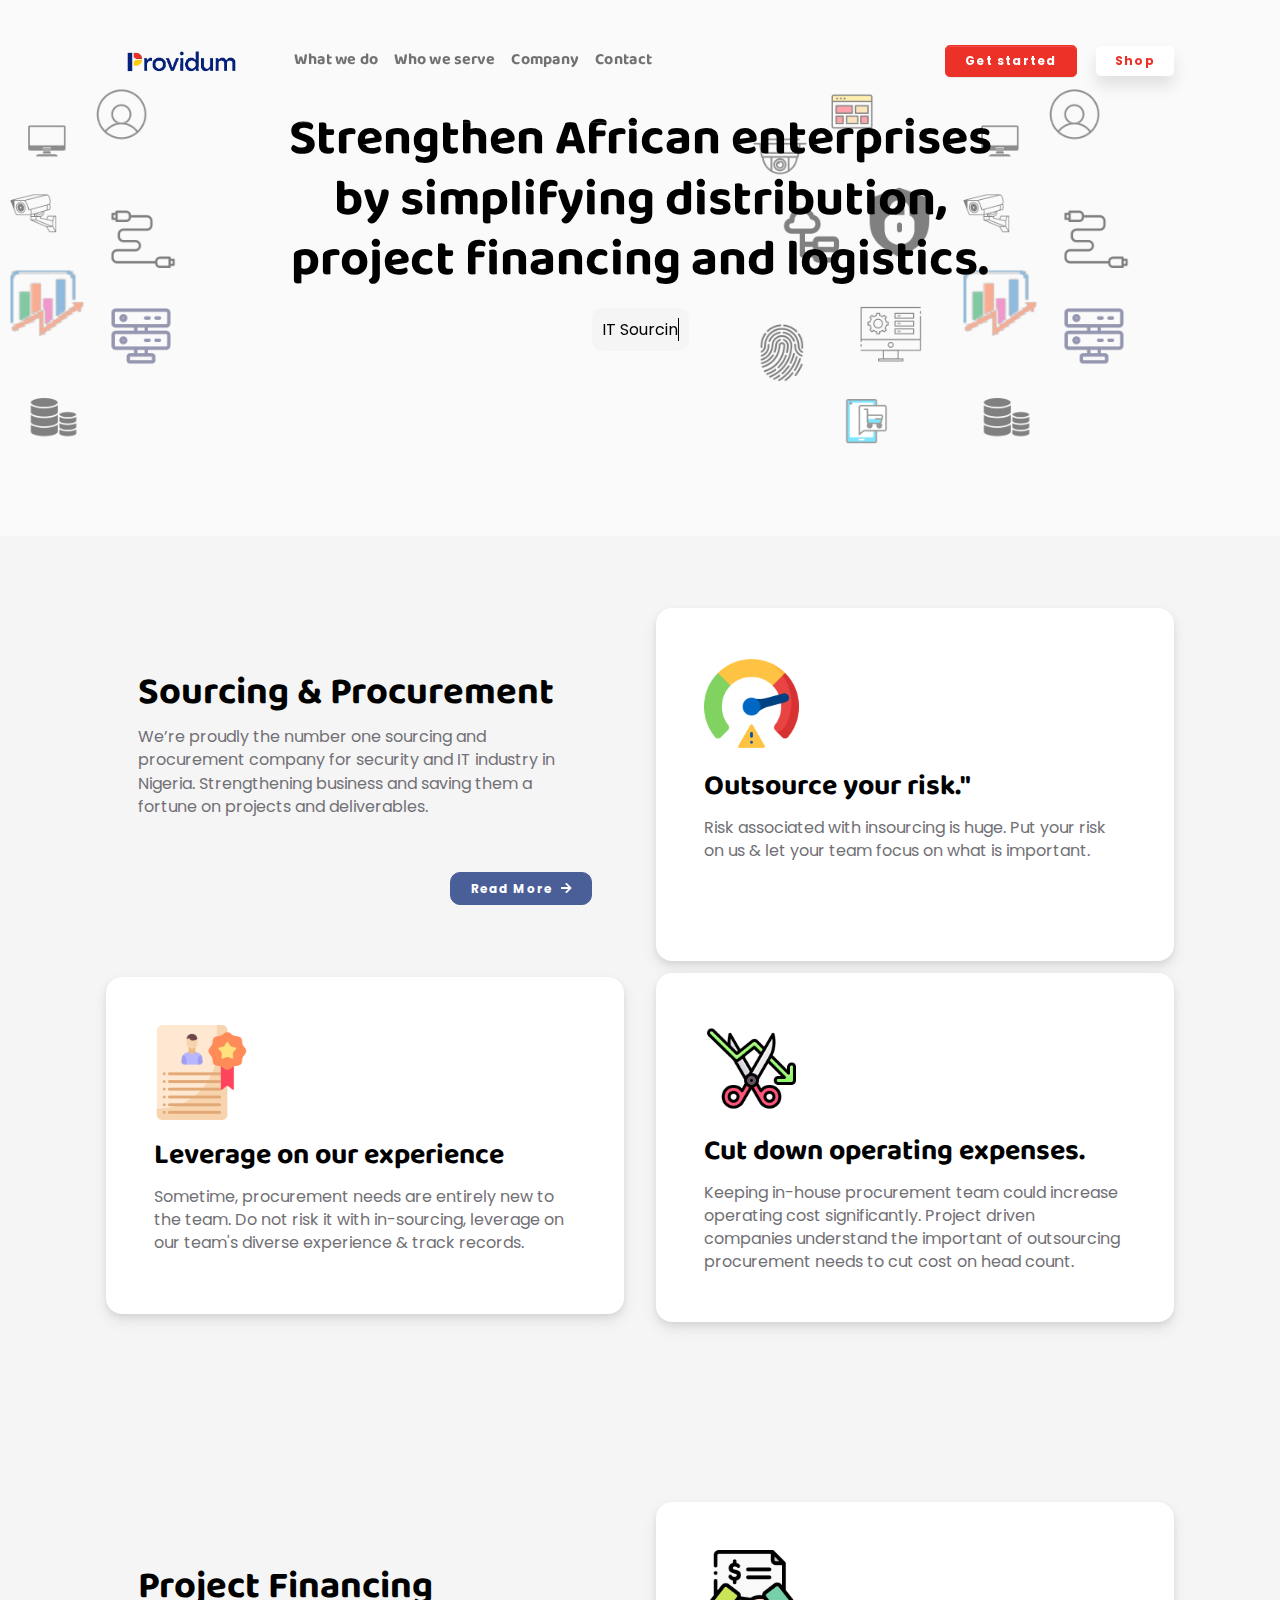
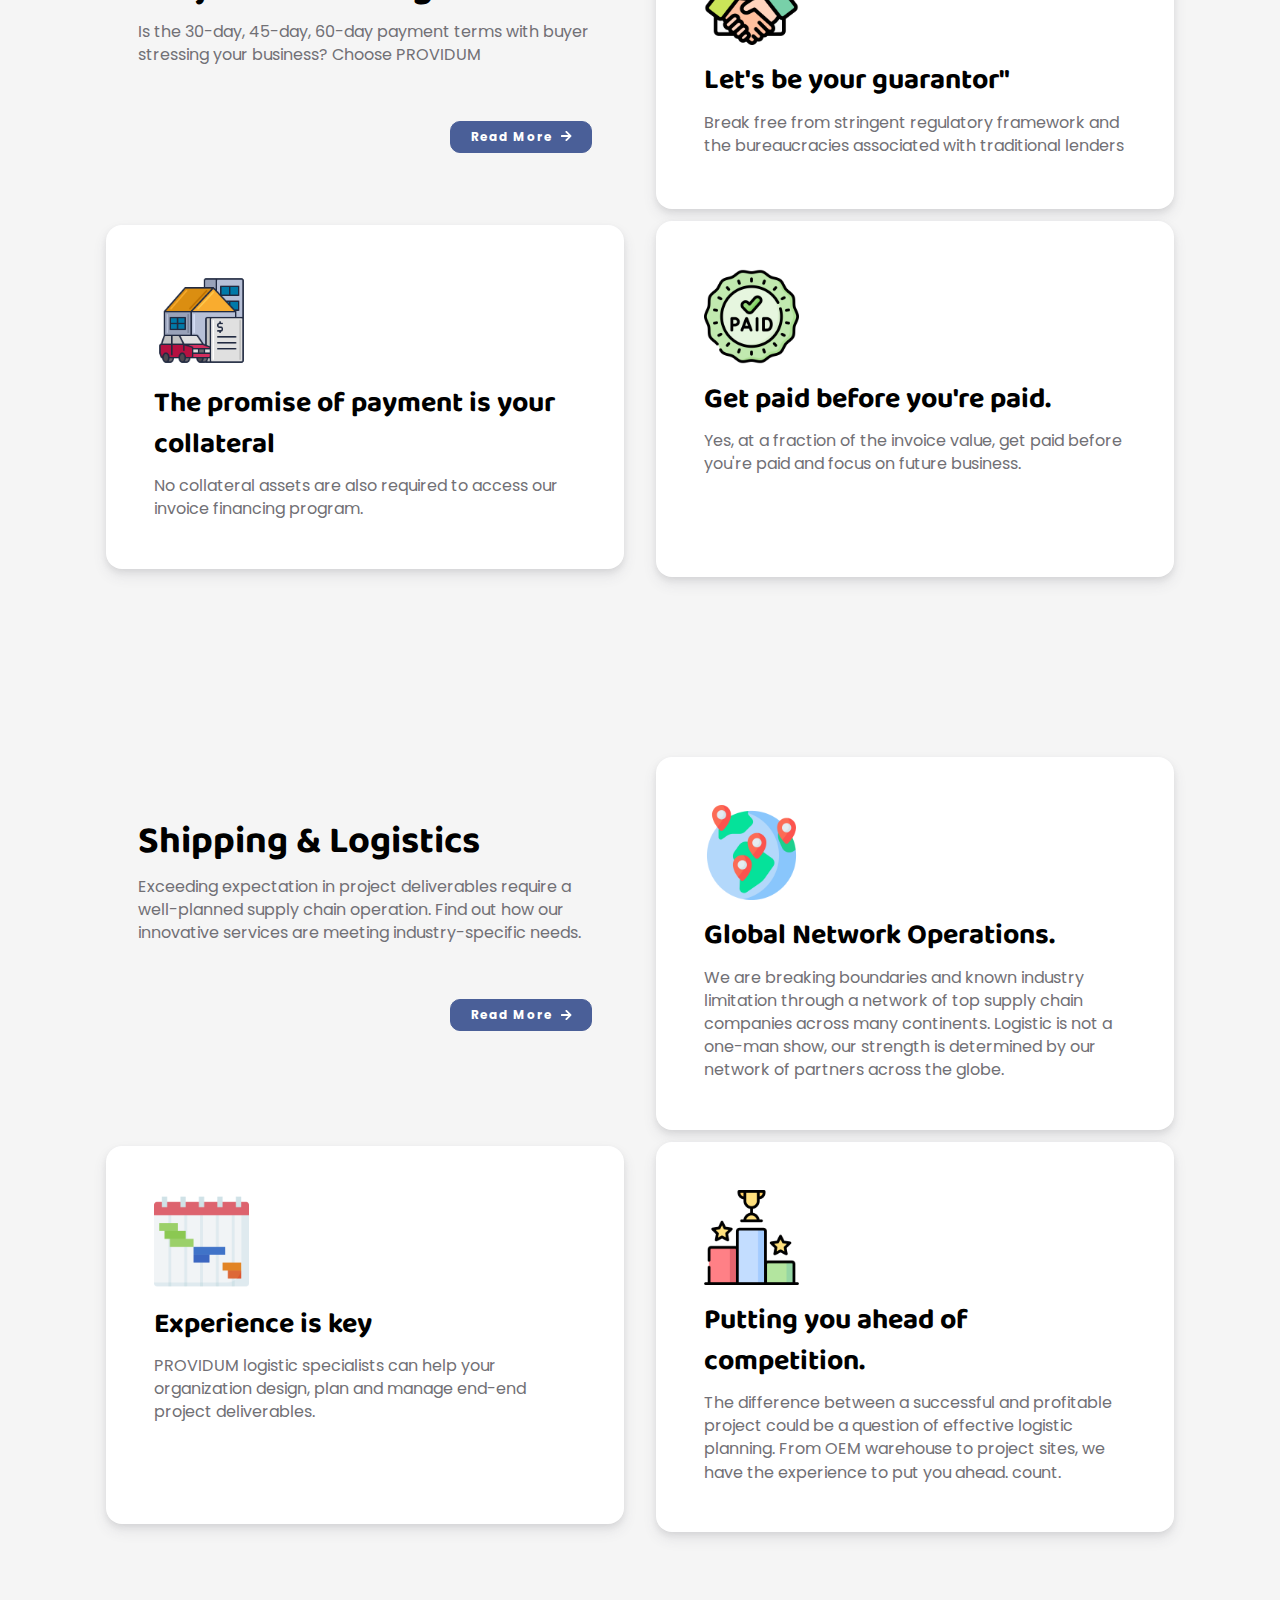
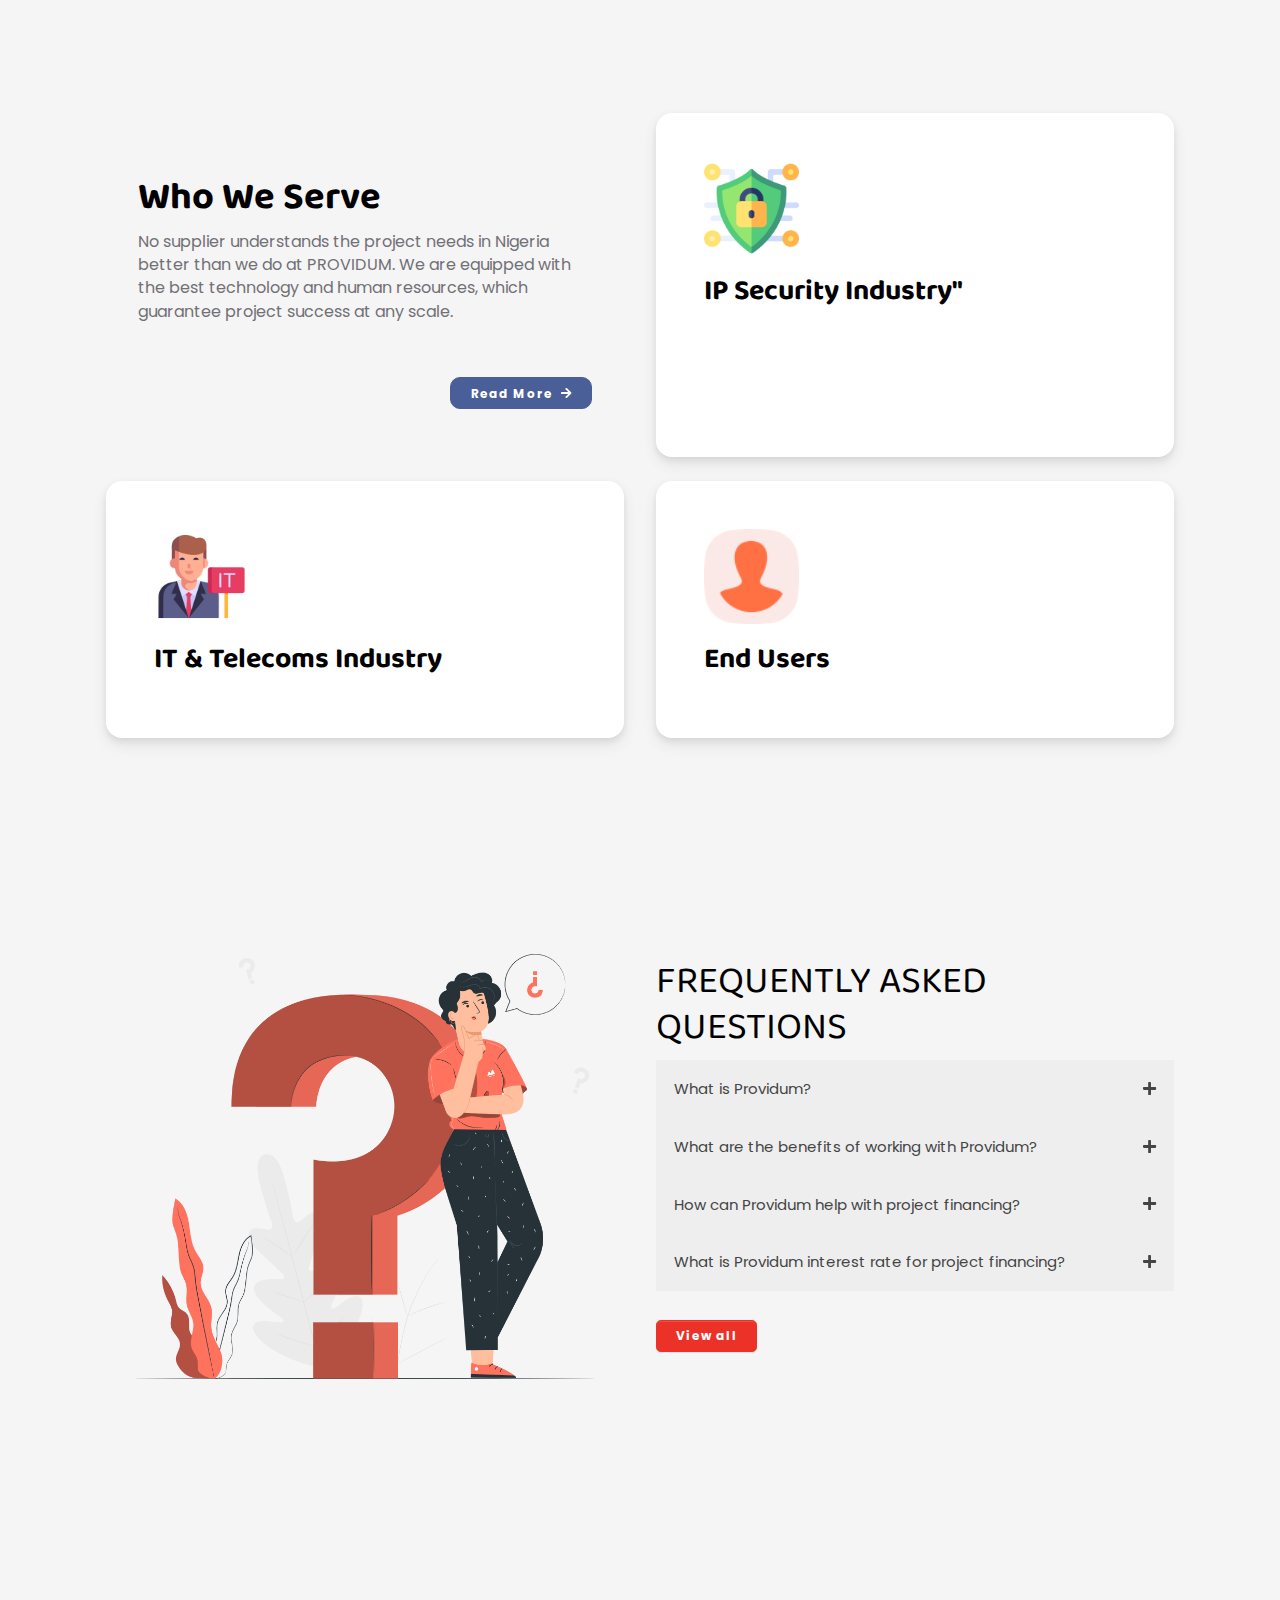
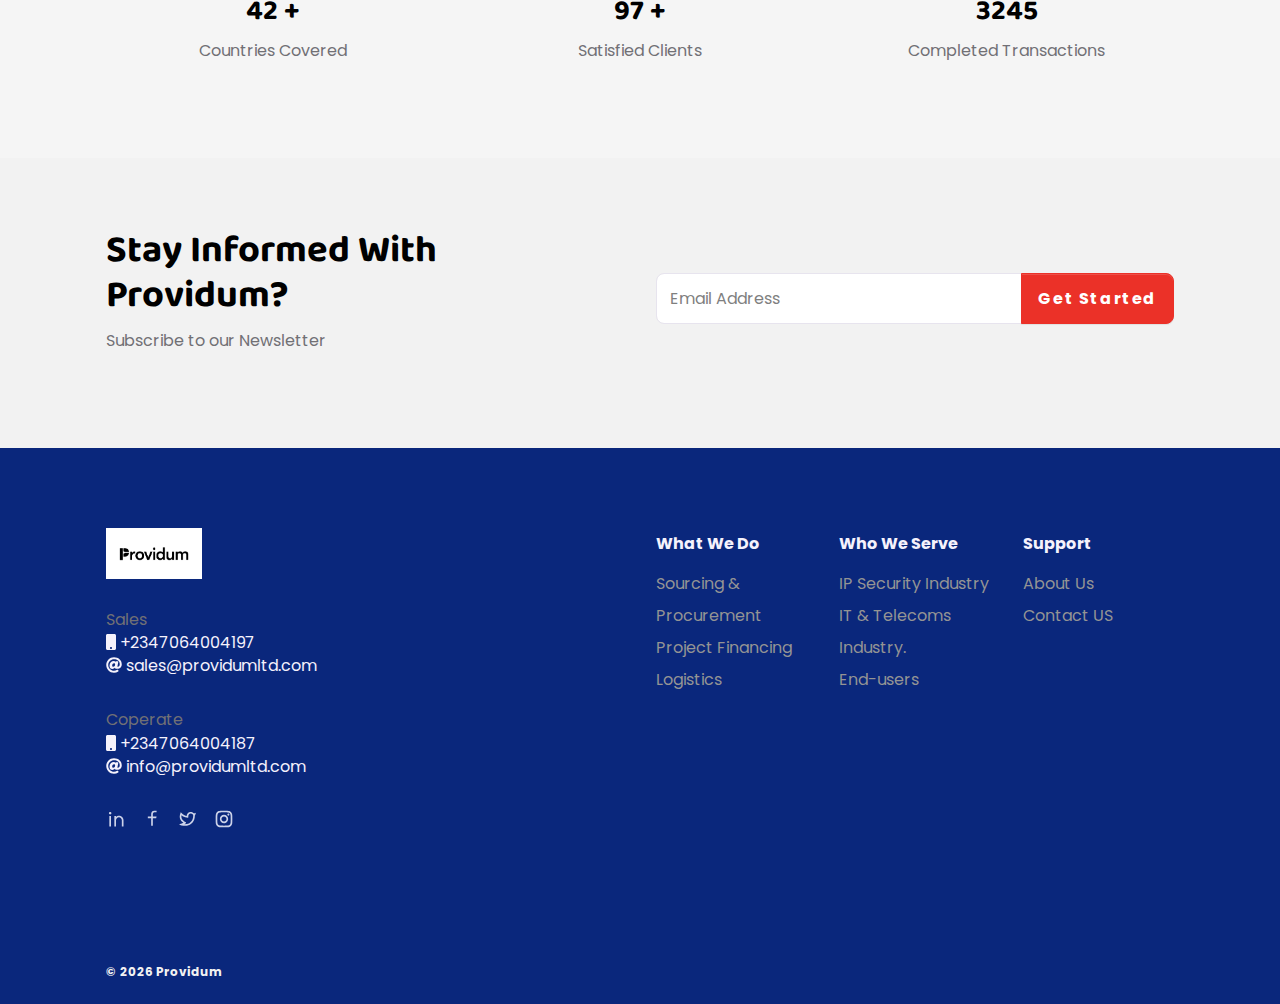
==== index.html @ 702f217d "new new" ====
<!DOCTYPE html>
<html lang="en-US" dir="ltr">

<head>
  <meta charset="utf-8">
  <meta name="description" content="Descriptive providum ltd strengthening africa logistics security systems">
  <meta http-equiv="X-UA-Compatible" content="IE=edge">
  <meta name="viewport" content="width=device-width, initial-scale=1">
  <!-- <meta name='description' content='Descriptive providum ltd strengthening africa logistics security systems'>. -->

  <!-- ===============================================-->
  <!--    Document Title-->
  <!-- ===============================================-->
  <title>PROVIDUM - Strengthen African enterprises by
    simplifying distribution, project financing and logistics</title>


  <!-- ===============================================-->
  <!--    Favicons-->
  <!-- ===============================================-->
  <link rel="apple-touch-icon" sizes="180x180" href="assets/img/favicons/apple-touch-icon.png">
  <link rel="icon" type="image/png" sizes="32x32" href="assets/img/favicons/favicon-32x32.png">
  <link rel="icon" type="image/png" sizes="16x16" href="assets/img/favicons/favicon-16x16.png">
  <link rel="shortcut icon" type="image/x-icon" href="assets/img/favicons/favicon.ico">
  <link rel="manifest" href="assets/img/favicons/manifest.json">
  <meta name="msapplication-TileImage" content="assets/img/favicons/mstile-150x150.png">
  <meta name="theme-color" content="#ffffff">


  <!-- ===============================================-->
  <!--    Stylesheets-->
  <!-- ===============================================-->
  <link rel="preconnect" href="https://fonts.googleapis.com">
  <link rel="stylesheet" href="assets/css/mini-faq.css">
  <link rel="preconnect" href="https://fonts.gstatic.com" crossorigin>
  <link
    href="https://fonts.googleapis.com/css2?family=Baloo+Bhaijaan+2:wght@400;500;600;700&amp;family=Poppins:ital,wght@0,400;0,500;0,600;0,700;1,300&amp;display=swap"
    rel="stylesheet">
  <link href="assets/css/theme.css" rel="stylesheet" />
  <link href="assets/css/user.css" rel="stylesheet" />

  <style>
    .typewriter span {
      border-right: .05em solid;
      animation: caret 1s steps(1) infinite;

    }

    @keyframes caret {
      50% {
        border-color: transparent;
      }
    }
  </style>

</head>


<body style="background-color: whitesmoke;">

  <!-- ===============================================-->
  <!--    Main Content-->
  <!-- ===============================================-->
  <main class="main" id="top">
    <nav class="navbar navbar-expand-lg navbar-light fixed-top py-3" data-navbar-on-scroll="light">
      <div class="container">
        <a class="navbar-brand me-4" href="index.html"><img src="assets/img/icons/logo.png" height="80"
            alt="logo" /></a>
        <button class="navbar-toggler" type="button" data-bs-toggle="collapse" data-bs-target="#navbarSupportedContent"
          aria-controls="navbarSupportedContent" aria-expanded="false" aria-label="Toggle navigation"><span
            class="navbar-toggler-icon"></span></button>


        <div class="collapse navbar-collapse border-top border-lg-0 mt-4 mt-lg-0" id="navbarSupportedContent">
          <ul class="navbar-nav  me-auto  pt-2 pt-lg-0 font-base align-items-center justify-content-center">

            <li class="nav-item  dropdown position-static">
              <a class="nav-link" href="#" id="dropdown04" data-toggle="dropdown" aria-haspopup="true"
                aria-expanded="false">What we do</a>

              <div class="dropdown-menu p-3" aria-labelledby="dropdown04">
                <div class="row">
                  <div class="col-md-12  fs-0">
                    <div>

                    </div>
                    <a class="dropdown-item" href="sourcing.html">Sourcing & Procurement</a>
                    <a class="dropdown-item" href="project.html">Project Financing </a>

                    <a class="dropdown-item" href="logistics.html">Logistics</a>

                  </div>
                </div>
              </div>


            </li>
            <li class="nav-item dropdown">


              <a class="nav-link" href="#" id="dropdown05" data-toggle="dropdown" aria-haspopup="true"
                aria-expanded="false">Who we serve</a>


              <div class="dropdown-menu p-3" aria-labelledby="dropdown05">
                <div class="row">
                  <div class="col-md-12  fs-0">
                    <div>

                    </div>
                    <a class="dropdown-item" href="serve-ip.html">IP Security Industry</a>
                    <a class="dropdown-item" href="serve-ip.html">IT & Telecoms Industry</a>

                    <a class="dropdown-item" href="serve-ip.html">End-users</a>

                  </div>
                </div>
              </div>

            </li>
            <li class="nav-item dropdown"> <a class="nav-link" href="#" id="dropdown05" data-toggle="dropdown"
                aria-haspopup="true" aria-expanded="false">Company</a>


              <div class="dropdown-menu p-3" aria-labelledby="dropdown05">
                <div class="row">
                  <div class="col-md-12 fs-0">

                    <a class="dropdown-item" href="about.html">About us</a>
                    <a class="dropdown-item" href="about.html#partners">Partners</a>
                    <a class="dropdown-item" href="about.html#profile">Company Profile</a>
                  </div>
                </div>
              </div>





            </li>
            <li class="nav-item"><a class="nav-link pl-3 " href="contact.html">Contact</a></li>
          </ul>

          <div class="text-center  justify-content-center">
            <a class="btn btn-sm btn-primary btn-bg-purple my-4 me-2 justify-content-sm-start"
              href="https://docs.google.com/forms/d/1neG7rWgL-xdVi9ZBpGgOFhcdO0t15IMScI6HzYhGJoQ" target="_blank"
              role="button"> Get started</a>
            <a class="btn btn-sm btn-primary btn-bg-purple my-4 ms-2  justify-content-sm-center"
              href="construction.html" role="button"
              style="background-color: white;color: #EB3128;border: white;  box-shadow: 0px 10px 15px rgba(0, 0, 0, 0.1);">Shop</a>
          </div>
        </div>


      </div>

    </nav>





    <section class="py-7" id="home">
      <div class="bg-holder bg-size"
        style="background:linear-gradient(rgba(255,255,255,0.5), rgba(255,255,255,0.5)),url(assets/img/illustration/remake2.png);background-size:contain;">
      </div>
      <!--/.bg-holder-->

      <div class="bg-holder d-none d-xxl-block hero-bg"
        style="background-image:url(assets/img/illustration/remake2.png);background-size:cover;">
      </div>
      <!--/.bg-holder-->

      <div class="container">
        <div class="row align-items-center h-50  justify-content-center justify-content-lg-center">
          <div class="col-md-9 col-xxl-12   text-md-center text-center py-lg-3 pt-0">
            <h1 class="p-3 fs-xxl-3 fs-xxl-5" data-zanim-xs='{"delay":0.3}'>Strengthen African enterprises by
              simplifying distribution, project financing and logistics.</h1>
            <span class="text-black typewriter" id="typewriter"
              style="background-color: whitesmoke;padding: 10px; box-sizing: content-box; border-width: 0px;border-radius: 10px;justify-content: center;justify-items: center;display: table-c;">
            </span>
            <div class="d-flex flex-column flex-sm-row justify-content-center justify-content-md-center mt-5"
              data-zanim-xs='{"delay":0.5}' data-zanim-trigger="scroll">
              <a class="btn  btn-primary me-1" role="button"
                href="https://docs.google.com/forms/d/1neG7rWgL-xdVi9ZBpGgOFhcdO0t15IMScI6HzYhGJoQ" target="_blank">Get
                In touch</a>
            </div>
          </div>
        </div>
      </div>
    </section>








    <section id="product">

      <div class="container">
        <div class="row mb-2">
          <div class="col-md-6 h-100 text-center text-md-start  p-5 p-md-5 pb-3">
            <h2 class="mt-3">Sourcing & Procurement</h2>
            <p class="mb-0">We’re proudly the number one sourcing
              and procurement company for security
              and IT industry in Nigeria.
              Strengthening business and saving them a
              fortune on projects and deliverables.
            </p>

            <br>
            <br>
            <a class="btn btn-sm my-2 btn-default readmore" href="sourcing.html" role="button"
              style="float: right;">Read More<i class="fas fa-arrow-right ms-2"></i></a>
          </div>
          <div class="col-md-6">
            <div class="w-100 h-100 p-5 services-card-shadow bg-white rounded-4 grow special check"><img
                src="assets/img/icons/speedometer.png" alt="Dashboard" style="width:95px;" />
              <h3 class="mt-3 lh-base">Outsource your risk.&quot;</h3>
              <p class="mb-0">Risk associated with insourcing is huge.
                Put your risk on us & let your team focus
                on what is important. </p>

            </div>
          </div>

        </div>
        <div class="row mb-4">
          <div class="col-md-6 my-2">
            <div class="w-100 h-100 p-5 services-card-shadow bg-white rounded-4 grow special"><img
                src="assets/img/icons/experience.png" alt="Comment" style="width:95px;" />
              <h3 class="mt-3 lh-base">Leverage on our experience</h3>
              <p class="mb-0">Sometime, procurement needs are
                entirely new to the team.
                Do not risk it with in-sourcing, leverage
                on our team's diverse experience & track
                records.

              </p>

            </div>
          </div>
          <div class="col-md-6 mt-1">
            <div class="w-100 h-100 p-5 services-card-shadow bg-white rounded-4 grow special"><img
                src="assets/img/icons/loss.png" alt="Tailored" style="width:95px;" />
              <h3 class="mt-3 lh-base">Cut down operating expenses. </h3>
              <p class="mb-0">Keeping in-house procurement team
                could increase operating cost
                significantly. Project driven companies
                understand the important of outsourcing
                procurement needs to cut cost on head
                count.
              </p>

            </div>
          </div>
        </div>



      </div>
      <!-- end of .container-->

    </section>







    <!-- ============================================-->
    <!-- <section> begin ============================-->
    <!-- <section id="procurement">

      <div class="container">
        <div class="row mb-1">
          <div class="col-md-6 h-100 text-center text-md-start p-0 p-md-5 pb-3">
            <h2 class="mt-3">Sourcing & Procurement </h2>
            <p class="mb-0">What’s your sourcing strategy?</p>
            <br><br><br><br>
            <a class="btn btn-sm my-2 btn-default" href="sourcing.html" role="button" style="float: right;">Read
              More<i class="fas fa-arrow-right ms-2"></i></a>
          </div>
          <div class="col-md-6">
            <div class="w-100 h-100 p-5 services-card-shadow bg-white rounded-4 grow"><img
                src="assets/img/icons/deal.png" alt="Dashboard" style="width:95px;" />
              <h3 class="mt-3 lh-base">Acquiring cheap goods and services&quot;</h3>
              <p class="mb-0">This is where we stand, this is the gap we fill, creating a long-term relationship that is
                mutually beneficial.</p>

              <br>
              <br>
        

            </div>
          </div>
        </div>

      </div>
  

    </section> -->
    <!-- <section> close ============================-->
    <!-- ============================================-->



    <!-- ============================================-->
    <!-- <section> begin ============================-->
    <section id="product">

      <div class="container">
        <div class="row mb-2 ">
          <div class="col-md-6 h-100 text-center text-md-start  p-5 p-md-5 pb-3">
            <h2 class="mt-3">Project Financing </h2>
            <p class="mb-0">Is the 30-day, 45-day, 60-day payment terms with buyer stressing your business? Choose
              PROVIDUM </p>

            <br>
            <br>
            <a class="btn btn-sm my-2 btn-default readmore" href="project.html" role="button" style="float: right;">Read
              More<i class="fas fa-arrow-right ms-2"></i></a>
          </div>
          <div class="col-md-6">
            <div class="w-100 h-100 p-5 services-card-shadow bg-white rounded-4 grow special"><img
                src="assets/img/icons/agreement.png" alt="Dashboard" style="width:95px;" />
              <h3 class="mt-3 lh-base">Let's be your guarantor&quot;</h3>
              <p class="mb-0">Break free from stringent regulatory framework and the bureaucracies associated with
                traditional lenders</p>

            </div>
          </div>

        </div>
        <div class="row mb-4">
          <div class="col-md-6 my-2">
            <div class="w-100 h-100 p-5 services-card-shadow bg-white rounded-4 grow special"><img
                src="assets/img/icons/collateral.png" alt="Comment" style="width:95px;" />
              <h3 class="mt-3 lh-base">The promise of payment is your collateral</h3>
              <p class="mb-0">No collateral assets are also required to access our invoice financing program.

              </p>

            </div>
          </div>
          <div class="col-md-6 mt-1">
            <div class="w-100 h-100 p-5 services-card-shadow bg-white rounded-4 grow special"><img
                src="assets/img/icons/paid.png" alt="Tailored" style="width:95px;" />
              <h3 class="mt-3 lh-base">Get paid before you're paid. </h3>
              <p class="mb-0">Yes, at a fraction of the invoice value, get paid before you're paid and focus on future
                business. </p>

            </div>
          </div>
        </div>



      </div>
      <!-- end of .container-->

    </section>
    <!-- <section> close ============================-->
    <!-- ============================================-->


























    <!-- ============================================-->
    <!-- <section> begin ============================-->
    <!-- <section id="product">

      <div class="container">
        <div class="row mb-2">


          <div class="col-md-6 h-100 text-center text-md-start p-0 p-md-5 pb-3">
            <h2 class="mt-3">Logistics </h2>
            <p class="mb-0">Our delivery Sytem is state of the art</p>
            <br>
            <br>
            <br>
            <a class="btn btn-sm my-2 btn-default" href="logistics.html" role="button" style="float: right;">Read
              More<i class="fas fa-arrow-right ms-2"></i></a>

          </div>
          <div class="col-md-6">
            <div class="w-100 h-100 p-5 services-card-shadow  bg-white rounded-4 grow"><img
                src="assets/img/icons/logistics.png" alt="Dashboard" style="width:95px;" />
              <h3 class="mt-3 lh-base">Getting the Best logistic services&quot;</h3>

              <p class="mb-0">Supply cahin is one of the most tidious in today's economy, with the level of experience
                and
                partnership providum has, it will make sure integrated systems work well with logistics </p>


            </div>
          </div>


        </div>

      </div>


    </section> -->


    <section id="product">

      <div class="container">
        <div class="row mb-2">
          <div class="col-md-6 h-100 text-center text-md-start  p-5 p-md-5 pb-3">
            <h2 class="mt-3">Shipping & Logistics </h2>
            <p class="mb-0">Exceeding expectation in project
              deliverables require a well-planned supply
              chain operation.
              Find out how our innovative services are
              meeting industry-specific needs.
            </p>

            <br>
            <br>
            <a class="btn btn-sm my-2 btn-default readmore" href="logistics.html" role="button"
              style="float: right;">Read More<i class="fas fa-arrow-right ms-2"></i></a>
          </div>
          <div class="col-md-6">
            <div class="w-100 h-100 p-5 services-card-shadow bg-white rounded-4 grow special"><img
                src="assets/img/icons/international.png" alt="Dashboard" style="width:95px;" />
              <h3 class="mt-3 lh-base">Global Network Operations.</h3>
              <p class="mb-0">We are breaking boundaries and known
                industry limitation through a network of
                top supply chain companies across many
                continents.
                Logistic is not a one-man show, our
                strength is determined by our network
                of partners across the globe.
              </p>

            </div>
          </div>

        </div>
        <div class="row mb-4">
          <div class="col-md-6 my-2">
            <div class="w-100 h-100 p-5 services-card-shadow bg-white rounded-4 grow special"><img
                src="assets/img/icons/project-management.png" alt="Comment" style="width:95px;" />
              <h3 class="mt-3 lh-base">Experience is key</h3>
              <p class="mb-0">PROVIDUM logistic specialists can help
                your organization design, plan and
                manage end-end project deliverables.

              </p>

            </div>
          </div>
          <div class="col-md-6 mt-1">
            <div class="w-100 h-100 p-5 services-card-shadow bg-white rounded-4 grow special"><img
                src="assets/img/icons/competition.png" alt="Tailored" style="width:95px;" />
              <h3 class="mt-3 lh-base">Putting you ahead of competition. </h3>
              <p class="mb-0">The difference between a successful and
                profitable project could be a question of
                effective logistic planning.
                From OEM warehouse to project sites,
                we have the experience to put you
                ahead.
                count.
              </p>

            </div>
          </div>
        </div>



      </div>
      <!-- end of .container-->

    </section>
    <!-- <section> close ============================-->
    <!-- ============================================-->










    <!-- ============================================-->
    <!-- <section> begin ============================-->
    <section id="product">

      <div class="container">
        <div class="row mb-2">
          <div class="col-md-6 h-100 text-center text-md-start  p-5 p-md-5 pb-3">
            <h2 class="mt-3">Who We Serve </h2>
            <p class="mb-0">
              No supplier understands the project needs in Nigeria better than we do at PROVIDUM. We are equipped with
              the best technology and human resources, which guarantee project success at any scale.
            </p>
            <br>
            <br>
            <a class="btn btn-sm my-2 btn-default readmore" href="serve-ip.html" role="button"
              style="float: right;">Read More<i class="fas fa-arrow-right ms-2"></i></a>
          </div>

          <div class="col-md-6 mb-2">
            <div class="w-100 h-100 p-5 services-card-shadow bg-white rounded-4 grow special"><img
                src="assets/img/icons/cyber-security.png" alt="Dashboard" style="width:95px;" />
              <h3 class="mt-3 lh-base">IP Security Industry&quot;</h3>
              <p class="mb-0"></p>


            </div>
          </div>
        </div>
        <div class="row mt-3">
          <div class="col-md-6 mb-2">
            <div class="w-100 h-100 p-5 services-card-shadow bg-white rounded-4 grow special"><img
                src="assets/img/icons/software-developer.png" alt="Comment" style="width:95px;" />
              <h3 class="mt-3 lh-base">IT & Telecoms Industry</h3>
              <p class="mb-0">


              </p>

            </div>
          </div>
          <div class="col-md-6 mb-2">
            <div class="w-100 h-100 p-5 services-card-shadow bg-white rounded-4 grow special"><img
                src="assets/img/icons/7.png" alt="Tailored" style="width:95px;" />
              <h3 class="mt-3 lh-base">End Users </h3>
              <p class="mb-0">

              </p>

            </div>
          </div>
        </div>
      </div>


    </section>
    <!-- <section> close ============================-->
    <!-- ============================================-->











    <!-- ============================================-->
    <!-- <section> begin ============================-->
    <!-- <section id="customers"> -->

    <!-- <div class="container">
        <h1 class="text-center display-5 fw-semi-bold" data-zanim-xs='{"delay":0.3}' data-zanim-trigger="scroll">Who we
          Serve</h1>
        <p class="text-center fs-0 fs-md-1" data-zanim-xs='{"delay":0.5}' data-zanim-trigger="scroll"> Getting a
          conversion boost didn't used to be this easy. Luckily, you found Proof. Now <br
            class="d-none d-lg-block" />you have the tools to let your customer do the selling for you.</p>
        <div class="row mb-4 mt-6">
          <div class="col-md-6 col-lg-3 text-center"><img src="assets/img/icons/cyber-security.png" alt="Dashboard"
              style="width:95px;" />
            <h4 class="mt-3 lh-base">Security & IT Industry</h4>
     
          </div> -->
    <!-- <div class="col-md-6 col-lg-3 text-center"><img src="assets/img/icons/software-developer.png" alt="Comment"
              style="width:95px;" />
            <h4 class="mt-3 lh-base">Infrastructure</h4>
           
          </div> -->
    <!-- <div class="col-md-6 col-lg-3 text-center"><img src="assets/img/icons/office.png" alt="Tailored"
              style="width:95px;" />
            <h4 class="mt-3 lh-base">Builders</h4>
       
          </div> -->
    <!-- <div class="col-md-6 col-lg-3 text-center"><img src="assets/img/icons/7.png" alt="Dashboard"
              style="width:95px;" />
            <h4 class="mt-3 lh-base">End Users</h4>
      
          </div>
        </div> -->
    <!-- <div class="row mb-6">
          <div class="col-md-6 col-lg-3 text-center"><img src="assets/img/icons/8.png" alt="Dashboard"
              style="width:95px;" />
            <h4 class="mt-3 lh-base">Activity Notifications</h4>
            <p class="fs-0">Display recent sales and opt-ins on your pages and drive visitors.</p>
          </div>
          <div class="col-md-6 col-lg-3 text-center"><img src="assets/img/icons/9.png" alt="Dashboard"
              style="width:95px;" />
            <h4 class="mt-3 lh-base">Custom Journeys</h4>
            <p class="fs-0">Take your journey with ease and comfort of different level.</p>
          </div>
          <div class="col-md-6 col-lg-3 text-center"><img src="assets/img/icons/10.png" alt="Dashboard"
              style="width:95px;" />
            <h4 class="mt-3 lh-base">Custom Timing</h4>
            <p class="fs-0">Control how fast your notification will display on your screen</p>
          </div>
          <div class="col-md-6 col-lg-3 text-center"><img src="assets/img/icons/11.png" alt="Dashboard"
              style="width:95px;" />
            <h4 class="mt-3 lh-base">Live Visitor Count</h4>
            <p class="fs-0">Show how many visitors are browing your site in a time</p>
          </div>
        </div> -->
    <!-- <div class="row mb-6">
          <div class="col-md-6 col-lg-3 text-center"><img src="assets/img/icons/12.png" alt="Dashboard"
              style="width:95px;" />
            <h4 class="mt-3 lh-base">Visitor Identification</h4>
            <p class="fs-0">We will show you detailed profiles of every visitor of the site.</p>
          </div>
          <div class="col-md-6 col-lg-3 text-center"><img src="assets/img/icons/13.png" alt="Dashboard"
              style="width:95px;" />
            <h4 class="mt-3 lh-base">Custom Rules</h4>
            <p class="fs-0">Granular control over the notification of your activity.</p>
          </div>
          <div class="col-md-6 col-lg-3 text-center"><img src="assets/img/icons/14.png" alt="Dashboard"
              style="width:95px;" />
            <h4 class="mt-3 lh-base">Mobile Optimized</h4>
            <p class="fs-0">Optimize the traffic to bring the best to your project.</p>
          </div>
          <div class="col-md-6 col-lg-3 text-center"><img src="assets/img/icons/15.png" alt="Dashboard"
              style="width:95px;" />
            <h4 class="mt-3 lh-base">Language Translation</h4>
            <p class="fs-0">Translate recent activity notification into any language.</p>
          </div>
        </div> -->

    <!-- <a class="btn btn-sm my-2 btn-default" href="serve.html" role="button" style="float: right;">Read
          More<i class="fas fa-arrow-right ms-2"></i></a>
      </div> -->
    <!-- end of .container-->

    <!-- </section> -->
    <!-- <section> close ============================-->
    <!-- ============================================-->








    <!-- ============================================-->
    <!-- <section> begin ============================-->
    <section>

      <div class="container">
        <div class="row align-items-center">
          <div class="col-md-6 mb-4"><img class="w-100" src="assets/img/illustration/Questions-pana.png" alt="..." />
          </div>
          <div class="col-md-6 text-center text-md-start">
            <h4 class="fs-3 fw-normal" data-zanim-xs='{"delay":0.3}'>FREQUENTLY ASKED
              QUESTIONS
            </h4>

            <button class="accordion">What is
              Providum? <span class="float-end"><i class="fas fa-plus"></i></span></button>
            <div class="panel">
              <p>Providum is a company that offers a range of services including sourcing and procurement,
                project financing and logistics. We help businesses and organizations streamline their
                projects operations and improve their bottom line.</p>
            </div>

            <button class="accordion">What are the
              benefits of working with Providum? <span class="float-end"><i class="fas fa-plus"></i></span></button>
            <div class="panel">
              <p>Working with Providum offers a number of benefits, including cost savings, improved
                efficiency, and greater flexibility on project deliverable. Our team of experts has
                years of experience in project across multiple sectors in Nigeria and can help you
                achieve your project goals more effectively and efficiently</p>
            </div>
            <button class="accordion">How can
              Providum help with project financing? <span class="float-end"><i class="fas fa-plus"></i></span></button>
            <div class="panel">
              <p>If the payment terms with clients are stressing your business, Providum can help you
                finance your project and equally deliver them at your doorstep.</p>
            </div>
            <button class="accordion">What is
              Providum interest rate for project financing? <span class="float-end"><i
                  class="fas fa-plus"></i></span></button>
            <div class="panel">
              <p>We a competitive rate when compared to financial institutions in Nigeria. The value we
                provide is peace of mind. We understand your request is not a loan it is a project
                financing. So, our terms, target and focus are based on project delivery.</p>
            </div>


            <a class="btn btn-sm btn-primary btn-bg-purple my-4 me-2 justify-content-sm-start"
              href="https://docs.google.com/forms/d/1neG7rWgL-xdVi9ZBpGgOFhcdO0t15IMScI6HzYhGJoQ" target="_blank"
              role="button"> View all</a>

          </div>
        </div>
      </div>
      <!-- end of .container-->

    </section>
    <!-- <section> close ============================-->
    <!-- ============================================-->





    <!-- ============================================-->
    <!-- <section> begin ============================-->
    <section id="pricing">

      <div class="container">



        <div class="row">
          <div class="col-xl-4 col-md-4">
            <div class="single_counter text-center">
              <h3> <span class="counter">42</span> <span>+</span> </h3>
              <p>Countries Covered</p>
            </div>
          </div>
          <div class="col-xl-4 col-md-4">
            <div class="single_counter text-center">
              <h3> <span class="counter">97</span> <span>+</span> </h3>
              <p>Satisfied Clients</p>
            </div>
          </div>

          <div class="col-xl-4 col-md-4">
            <div class="single_counter text-center">
              <h3> <span class="counter">3245</span></h3>
              <p>Completed Transactions</p>
            </div>
          </div>
        </div>
      </div>
      </div>


    </section>
    <!-- <section> close ============================-->
    <!-- ============================================-->





    <!-- <section class="p-0" id="docs">
      <div class="bg-holder d-none d-lg-block"
        style="background-image:url(assets/img/illustration/6.png);background-position:right top;background-size:contain;">
      </div>
  

      <div class="container">
        <div class="row align-items-center">
          <div class="col-12 col-lg-7 col-xl-5 text-lg-start text-center">
            <h1 class="fs-3 fw-normal mt-6">Your finances on autopilot</h1>
            <p class="fs-0">Gohub monitors application stability, so you can make data-driven decision on whether you
              should be building new features, or fixing bugs.</p>
          </div>
        </div>
        <div class="row align-items-center mt-7">
          <h4 class="fs-2 fw-normal">Save Time</h4>
          <ul class="list-unstyled py-3">
            <li class="mb-3 text-900"><span class="far fa-check-circle text-700 me-2"></span>intuitive process and
              single interface
            </li>
            <li class="mb-3 text-900"><span class="far fa-check-circle text-700 me-2"></span>Online and paperless
            </li>
            <li class="mb-3 text-900"><span class="far fa-check-circle text-700 me-2"></span>Real-time notification
            </li>
          </ul>
        </div>
      </div>
    </section> -->
    <!-- <section class="py-5">
      <div class="container" id="auto">
        <div class="row align-items-center">
          <div class="col-md-6 text-md-start">
            <h4 class="fs-2 fw-normal">Monitor your expenses</h4>
            <ul class="list-unstyled py-3">
              <li class="mb-3 text-900"><span class="far fa-check-circle text-700 me-2"></span>Specific access/rights by
                users
              </li>
              <li class="mb-3 text-900"><span class="far fa-check-circle text-700 me-2"></span>Physical and virtual
                Mastercards with adjestable payment limits
              </li>
              <li class="mb-3 text-900"><span class="far fa-check-circle text-700 me-2"></span>Dashboards to follow-up
                on your expenses
              </li>
            </ul>
          </div>
          <div class="col-md-6 mt-4 mt-md-0 text-start">
            <h4 class="fs-2 fw-normal">Make accounting easier</h4>
            <ul class="list-unstyled py-3">
              <li class="mb-3 text-900"><span class="far fa-check-circle text-700 me-2"></span>Unlimited history
              </li>
              <li class="mb-3 text-900"><span class="far fa-check-circle text-700 me-2"></span>REad-only access for your
                accountant
              </li>
              <li class="mb-3 text-900"><span class="far fa-check-circle text-700 me-2"></span>Plug-and-play for
                accounting tools
              </li>
            </ul>
          </div>
        </div>
      </div>
    </section> -->


    <!-- ============================================-->
    <!-- <section> begin ============================-->
    <section class="bg-200" id="cta">

      <div class="container">
        <div class="row align-items-center">
          <div class="col-lg-6">
            <h2 class="fw-bold text-black">Stay Informed With Providum?</h2>
            <p>Subscribe to our Newsletter</p>
          </div>
          <div class="col-lg-6 h-100">
            <div class="input-group">
              <input class="form-control" type="text" placeholder="Email Address" />
              <button class="btn btn-primary rounded-start-0 px-3" type="submit">Get Started</button>
            </div>
          </div>
        </div>
      </div>


    </section>



    <section class="py-0 bg-1000">
      <div class="container">
        <div class="row py-7">
          <div class="col-12 col-sm-12 col-lg-6 mb-4 order-0 order-sm-0"><a class="text-decoration-none" href="#"><img
                src="assets/img/icons/PROVIDUM (2).jpg" height="51" alt="" /></a>
            <br>
            <p class=" mt-4 mb-0">Sales</p>
            <p class="text-light  mb-0"> <i class="fas fa-mobile me-1"></i>+2347064004197</p>
            <p class="text-light  mb-0"> <i class="fas fa-at me-1"></i>sales@providumltd.com</p>

            <br>
            <p class="mt-2 mb-0">Coperate</p>
            <p class="text-light mb-0"> <i class="fas fa-mobile me-1"></i>+2347064004187</p>
            <p class="text-light mb-4"> <i class="fas fa-at me-1"></i>info@providumltd.com</p>

            <div class="d-flex"><a href="#!"><img class="me-xl-3 me-1" src="assets/img/gallery/linkedin-line1.svg"
                  alt="in" width:'20px'="width:'20px'" height:'20px'="height:'20px'" /></a><a href="#!"><img
                  class="me-xl-3 me-1" src="assets/img/gallery/facebook-line1.svg" alt="fb" width:'20px'="width:'20px'"
                  height:'20px'="height:'20px'" /></a><a href="#!"><img class="me-xl-3 me-1"
                  src="assets/img/gallery/twitter-line1.svg" alt="twitter" width:'20px'="width:'20px'"
                  height:'20px'="height:'20px'" /></a><a href="#!"><img class="me-xl-3 me-1"
                  src="assets/img/gallery/instagram-line1.svg" alt="instragram" width:'20px'="width:'20px'"
                  height:'20px'="height:'20px'" /></a>
            </div>
          </div>
          <div class="col-md-3 col-sm-4 col-lg-2 mb-3 order-2 order-sm-1">
            <h5 class="lh-lg fw-bold text-light font-sans-serif">What We Do</h5>
            <ul class="list-unstyled text-light mb-md-4">
              <li class="lh-lg"><a class="text-500 footer-link text-light" href="sourcing.html">Sourcing &
                  Procurement</a></li>
              <li class="lh-lg"><a class="text-500 footer-link text-light" href="project.html">Project Financing </a>
              </li>
              <!-- <li class="lh-lg"><a class="text-500 footer-link text-light" href="invoice.html">Invoice Financing</a> -->
              </li>
              <li class="lh-lg"><a class="text-500 footer-link text-light" href="logistics.html">Logistics</a></li>

            </ul>
          </div>
          <div class="col-md-6 col-sm-4 col-lg-2 mb-3 order-3 order-sm-2">
            <h5 class="lh-lg fw-bold text-light font-sans-serif">Who We Serve</h5>
            <ul class="list-unstyled text-light mb-md-4 mb-lg-0">
              <li class="lh-lg"><a class="text-500 footer-link text-light" href="serve-ip.html">IP Security Industry
                </a>
              </li>
              <li class="lh-lg"><a class="text-500 footer-link text-light" href="serve-ip.html">IT & Telecoms
                  Industry.</a>
              </li>
              <!-- <li class="lh-lg"><a class="text-500 footer-link text-light" href="serve.html">MEP Consultant</a></li> -->
              <li class="lh-lg"><a class="text-500 footer-link text-light" href="serve-ip.html">End-users</a></li>
            </ul>
          </div>
          <div class="col-md-6 col-sm-4 col-lg-2 mb-3 order-3 order-sm-2">
            <h5 class="lh-lg fw-bold text-light font-sans-serif"> Support</h5>
            <ul class="list-unstyled text-light mb-md-4 mb-lg-0">
              <!-- <li class="lh-lg"><a class="text-500 footer-link text-light" href="#!">Terminal Conditions</a></li> -->
              <li class="lh-lg"><a class="text-500 footer-link text-light" href="about.html">About Us</a></li>
              <li class="lh-lg"><a class="text-500 footer-link text-light" href="contact.html">Contact US</a></li>
              <!-- <li class="lh-lg"><a class="text-500 footer-link text-light" href="#!">Terms of Use</a></li> -->
            </ul>

          </div>
        </div>
      </div>


      <!-- ============================================-->
      <!-- <section> begin ============================-->
      <section class="py-0 bg-1000">

        <div class="container">
          <div class="row justify-content-md-between justify-content-evenly py-3">
            <div class="col-12 col-sm-8 col-md-6 col-lg-auto text-center text-md-start">
              <p class="fs--1 my-2 fw-bold text-200">&copy; <span id="current_date"></span> Providum</p>
            </div>

          </div>
        </div>
        <!-- end of .container-->

      </section>
      <!-- <section> close ============================-->
      <!-- ============================================-->


    </section>
  </main>
  <!-- ===============================================-->
  <!--    End of Main Content-->
  <!-- ===============================================-->




  <!-- ===============================================-->
  <!--    JavaScripts-->
  <!-- ===============================================-->
  <script type="text/javascript">
    window.onload = function () {

      date = new Date();
      year = date.getFullYear();
      month = date.getMonth() + 1;
      day = date.getDate();
      document.getElementById("current_date").innerHTML = year





    }



  </script>

  <script src="assets/js/jquery.min.js"></script>

  <script src="vendors/popper/popper.min.js"></script>
  <script src="vendors/bootstrap/bootstrap.min.js"></script>
  <script src="vendors/anchorjs/anchor.min.js"></script>
  <script src="vendors/is/is.min.js"></script>
  <script src="vendors/fontawesome/all.min.js"></script>
  <!-- <script src="vendors/lodash/lodash.min.js"></script> -->
  <script src="https://polyfill.io/v3/polyfill.min.js?features=window.scroll"></script>
  <script src="https://cdnjs.cloudflare.com/ajax/libs/gsap/3.7.0/gsap.min.js"></script>
  <script src="vendors/imagesloaded/imagesloaded.pkgd.js"></script>
  <script src="vendors/gsap/customEase.js"></script>
  <script src="vendors/gsap/scrollToPlugin.js"></script>
  <!--script(src=`${CWD}vendors/gsap/drawSVGPlugin.js`)-->
  <script src="assets/js/theme.js"></script>

  <script>
    $('.counter').counterUp({
      delay: 10,
      time: 10000
    });
  </script>
  <script>
    var acc = document.getElementsByClassName("accordion");
    var i;

    for (i = 0; i < acc.length; i++) {
      acc[i].addEventListener("click", function () {
        this.classList.toggle("active");
        var panel = this.nextElementSibling;
        if (panel.style.display === "block") {
          panel.style.display = "none";
        } else {
          panel.style.display = "block";
        }
      });
    }
  </script>
  <script>
    document.addEventListener('DOMContentLoaded', function (event) {
      // array with texts to type in typewriter
      var dataText = ["IT Sourcing & Procurement .", "Project Financing .", "Shipping & Logistics .", "IT Sourcing & Procurement .", "Project Financing .", "Shipping & Logistics .", "IT Sourcing & Procurement .", "Project Financing .", "Shipping & Logistics ."];

      // type one text in the typwriter
      // keeps calling itself until the text is finished
      function typeWriter(text, i, fnCallback) {
        // chekc if text isn't finished yet
        if (i < (text.length)) {
          // add next character to h1
          document.querySelector("#typewriter").innerHTML = text.substring(0, i + 1) + '<span aria-hidden="true"></span>';

          // wait for a while and call this function again for next character
          setTimeout(function () {
            typeWriter(text, i + 1, fnCallback)
          }, 100);
        }
        // text finished, call callback if there is a callback function
        else if (typeof fnCallback == 'function') {
          // call callback after timeout
          setTimeout(fnCallback, 700);
        }
      }
      // start a typewriter animation for a text in the dataText array
      function StartTextAnimation(i) {
        if (typeof dataText[i] == 'undefined') {
          setTimeout(function () {
            StartTextAnimation(0);
          }, 20000);
        }
        // check if dataText[i] exists
        if (i < dataText[i].length) {
          // text exists! start typewriter animation
          typeWriter(dataText[i], 0, function () {
            // after callback (and whole text has been animated), start next text
            StartTextAnimation(i + 1);
          });
        }
      }
      // start the text animation
      StartTextAnimation(0);
    });


  </script>
</body>

</html>
---- assets/css/mini-faq.css ----
.accordion {
    background-color: #eee;
    color: #444;
    cursor: pointer;
    padding: 18px;
    width: 100%;
    border: none;
    text-align: left;
    outline: none;
    font-size: 15px;
    transition: 0.4s;
  }
  
 .accordion .active, .accordion:hover {
    background-color: #EB3128;
    color: white; 
  }
  
  .panel {
    padding: 0 18px;
    display: none;
    background-color: white;
    overflow: hidden;
  }
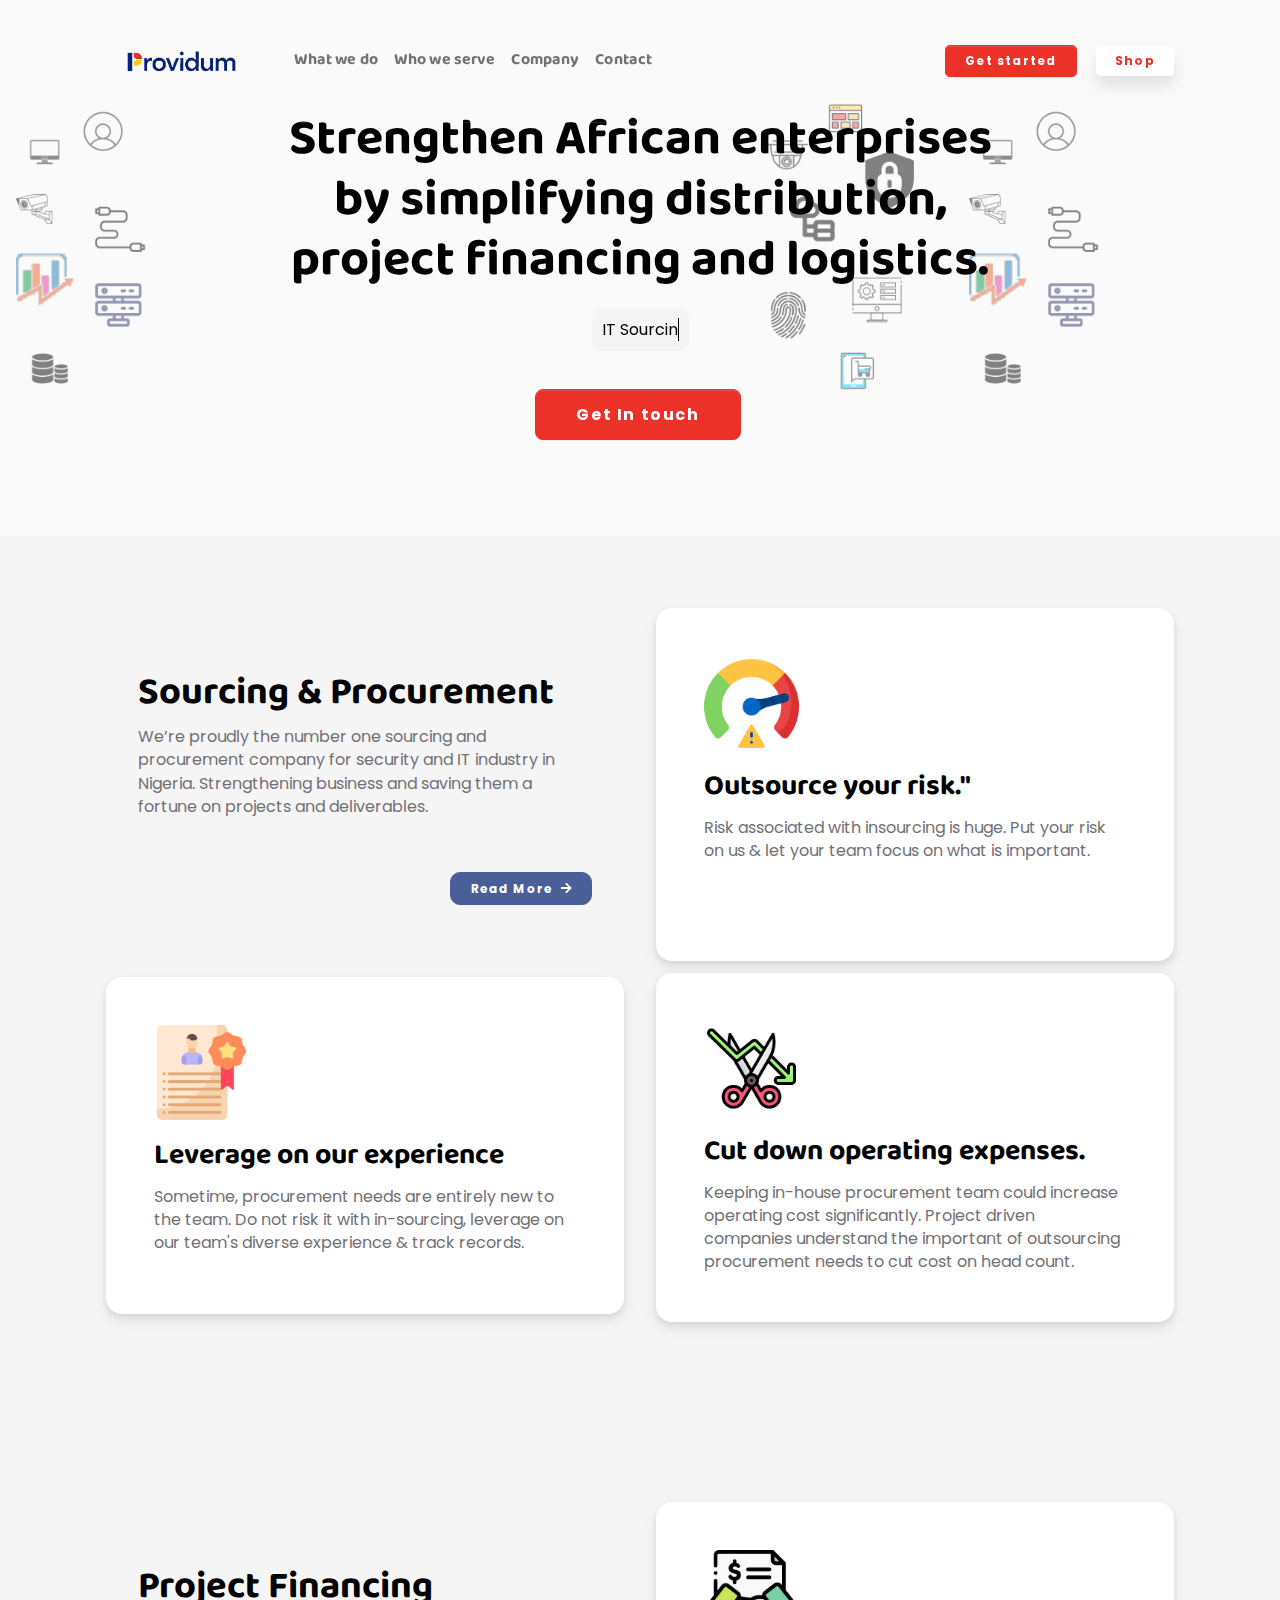
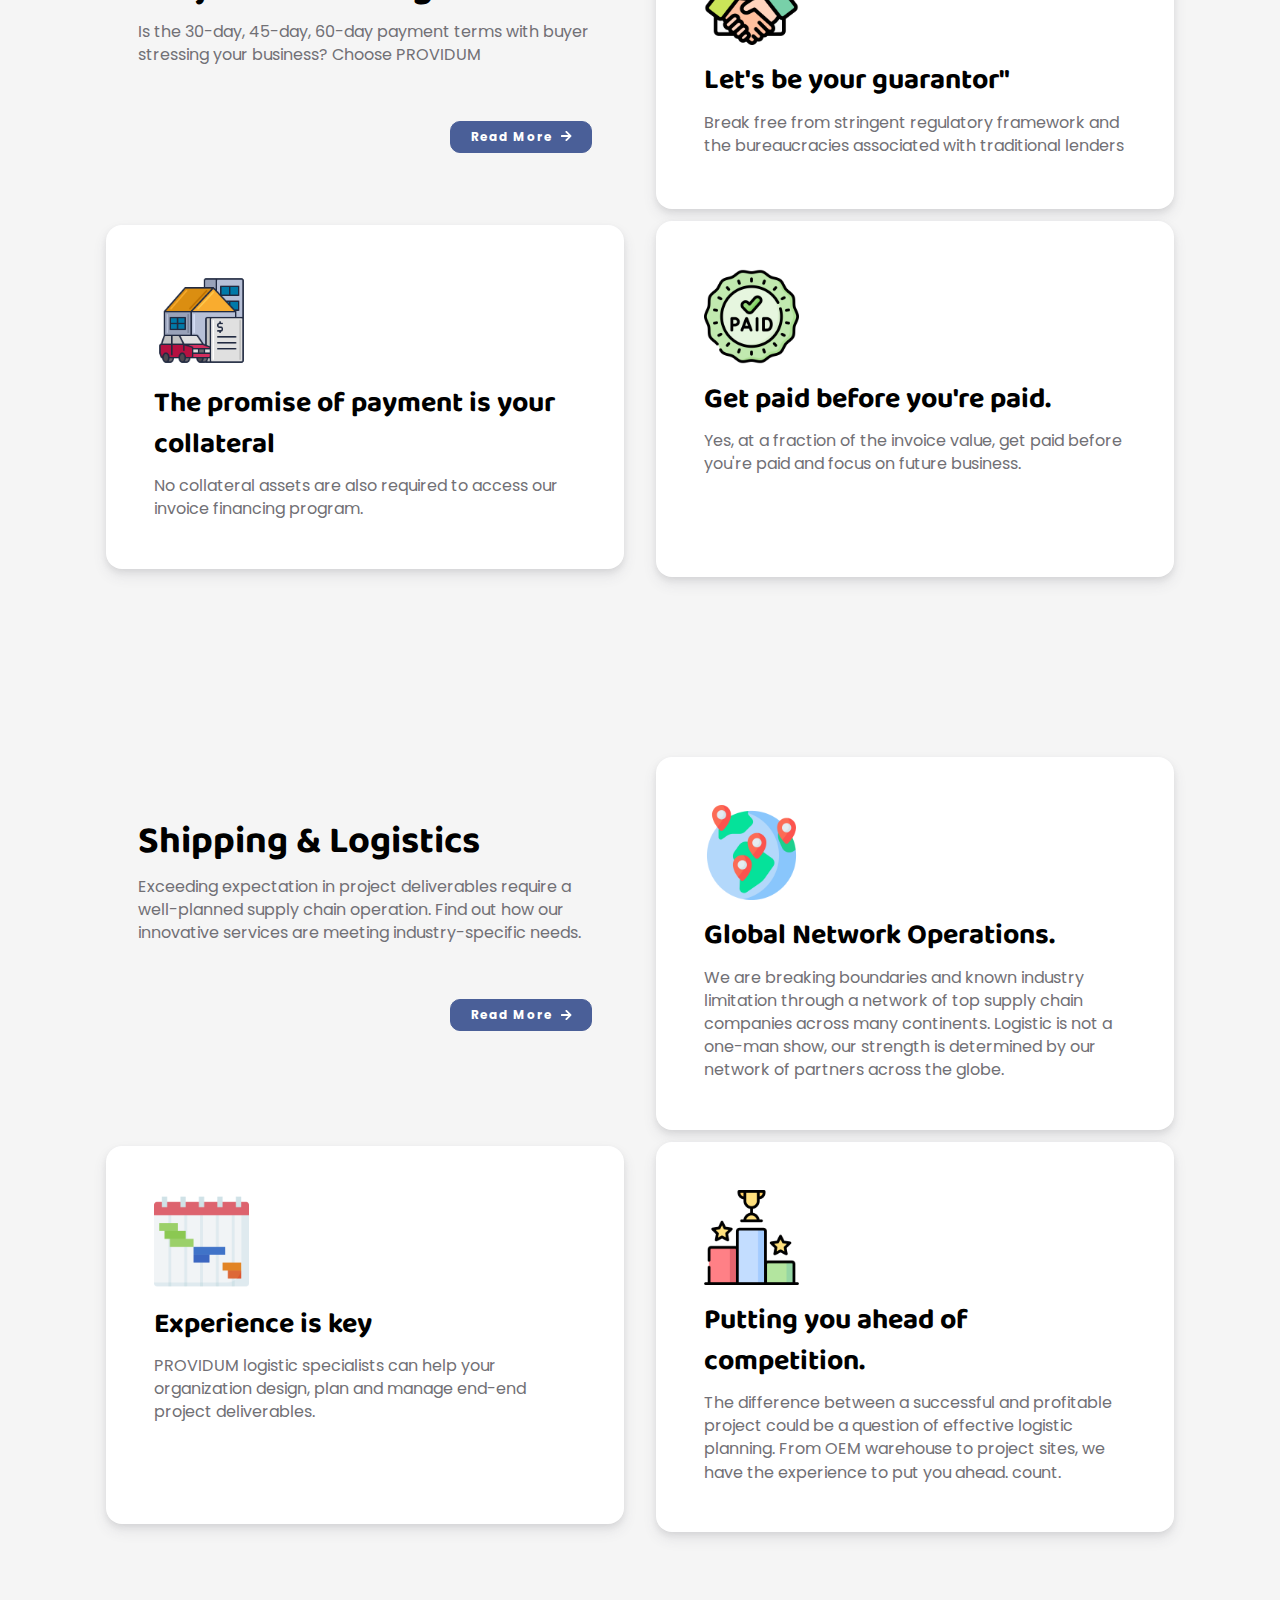
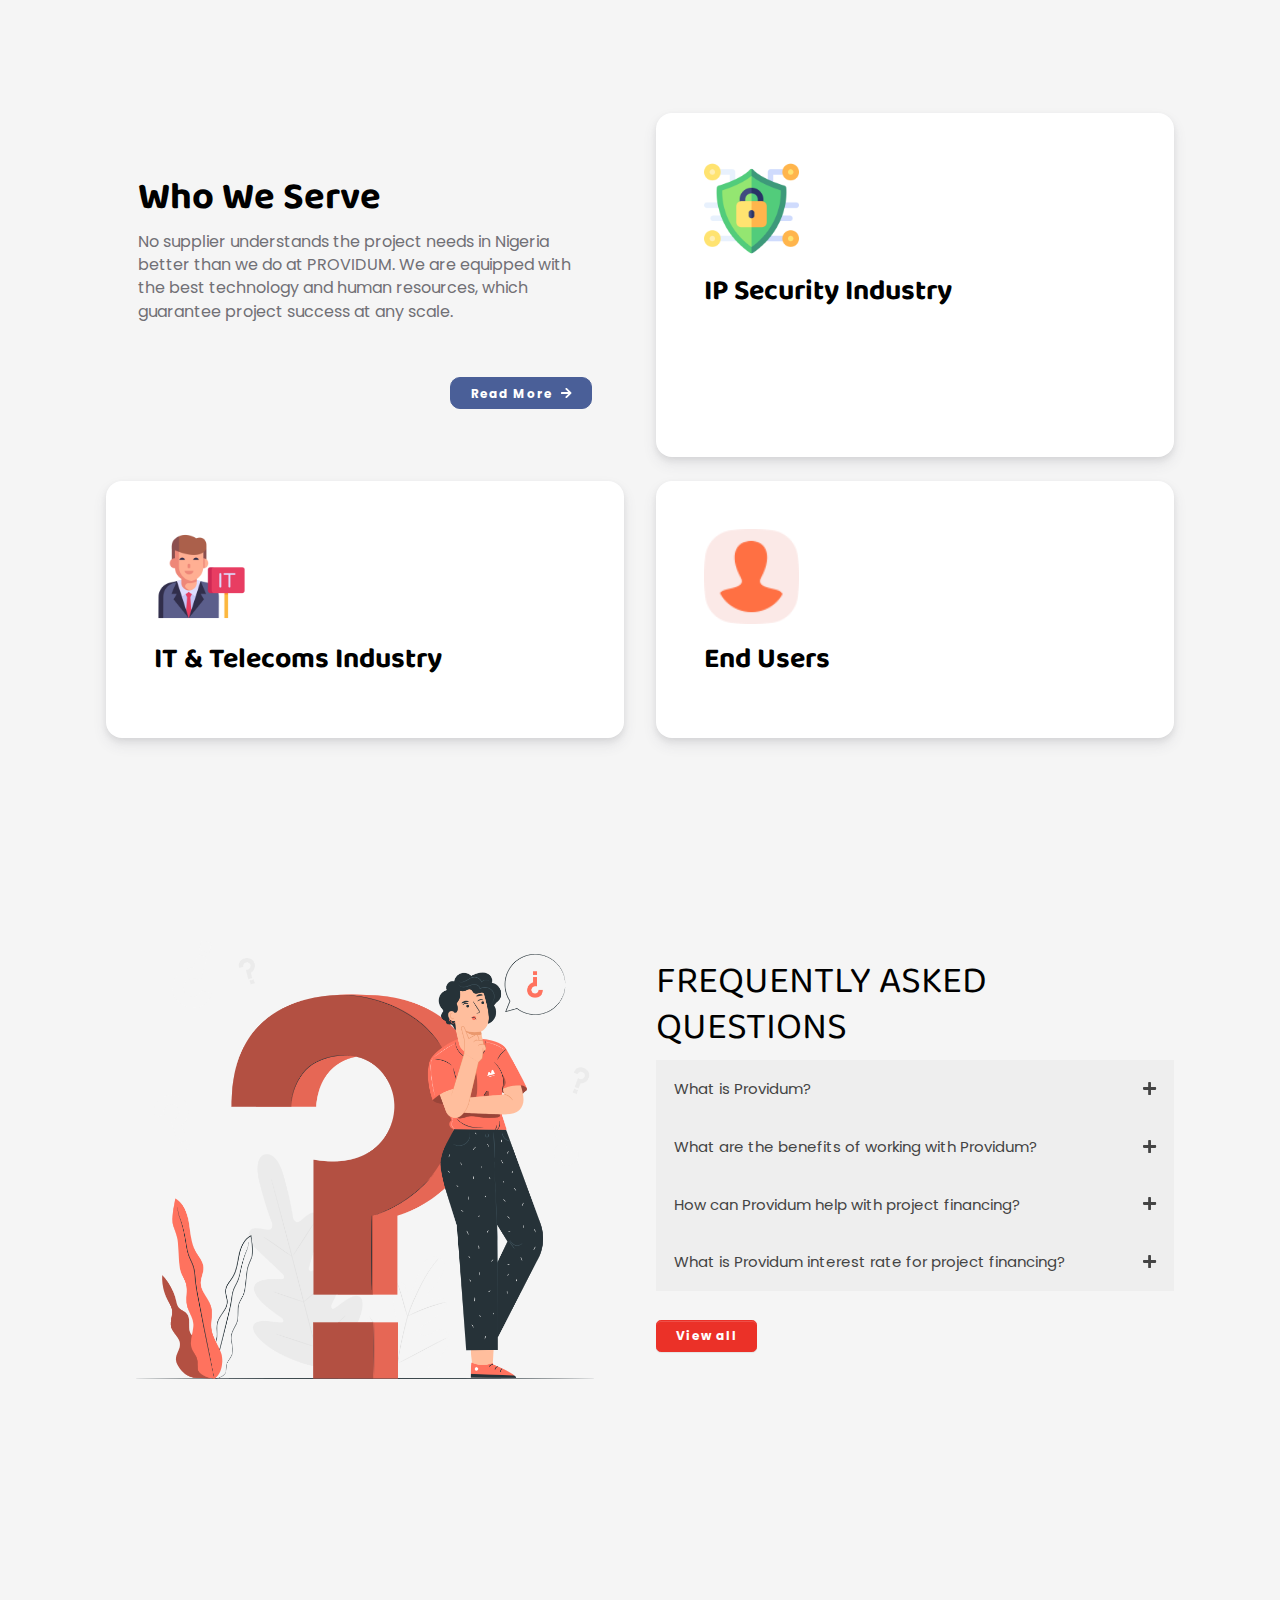
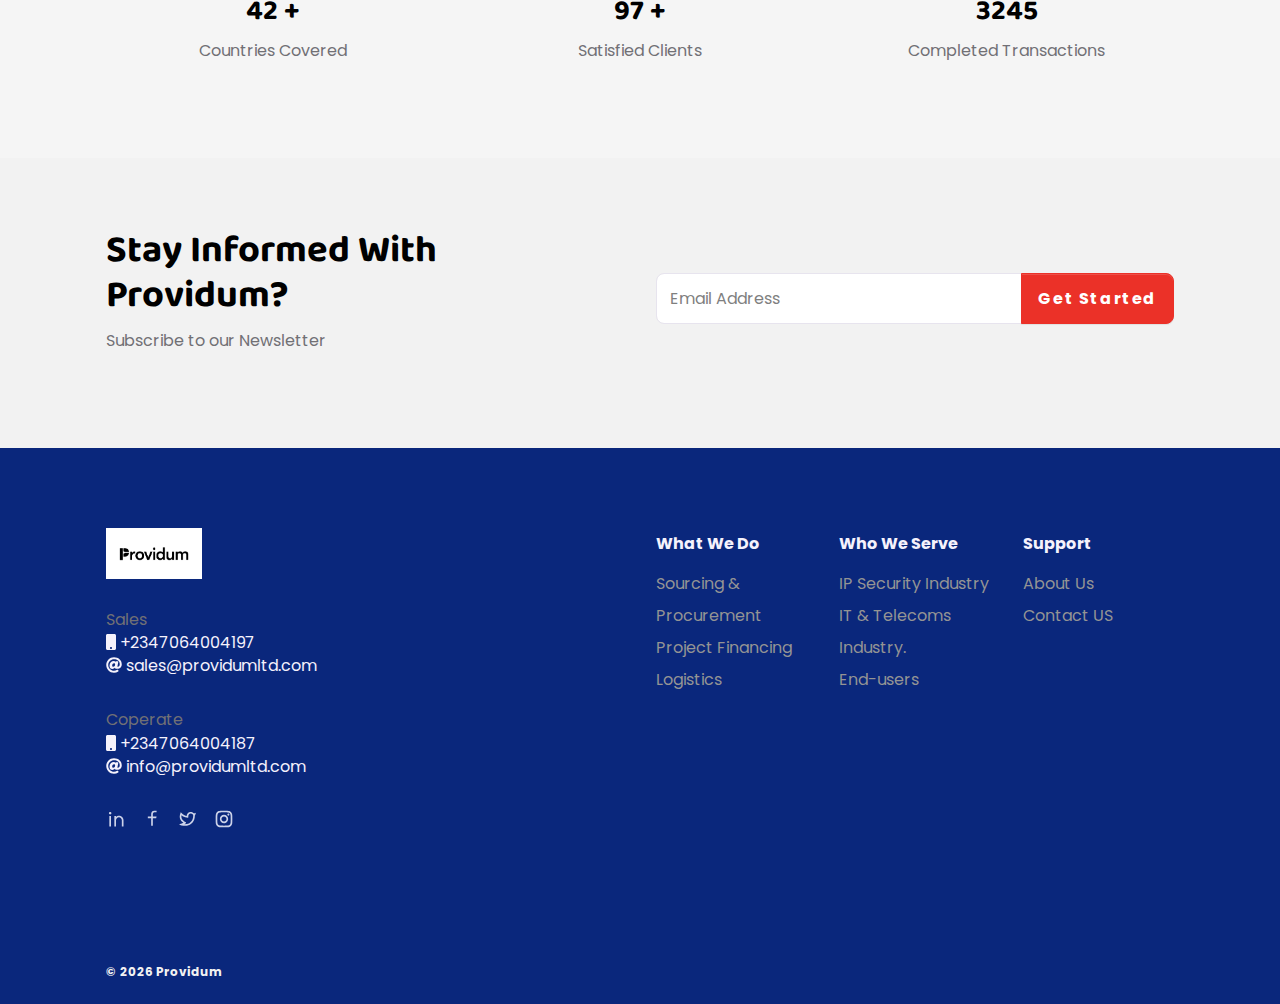
==== commit 7b9880e2: "'added some new images" ====
--- a/index.html
+++ b/index.html
@@ -109,7 +109,7 @@
 
                     </div>
                     <a class="dropdown-item" href="serve-ip.html">IP Security Industry</a>
-                    <a class="dropdown-item" href="serve-ip.html">IT & Telecoms Industry</a>
+                    <a class="dropdown-item" href="serve-telecoms.html">IT & Telecoms Industry</a>
 
                     <a class="dropdown-item" href="serve-ip.html">End-users</a>
 
@@ -162,12 +162,12 @@
 
     <section class="py-7" id="home">
       <div class="bg-holder bg-size"
-        style="background:linear-gradient(rgba(255,255,255,0.5), rgba(255,255,255,0.5)),url(assets/img/illustration/remake2.png);background-size:contain;">
+        style="background:linear-gradient(rgba(255,255,255,0.5), rgba(255,255,255,0.5)),url(assets/img/illustration/remake2.png);background-size:contain">
       </div>
       <!--/.bg-holder-->
 
-      <div class="bg-holder d-none d-xxl-block hero-bg"
-        style="background-image:url(assets/img/illustration/remake2.png);background-size:cover;">
+      <div class="bg-holder d-none d-xxl-block hero-bg bg-image"
+        style="background-image:url(assets/img/illustration/remake2.png);background-size: cover;overflow :hidden">
       </div>
       <!--/.bg-holder-->
 
@@ -180,7 +180,7 @@
               style="background-color: whitesmoke;padding: 10px; box-sizing: content-box; border-width: 0px;border-radius: 10px;justify-content: center;justify-items: center;display: table-c;">
             </span>
             <div class="d-flex flex-column flex-sm-row justify-content-center justify-content-md-center mt-5"
-              data-zanim-xs='{"delay":0.5}' data-zanim-trigger="scroll">
+              data-zanim-xs='{"delay":0.5}'>
               <a class="btn  btn-primary me-1" role="button"
                 href="https://docs.google.com/forms/d/1neG7rWgL-xdVi9ZBpGgOFhcdO0t15IMScI6HzYhGJoQ" target="_blank">Get
                 In touch</a>
@@ -535,7 +535,7 @@
           <div class="col-md-6 mb-2">
             <div class="w-100 h-100 p-5 services-card-shadow bg-white rounded-4 grow special"><img
                 src="assets/img/icons/cyber-security.png" alt="Dashboard" style="width:95px;" />
-              <h3 class="mt-3 lh-base">IP Security Industry&quot;</h3>
+              <h3 class="mt-3 lh-base">IP Security Industry</h3>
               <p class="mb-0"></p>
 
 
@@ -719,9 +719,7 @@
                 financing. So, our terms, target and focus are based on project delivery.</p>
             </div>
 
-
-            <a class="btn btn-sm btn-primary btn-bg-purple my-4 me-2 justify-content-sm-start"
-              href="https://docs.google.com/forms/d/1neG7rWgL-xdVi9ZBpGgOFhcdO0t15IMScI6HzYhGJoQ" target="_blank"
+            <a class="btn btn-sm btn-primary btn-bg-purple my-4 me-2 justify-content-sm-start" href="/faq.html"
               role="button"> View all</a>
 
           </div>
@@ -979,6 +977,9 @@
 
 
   </script>
+
+
+ 
 
   <script src="assets/js/jquery.min.js"></script>
 
@@ -1064,6 +1065,20 @@
 
 
   </script>
+   <script >
+    console.log(gg);F
+ $(window).scroll(function () {
+   // var scroll = $(window).scrollTop();
+   // $(".bg-image").css({
+   //   backgroundSize: (100 + scroll / 5) + "%",
+   //   top: -(scroll / 10) + "%",
+
+
+   // });
+   console.log(gg)
+ });
+
+</script>
 </body>
 
 </html>--- a/assets/css/theme.css
+++ b/assets/css/theme.css
@@ -23185,7 +23185,7 @@
 
 
 .grow img {
-  transition: all 3s;
+  transition: all 3s 3s;
 }
 
 .grow img:hover {
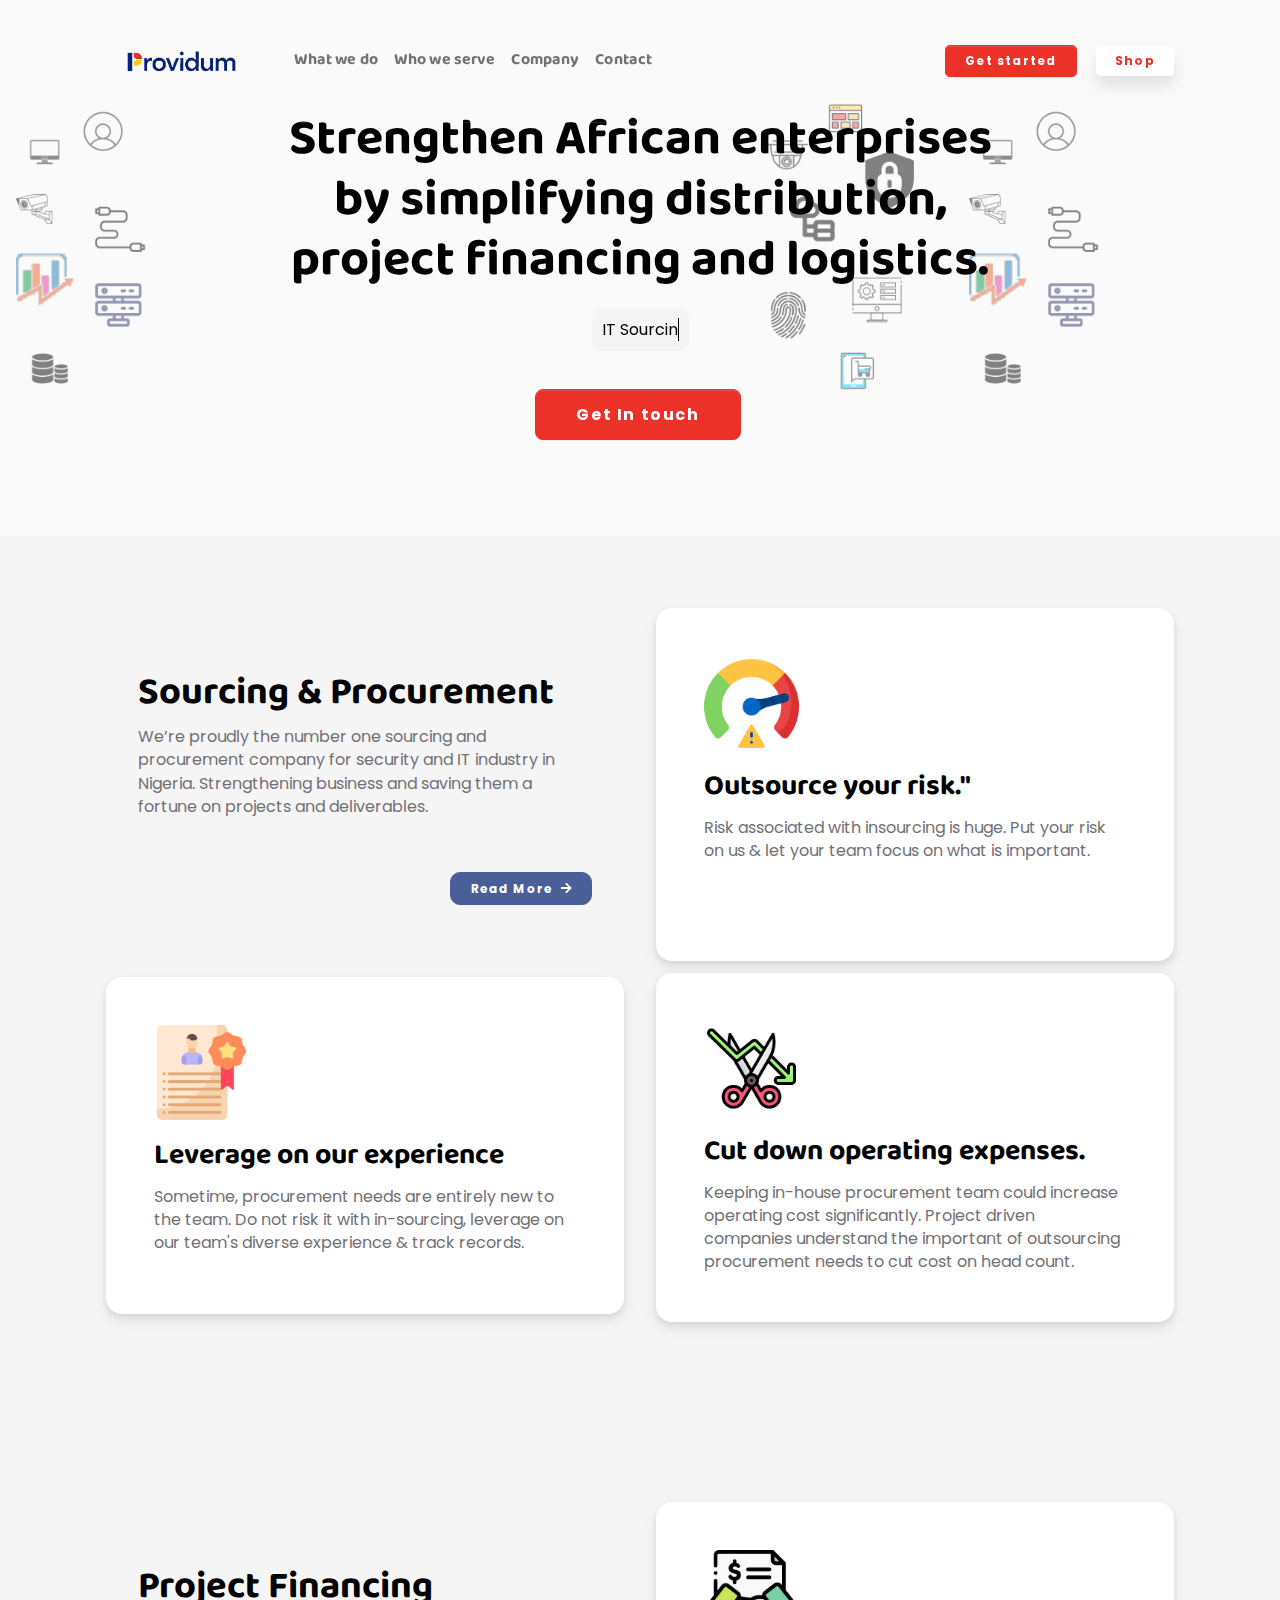
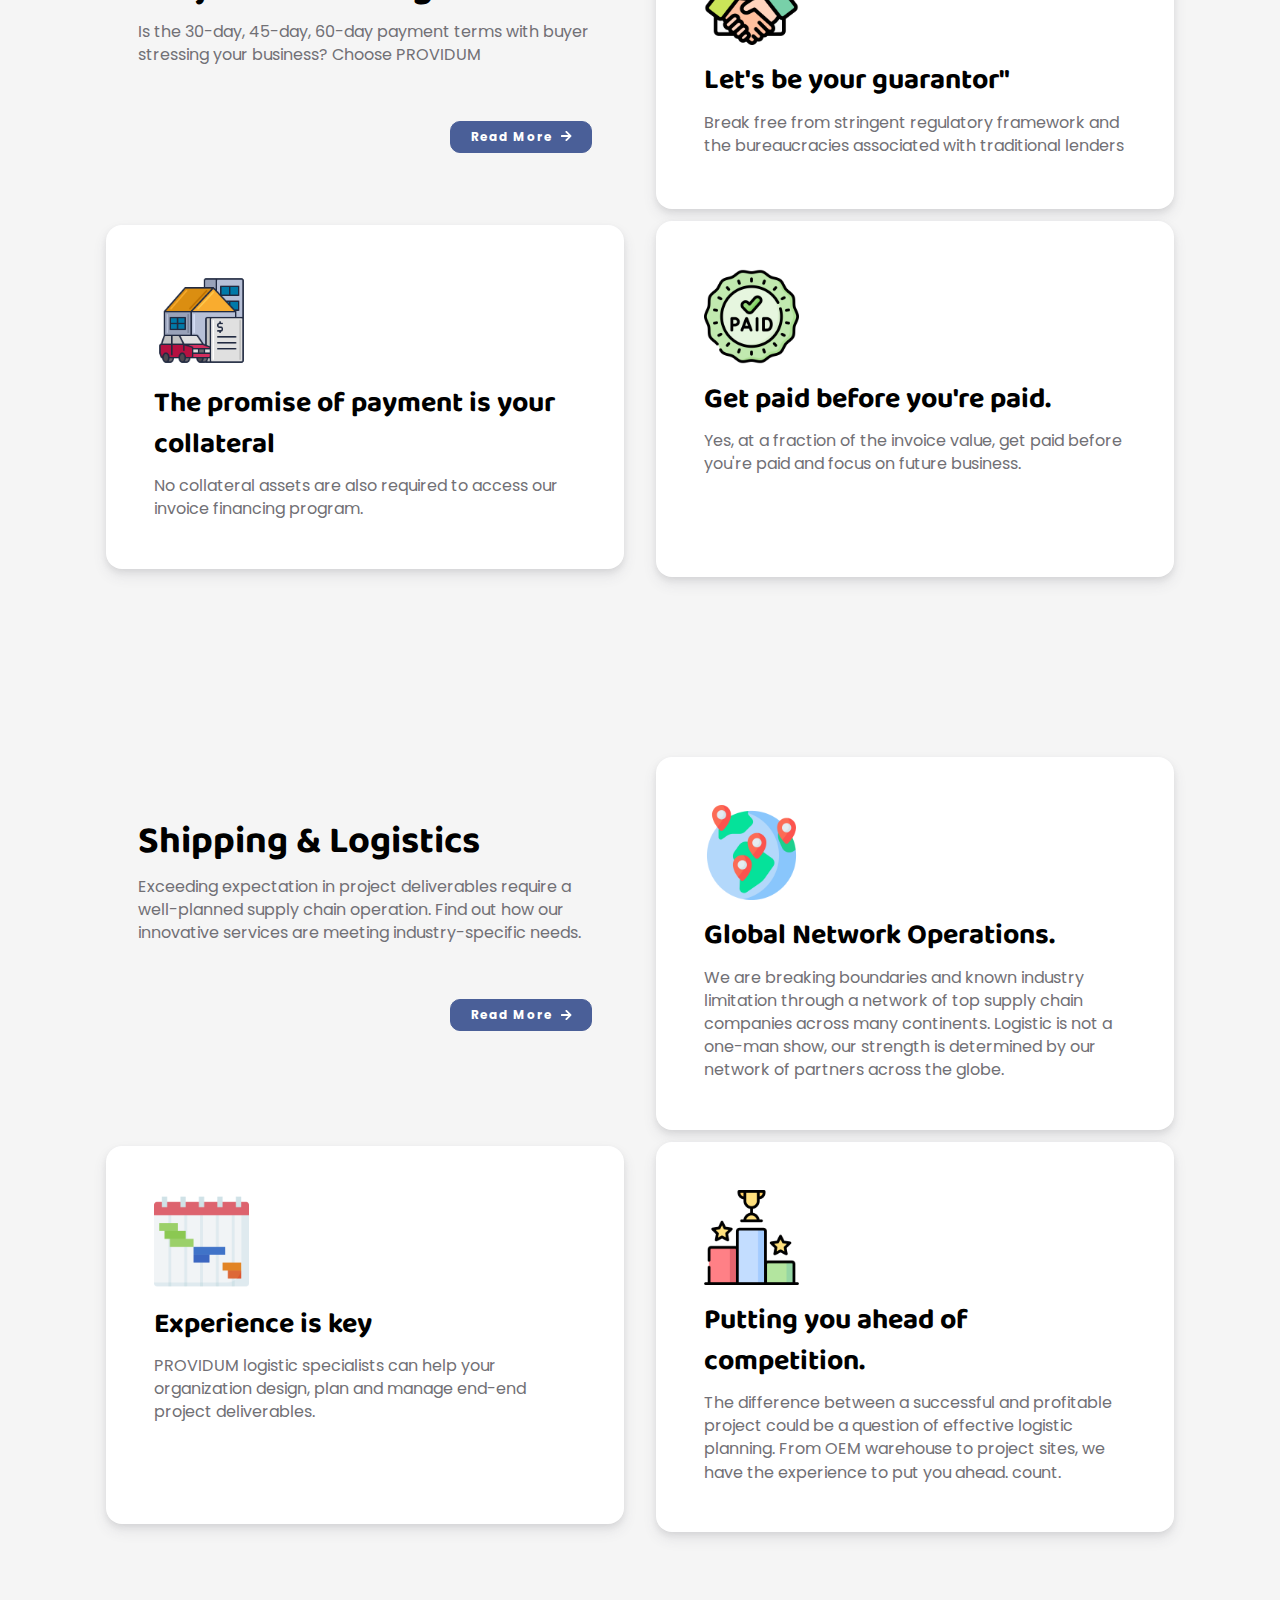
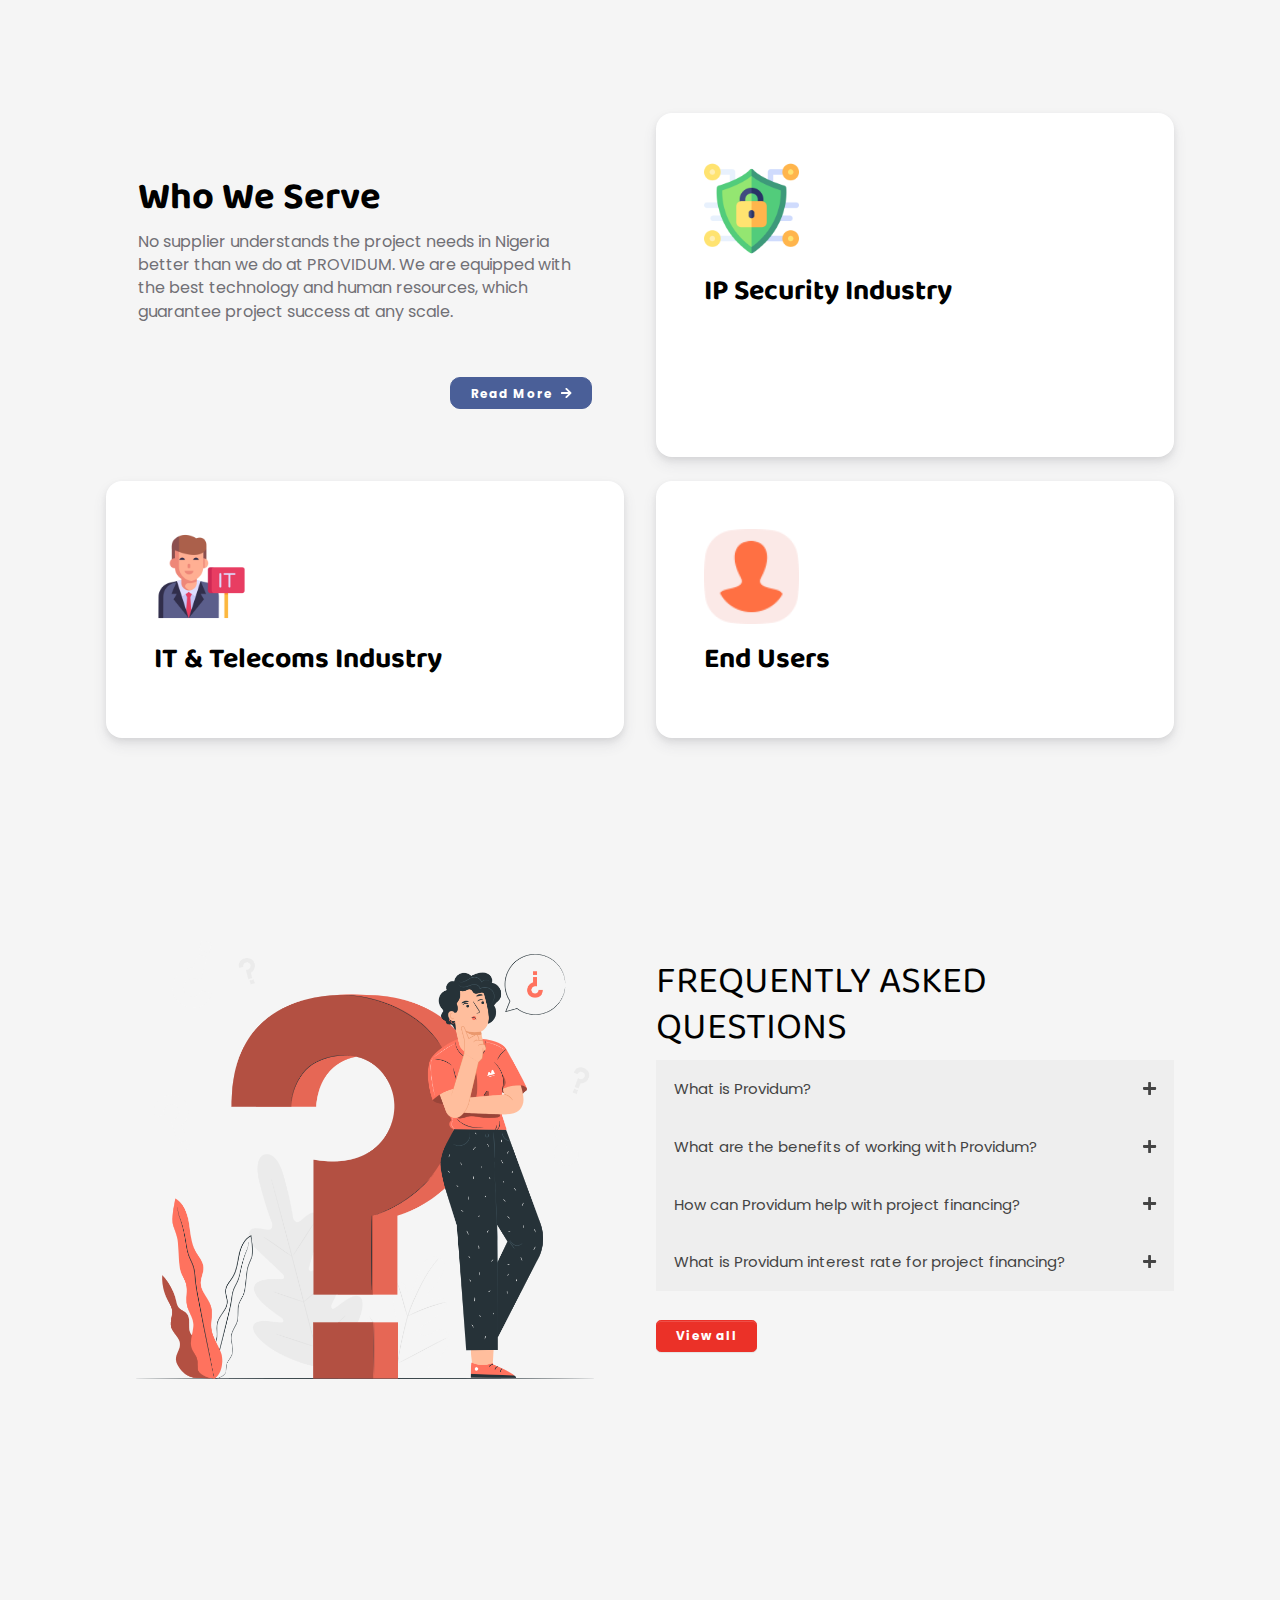
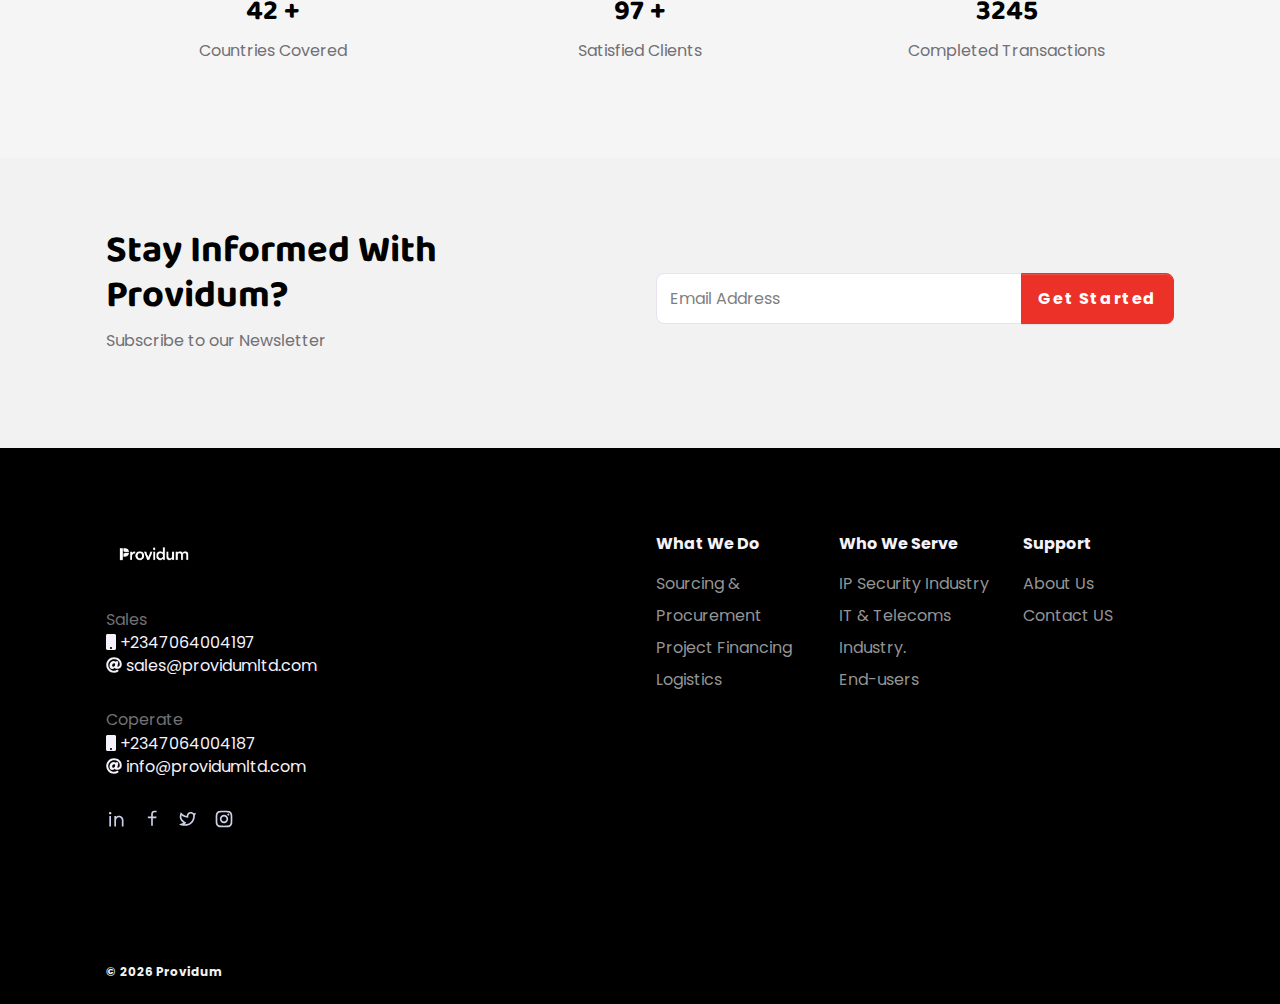
==== commit bd511801: "black footer" ====
--- a/index.html
+++ b/index.html
@@ -852,7 +852,7 @@
           <div class="col-lg-6 h-100">
             <div class="input-group">
               <input class="form-control" type="text" placeholder="Email Address" />
-              <button class="btn btn-primary rounded-start-0 px-3" type="submit">Get Started</button>
+              <button class="btn btn-primary rounded-start-0 px-3" type="submit" onclick="location.href='mailto:name@email.com'">Get Started</button>
             </div>
           </div>
         </div>
--- a/assets/css/theme.css
+++ b/assets/css/theme.css
@@ -10729,7 +10729,7 @@
 }
 
 .bg-1000 {
-  background-color: #0A277C !important;
+  background-color: black !important;
 }
 
 .bg-1100 {
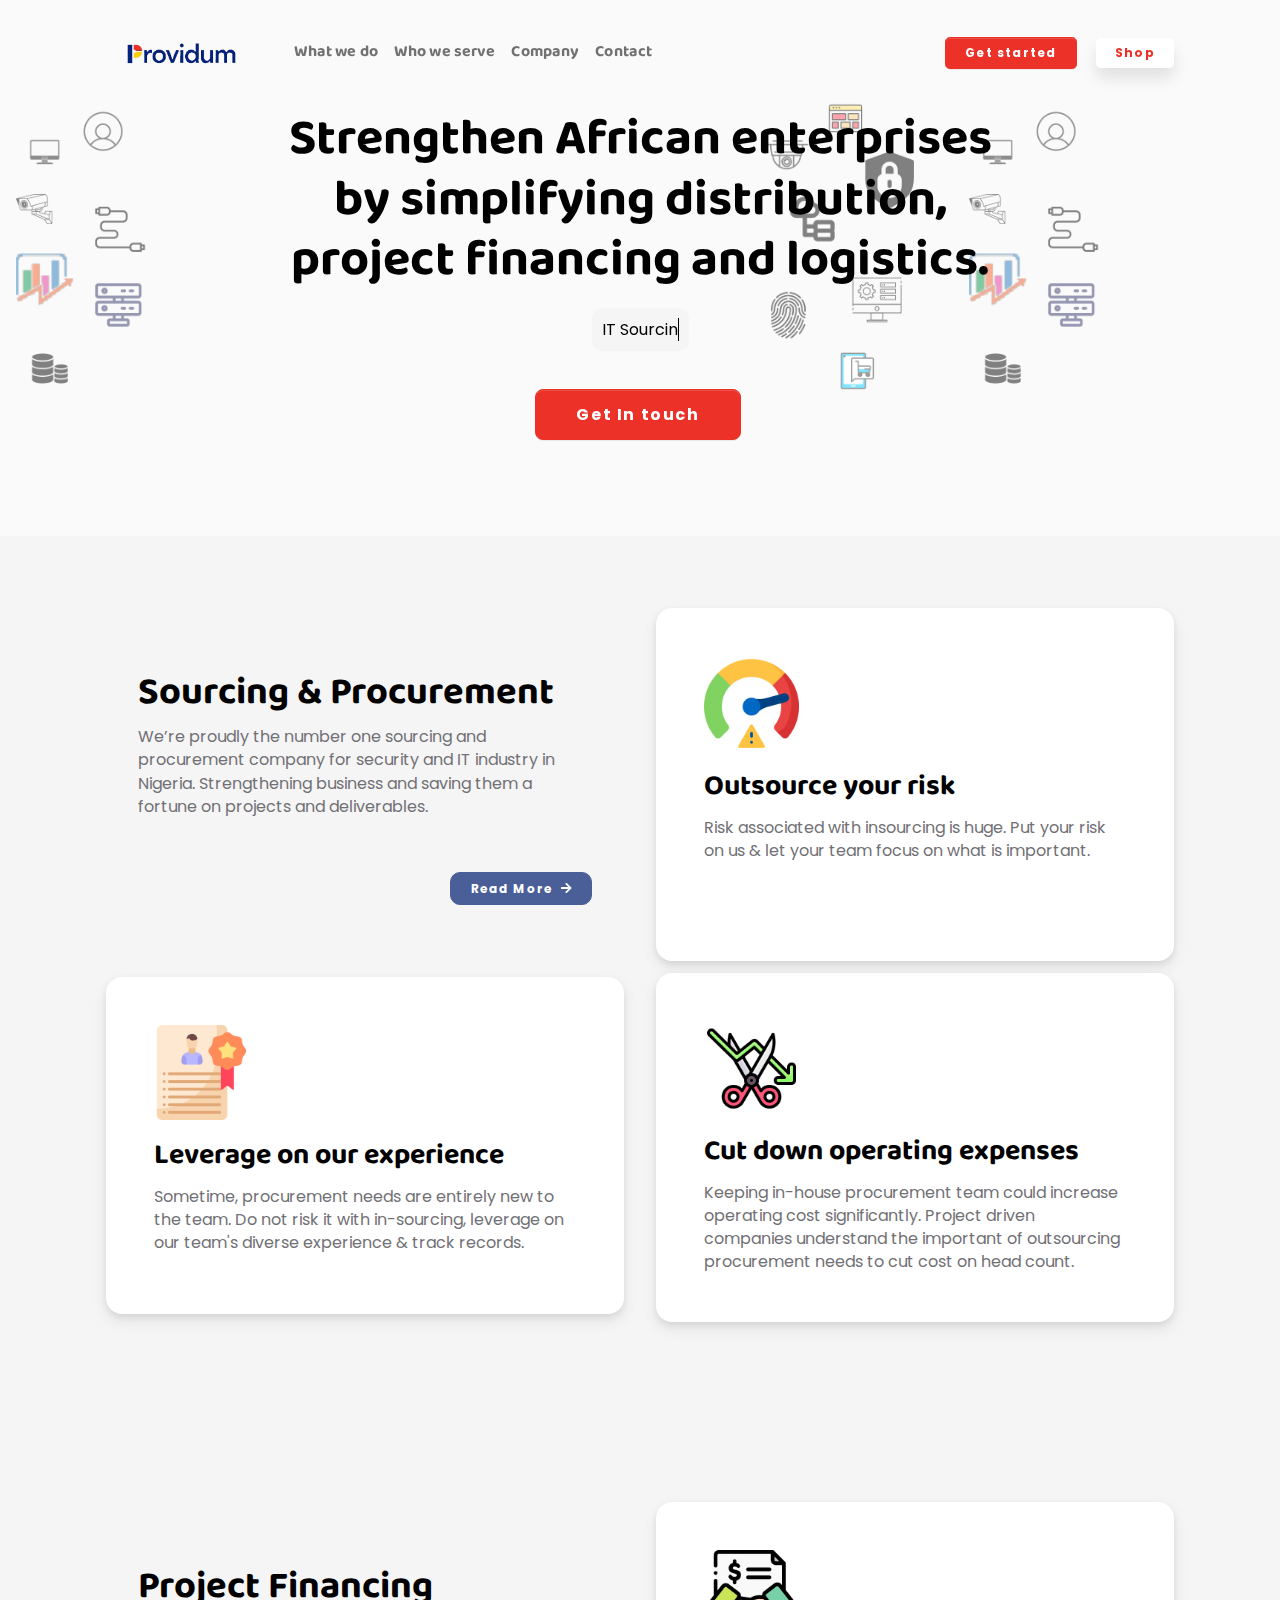
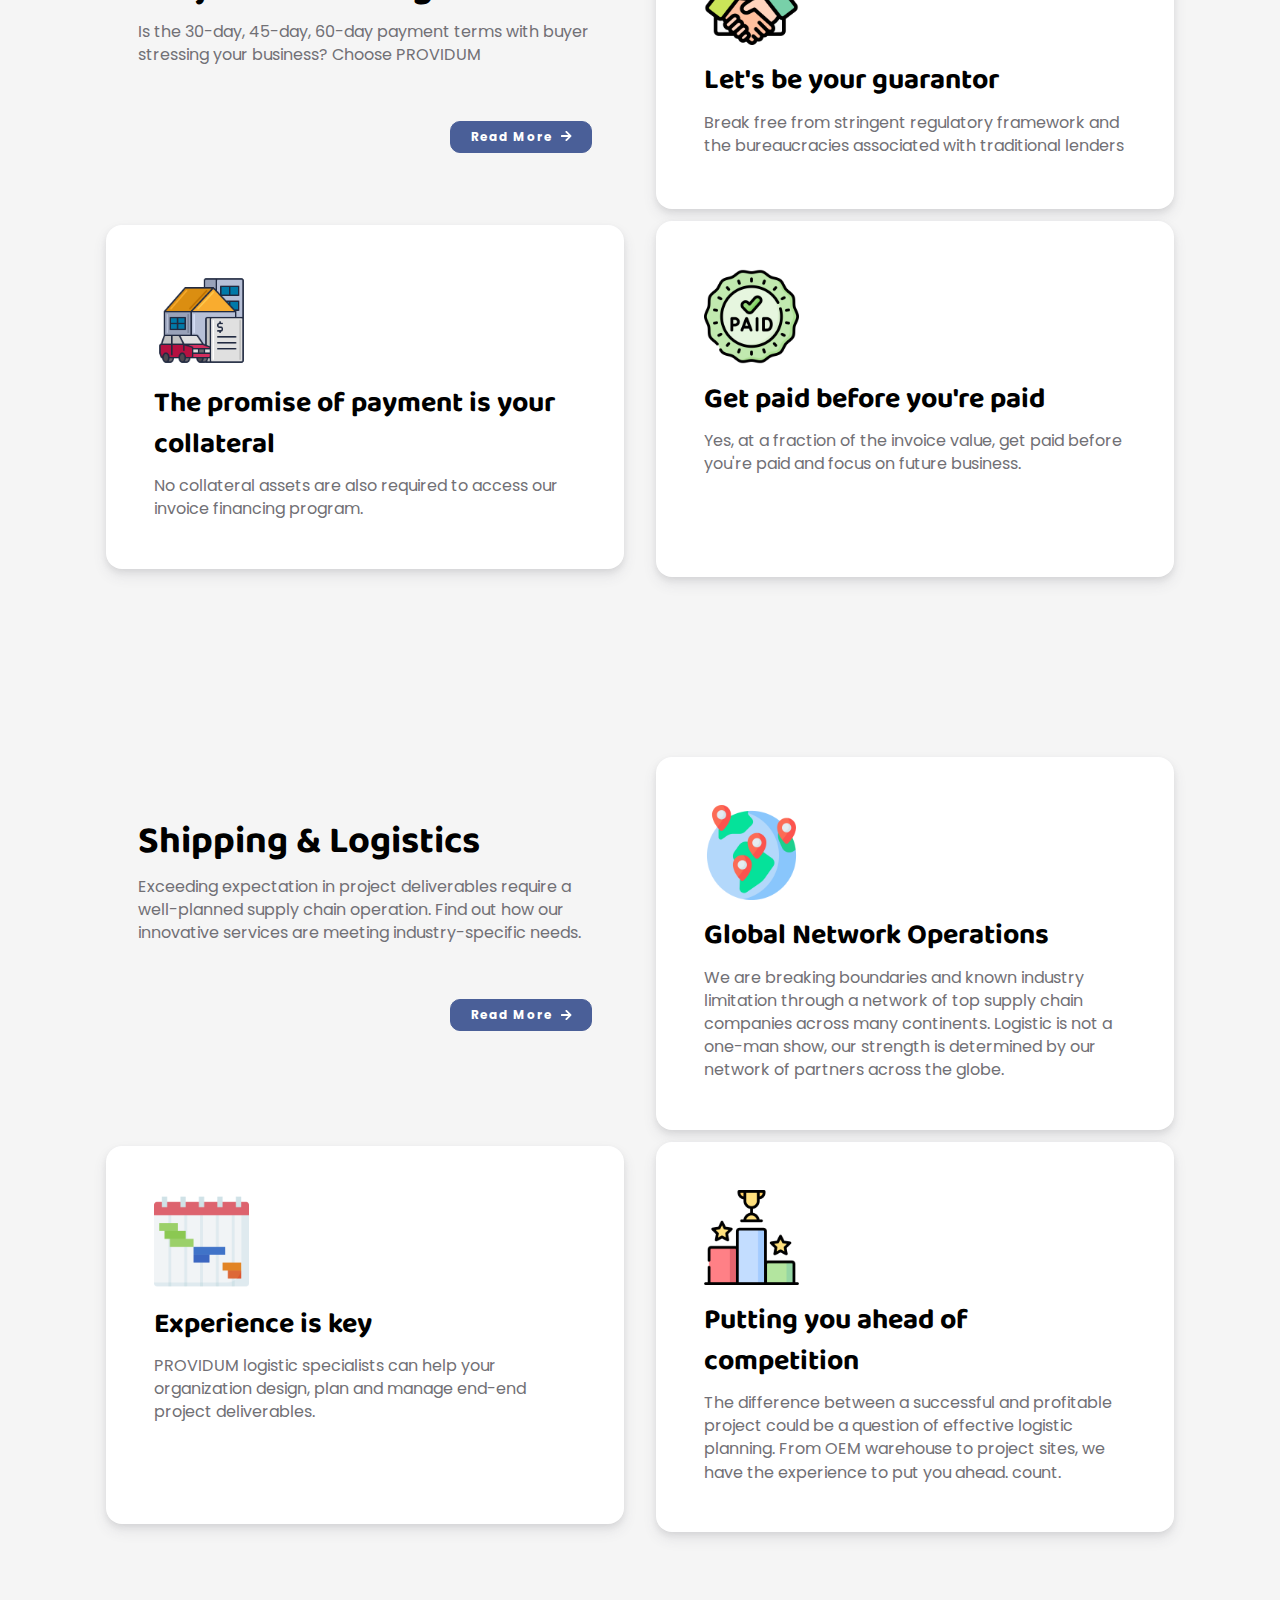
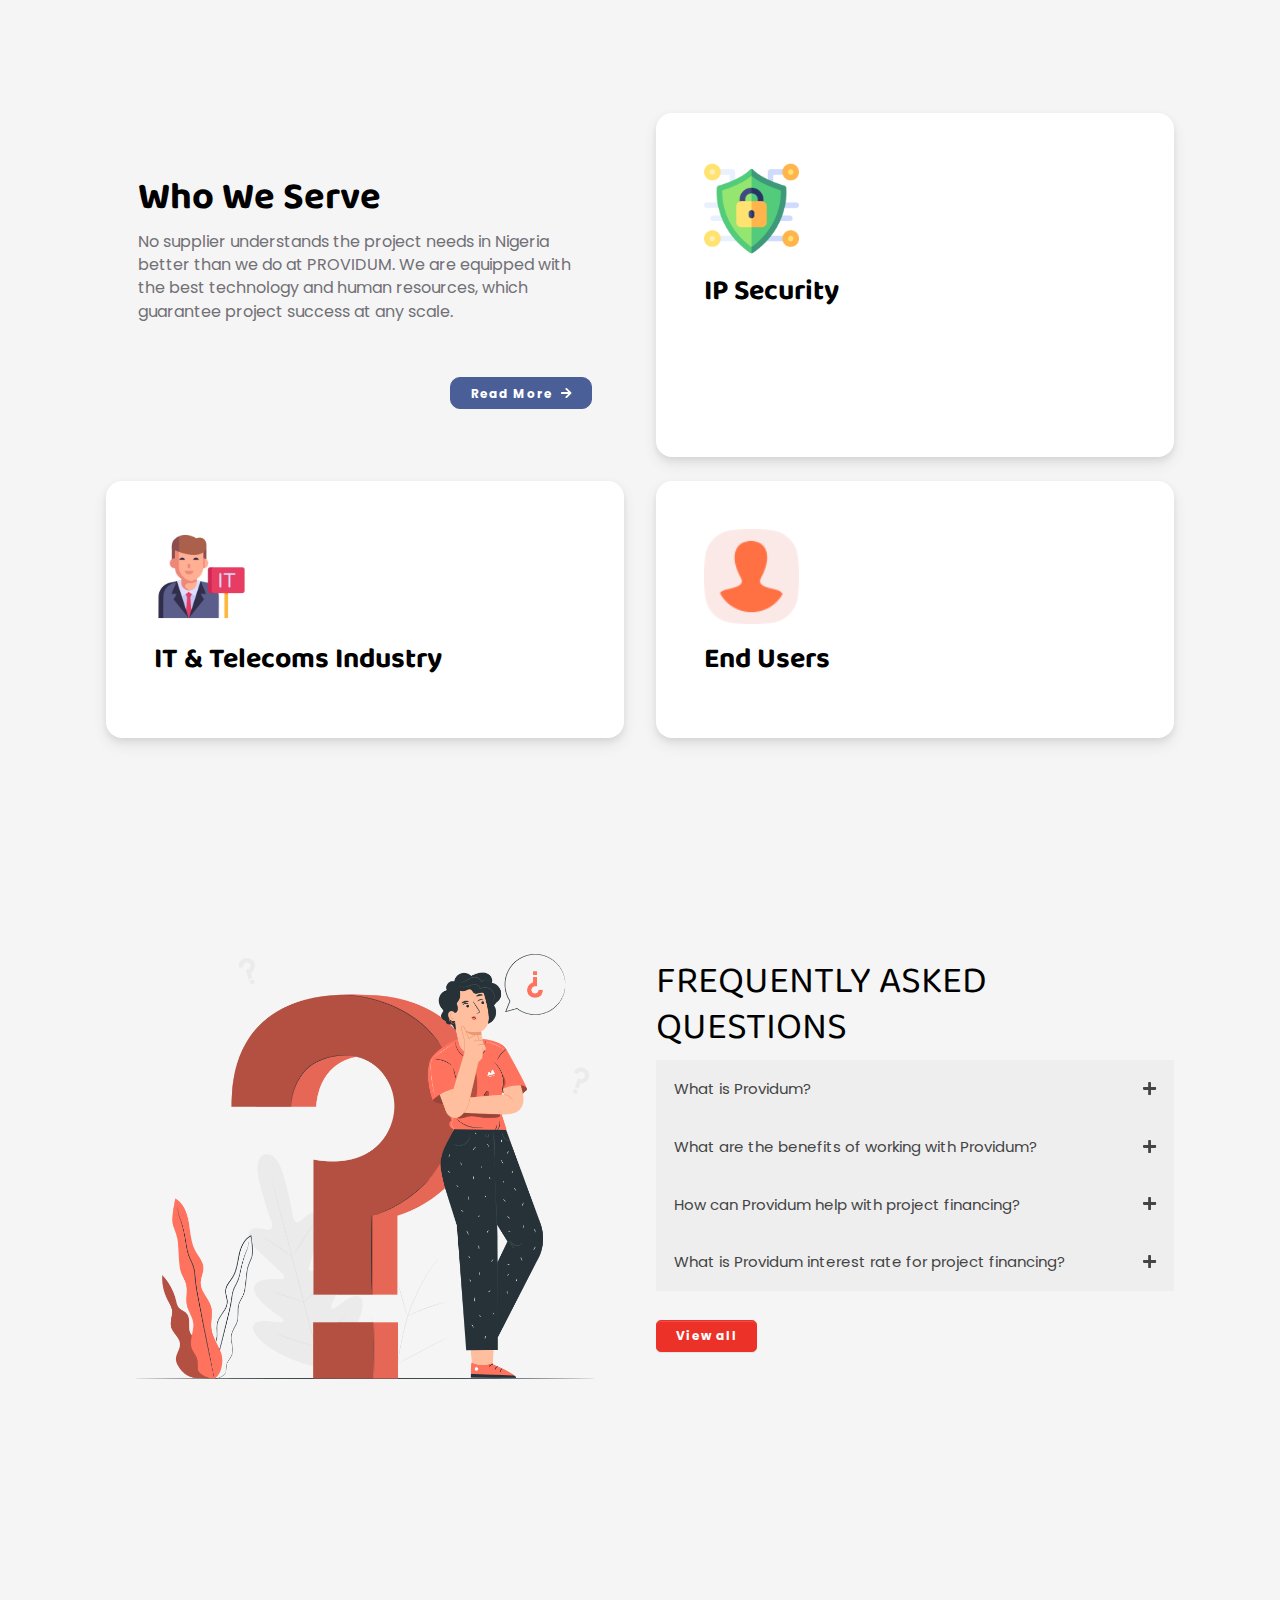
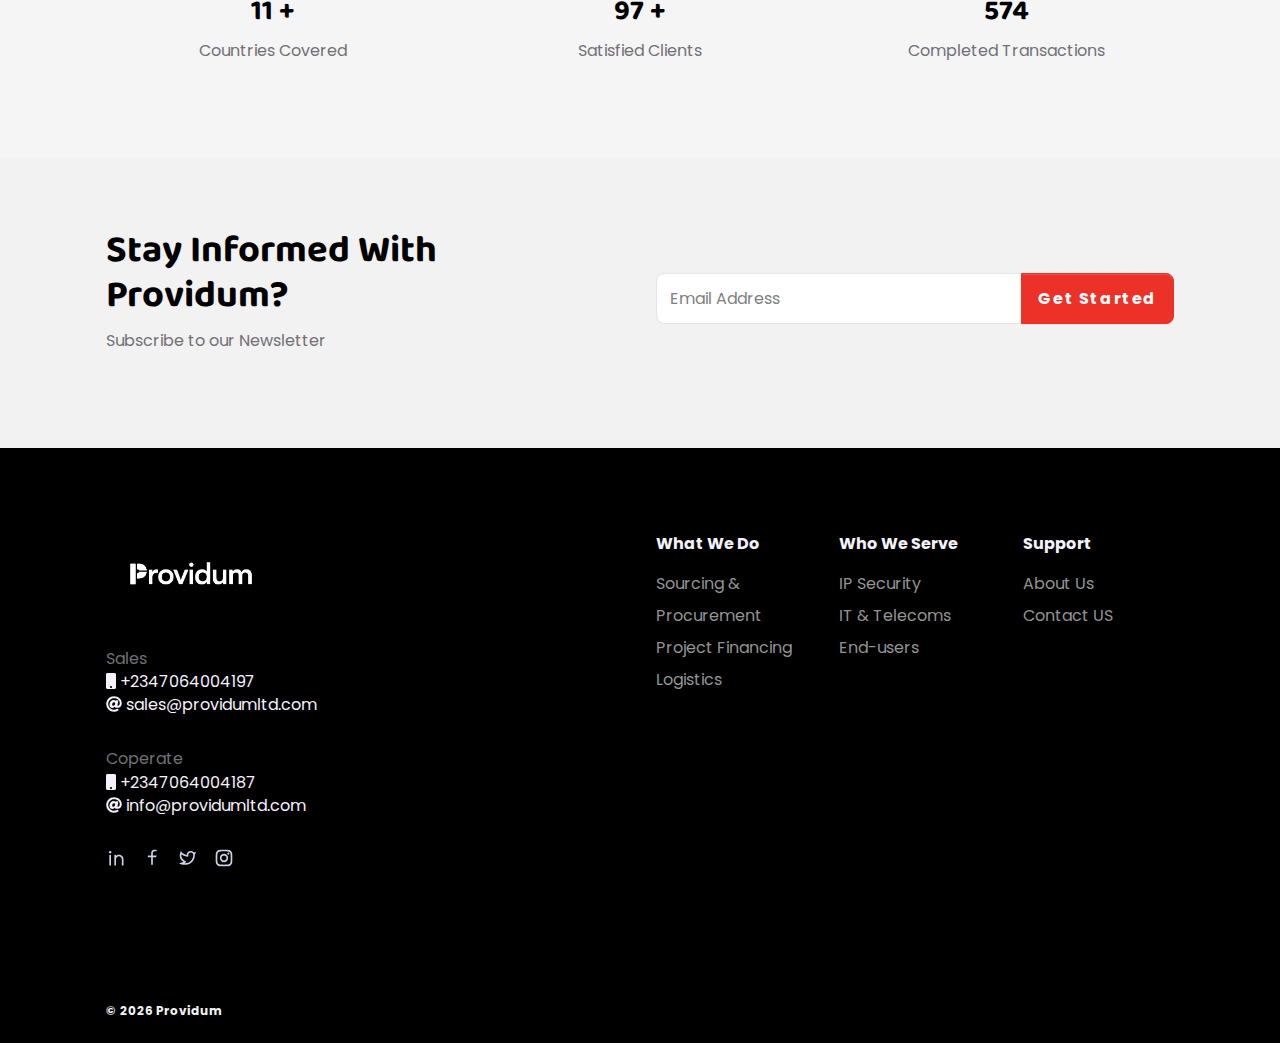
==== commit 92eec2e9: "new updates on statisics" ====
--- a/index.html
+++ b/index.html
@@ -3,8 +3,23 @@
 
 <head>
   <meta charset="utf-8">
-  <meta name="description" content="Descriptive providum ltd strengthening africa logistics security systems">
+  <!--  -->
+  <meta name="description" content="Providum Ltd is a supplier/distributor of IT & IP security products. We offer products and services
+  that are
+  dedicated to supporting system integrators in achieving success in their respective project.">
+  <meta name="og:title" property="og:title" content="Providum -Strengthen African enterprises by
+  simplifying distribution, project financing and logistics ">
+  <meta property="og:description" content="Providum Ltd is a supplier/distributor of IT & IP security products. We offer products and services
+  that are
+  dedicated to supporting system integrators in achieving success in their respective project." />
+  <meta property="og:url" content="https://providumltd.com" />
+  <meta property="og:image" content="assets/img/icons/logo.png" />
+  <meta property="og:type" content="website" />
+  <meta property="og:locale" content="en_GB" />
+
   <meta http-equiv="X-UA-Compatible" content="IE=edge">
+  <link rel="canonical" href="https://providumltd.com">
+
   <meta name="viewport" content="width=device-width, initial-scale=1">
   <!-- <meta name='description' content='Descriptive providum ltd strengthening africa logistics security systems'>. -->
 
@@ -19,10 +34,12 @@
   <!--    Favicons-->
   <!-- ===============================================-->
   <link rel="apple-touch-icon" sizes="180x180" href="assets/img/favicons/apple-touch-icon.png">
-  <link rel="icon" type="image/png" sizes="32x32" href="assets/img/favicons/favicon-32x32.png">
+  <link rel="icon" type="image/png" sizes="48x48" href="assets/img/favicons/favicon-32x32.png">
+  <link rel="icon" href="assets/img/favicons/favicon-32x32.png">
   <link rel="icon" type="image/png" sizes="16x16" href="assets/img/favicons/favicon-16x16.png">
   <link rel="shortcut icon" type="image/x-icon" href="assets/img/favicons/favicon.ico">
   <link rel="manifest" href="assets/img/favicons/manifest.json">
+  <link rel="alternate" type="application/rss+xml" href="https://providumltd.com">
   <meta name="msapplication-TileImage" content="assets/img/favicons/mstile-150x150.png">
   <meta name="theme-color" content="#ffffff">
 
@@ -62,13 +79,14 @@
   <!--    Main Content-->
   <!-- ===============================================-->
   <main class="main" id="top">
-    <nav class="navbar navbar-expand-lg navbar-light fixed-top py-3" data-navbar-on-scroll="light">
+    <nav class="navbar navbar-expand-lg navbar-light fixed-top " data-navbar-on-scroll="light">
       <div class="container">
         <a class="navbar-brand me-4" href="index.html"><img src="assets/img/icons/logo.png" height="80"
             alt="logo" /></a>
         <button class="navbar-toggler" type="button" data-bs-toggle="collapse" data-bs-target="#navbarSupportedContent"
-          aria-controls="navbarSupportedContent" aria-expanded="false" aria-label="Toggle navigation"><span
-            class="navbar-toggler-icon"></span></button>
+          aria-controls="navbarSupportedContent" aria-expanded="false" aria-label="Toggle navigation"
+          style="background-color: #EB3128;"> <span class="" role="button"><i class="fa fa-bars" aria-hidden="true"
+              style="color:#e6e6ff"></i></span></button>
 
 
         <div class="collapse navbar-collapse border-top border-lg-0 mt-4 mt-lg-0" id="navbarSupportedContent">
@@ -108,8 +126,8 @@
                     <div>
 
                     </div>
-                    <a class="dropdown-item" href="serve-ip.html">IP Security Industry</a>
-                    <a class="dropdown-item" href="serve-telecoms.html">IT & Telecoms Industry</a>
+                    <a class="dropdown-item" href="serve-ip.html">IP Security</a>
+                    <a class="dropdown-item" href="serve-telecoms.html">IT & Telecoms</a>
 
                     <a class="dropdown-item" href="serve-ip.html">End-users</a>
 
@@ -212,13 +230,13 @@
 
             <br>
             <br>
-            <a class="btn btn-sm my-2 btn-default readmore" href="sourcing.html" role="button"
+            <a class="btn btn-sm my-2 btn-default readmorey" href="sourcing.html" role="button"
               style="float: right;">Read More<i class="fas fa-arrow-right ms-2"></i></a>
           </div>
           <div class="col-md-6">
             <div class="w-100 h-100 p-5 services-card-shadow bg-white rounded-4 grow special check"><img
                 src="assets/img/icons/speedometer.png" alt="Dashboard" style="width:95px;" />
-              <h3 class="mt-3 lh-base">Outsource your risk.&quot;</h3>
+              <h3 class="mt-3 lh-base">Outsource your risk</h3>
               <p class="mb-0">Risk associated with insourcing is huge.
                 Put your risk on us & let your team focus
                 on what is important. </p>
@@ -245,7 +263,7 @@
           <div class="col-md-6 mt-1">
             <div class="w-100 h-100 p-5 services-card-shadow bg-white rounded-4 grow special"><img
                 src="assets/img/icons/loss.png" alt="Tailored" style="width:95px;" />
-              <h3 class="mt-3 lh-base">Cut down operating expenses. </h3>
+              <h3 class="mt-3 lh-base">Cut down operating expenses </h3>
               <p class="mb-0">Keeping in-house procurement team
                 could increase operating cost
                 significantly. Project driven companies
@@ -327,7 +345,7 @@
           <div class="col-md-6">
             <div class="w-100 h-100 p-5 services-card-shadow bg-white rounded-4 grow special"><img
                 src="assets/img/icons/agreement.png" alt="Dashboard" style="width:95px;" />
-              <h3 class="mt-3 lh-base">Let's be your guarantor&quot;</h3>
+              <h3 class="mt-3 lh-base">Let's be your guarantor</h3>
               <p class="mb-0">Break free from stringent regulatory framework and the bureaucracies associated with
                 traditional lenders</p>
 
@@ -349,7 +367,7 @@
           <div class="col-md-6 mt-1">
             <div class="w-100 h-100 p-5 services-card-shadow bg-white rounded-4 grow special"><img
                 src="assets/img/icons/paid.png" alt="Tailored" style="width:95px;" />
-              <h3 class="mt-3 lh-base">Get paid before you're paid. </h3>
+              <h3 class="mt-3 lh-base">Get paid before you're paid </h3>
               <p class="mb-0">Yes, at a fraction of the invoice value, get paid before you're paid and focus on future
                 business. </p>
 
@@ -446,13 +464,13 @@
 
             <br>
             <br>
-            <a class="btn btn-sm my-2 btn-default readmore" href="logistics.html" role="button"
+            <a class="btn btn-sm my-2 btn-default readmorey" href="logistics.html" role="button"
               style="float: right;">Read More<i class="fas fa-arrow-right ms-2"></i></a>
           </div>
           <div class="col-md-6">
             <div class="w-100 h-100 p-5 services-card-shadow bg-white rounded-4 grow special"><img
                 src="assets/img/icons/international.png" alt="Dashboard" style="width:95px;" />
-              <h3 class="mt-3 lh-base">Global Network Operations.</h3>
+              <h3 class="mt-3 lh-base">Global Network Operations</h3>
               <p class="mb-0">We are breaking boundaries and known
                 industry limitation through a network of
                 top supply chain companies across many
@@ -482,7 +500,7 @@
           <div class="col-md-6 mt-1">
             <div class="w-100 h-100 p-5 services-card-shadow bg-white rounded-4 grow special"><img
                 src="assets/img/icons/competition.png" alt="Tailored" style="width:95px;" />
-              <h3 class="mt-3 lh-base">Putting you ahead of competition. </h3>
+              <h3 class="mt-3 lh-base">Putting you ahead of competition </h3>
               <p class="mb-0">The difference between a successful and
                 profitable project could be a question of
                 effective logistic planning.
@@ -535,7 +553,7 @@
           <div class="col-md-6 mb-2">
             <div class="w-100 h-100 p-5 services-card-shadow bg-white rounded-4 grow special"><img
                 src="assets/img/icons/cyber-security.png" alt="Dashboard" style="width:95px;" />
-              <h3 class="mt-3 lh-base">IP Security Industry</h3>
+              <h3 class="mt-3 lh-base">IP Security</h3>
               <p class="mb-0"></p>
 
 
@@ -746,7 +764,7 @@
         <div class="row">
           <div class="col-xl-4 col-md-4">
             <div class="single_counter text-center">
-              <h3> <span class="counter">42</span> <span>+</span> </h3>
+              <h3> <span class="counter">11</span> <span>+</span> </h3>
               <p>Countries Covered</p>
             </div>
           </div>
@@ -759,7 +777,7 @@
 
           <div class="col-xl-4 col-md-4">
             <div class="single_counter text-center">
-              <h3> <span class="counter">3245</span></h3>
+              <h3> <span class="counter">574</span></h3>
               <p>Completed Transactions</p>
             </div>
           </div>
@@ -852,7 +870,8 @@
           <div class="col-lg-6 h-100">
             <div class="input-group">
               <input class="form-control" type="text" placeholder="Email Address" />
-              <button class="btn btn-primary rounded-start-0 px-3" type="submit" onclick="location.href='mailto:name@email.com'">Get Started</button>
+              <button class="btn btn-primary rounded-start-0 px-3" type="submit"
+                onclick="location.href='mailto:name@email.com'">Get Started</button>
             </div>
           </div>
         </div>
@@ -863,11 +882,11 @@
 
 
 
-    <section class="py-0 bg-1000">
-      <div class="container">
-        <div class="row py-7">
-          <div class="col-12 col-sm-12 col-lg-6 mb-4 order-0 order-sm-0"><a class="text-decoration-none" href="#"><img
-                src="assets/img/icons/PROVIDUM (2).jpg" height="51" alt="" /></a>
+    <section class="py-0 bg-1000 ">
+      <div class="container ">
+        <div class="row py-7 ">
+          <div class="col-12 col-sm-12 col-lg-6 mb-4 order-0 order-sm-0 "><a class="text-decoration-none" href="#"><img
+                src="assets/img/icons/PROVIDUM (2).jpg" height="90" alt="" /></a>
             <br>
             <p class=" mt-4 mb-0">Sales</p>
             <p class="text-light  mb-0"> <i class="fas fa-mobile me-1"></i>+2347064004197</p>
@@ -904,11 +923,10 @@
           <div class="col-md-6 col-sm-4 col-lg-2 mb-3 order-3 order-sm-2">
             <h5 class="lh-lg fw-bold text-light font-sans-serif">Who We Serve</h5>
             <ul class="list-unstyled text-light mb-md-4 mb-lg-0">
-              <li class="lh-lg"><a class="text-500 footer-link text-light" href="serve-ip.html">IP Security Industry
+              <li class="lh-lg"><a class="text-500 footer-link text-light" href="serve-ip.html">IP Security
                 </a>
               </li>
-              <li class="lh-lg"><a class="text-500 footer-link text-light" href="serve-ip.html">IT & Telecoms
-                  Industry.</a>
+              <li class="lh-lg"><a class="text-500 footer-link text-light" href="serve-ip.html">IT & Telecoms</a>
               </li>
               <!-- <li class="lh-lg"><a class="text-500 footer-link text-light" href="serve.html">MEP Consultant</a></li> -->
               <li class="lh-lg"><a class="text-500 footer-link text-light" href="serve-ip.html">End-users</a></li>
@@ -979,7 +997,7 @@
   </script>
 
 
- 
+
 
   <script src="assets/js/jquery.min.js"></script>
 
@@ -1065,20 +1083,20 @@
 
 
   </script>
-   <script >
-    console.log(gg);F
- $(window).scroll(function () {
-   // var scroll = $(window).scrollTop();
-   // $(".bg-image").css({
-   //   backgroundSize: (100 + scroll / 5) + "%",
-   //   top: -(scroll / 10) + "%",
-
-
-   // });
-   console.log(gg)
- });
-
-</script>
+  <script>
+    console.log(gg); F
+    $(window).scroll(function () {
+      // var scroll = $(window).scrollTop();
+      // $(".bg-image").css({
+      //   backgroundSize: (100 + scroll / 5) + "%",
+      //   top: -(scroll / 10) + "%",
+
+
+      // });
+      console.log(gg)
+    });
+
+  </script>
 </body>
 
 </html>--- a/assets/css/theme.css
+++ b/assets/css/theme.css
@@ -6142,6 +6142,7 @@
   display: inline-block;
   width: 1.5em;
   height: 1.5em;
+  
   vertical-align: middle;
   background-repeat: no-repeat;
   background-position: center;
@@ -23215,6 +23216,27 @@
 
 }
 
+
+
+.readmorey {
+  border: 1px solid #4A5F98;
+  border-radius: 10px;
+  color: white;
+  background-color: #4A5F98;
+
+
+}
+
+.readmorey:hover {
+  border: 1px solid #FECB00;
+  border-radius: 10px;
+  color: white;
+  background-color: #FECB00;
+
+
+}
+
+
 .readmore {
   border: 1px solid #4A5F98;
   border-radius: 10px;
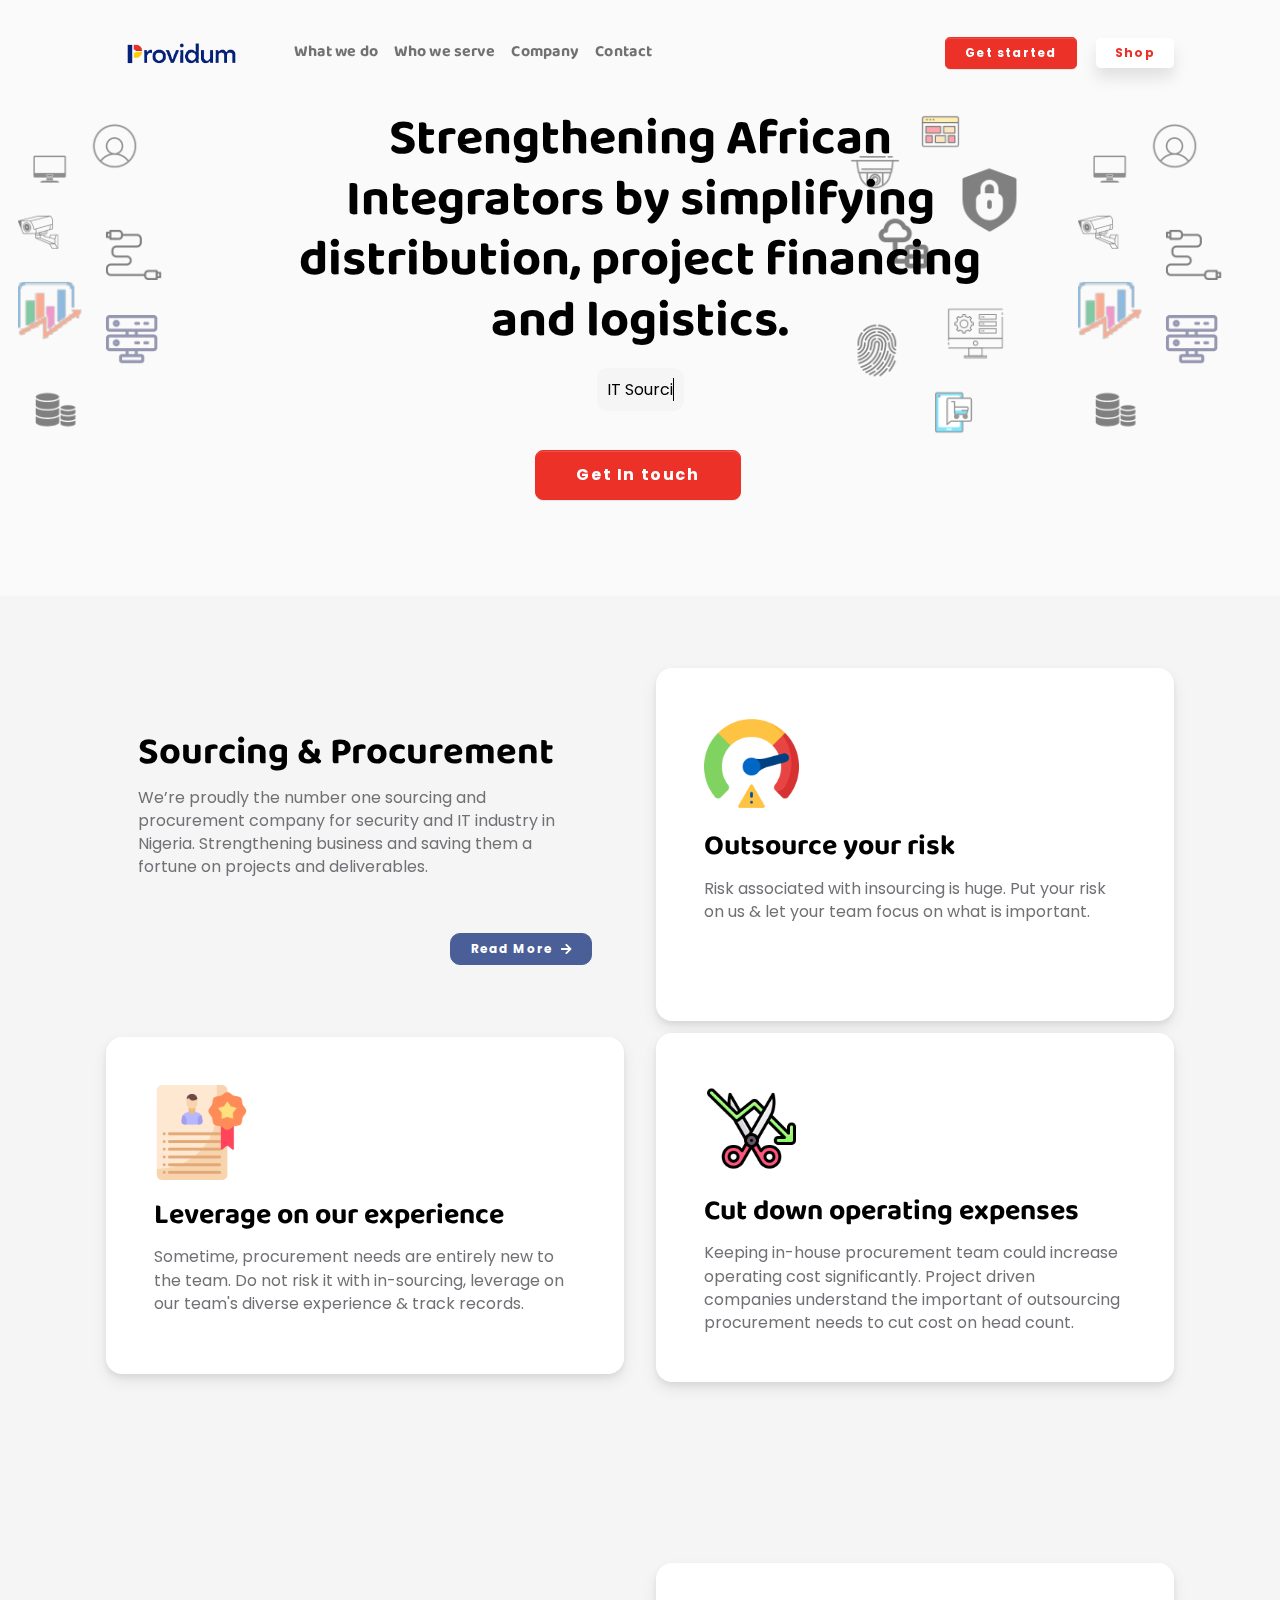
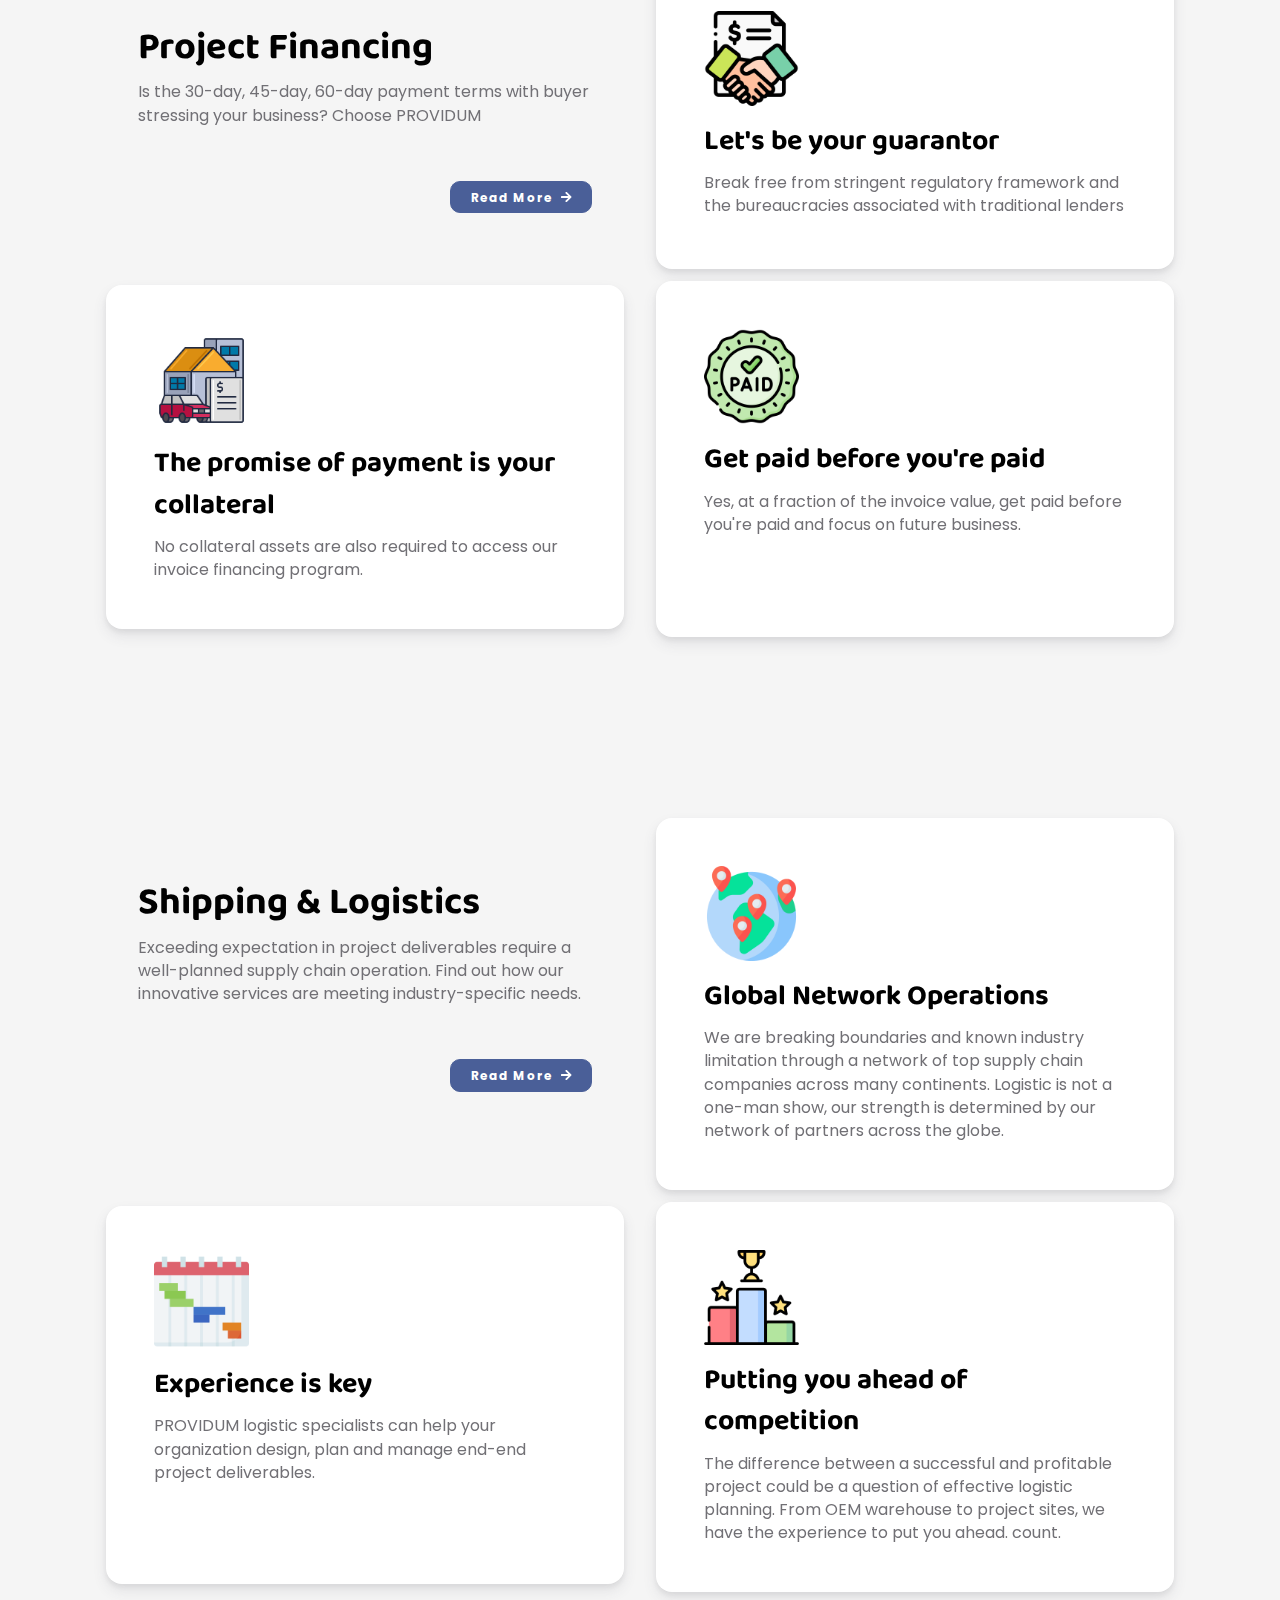
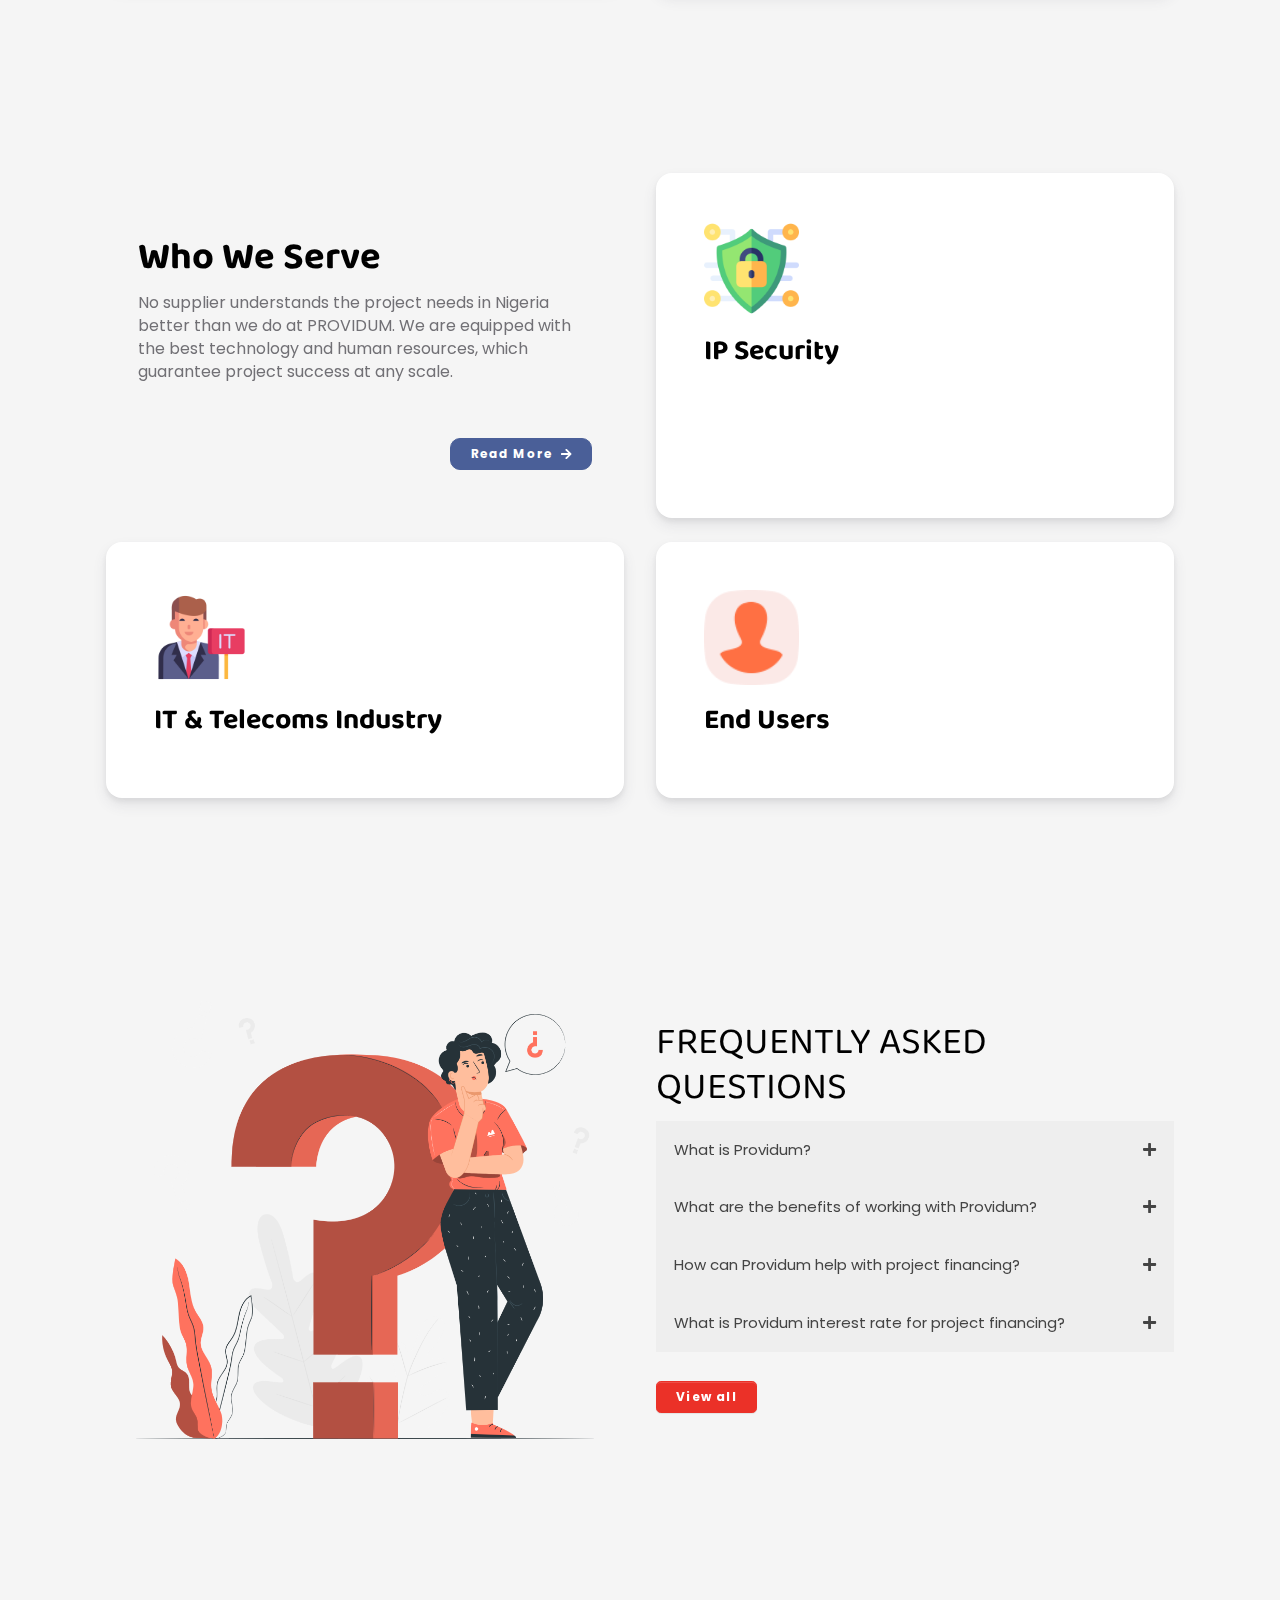
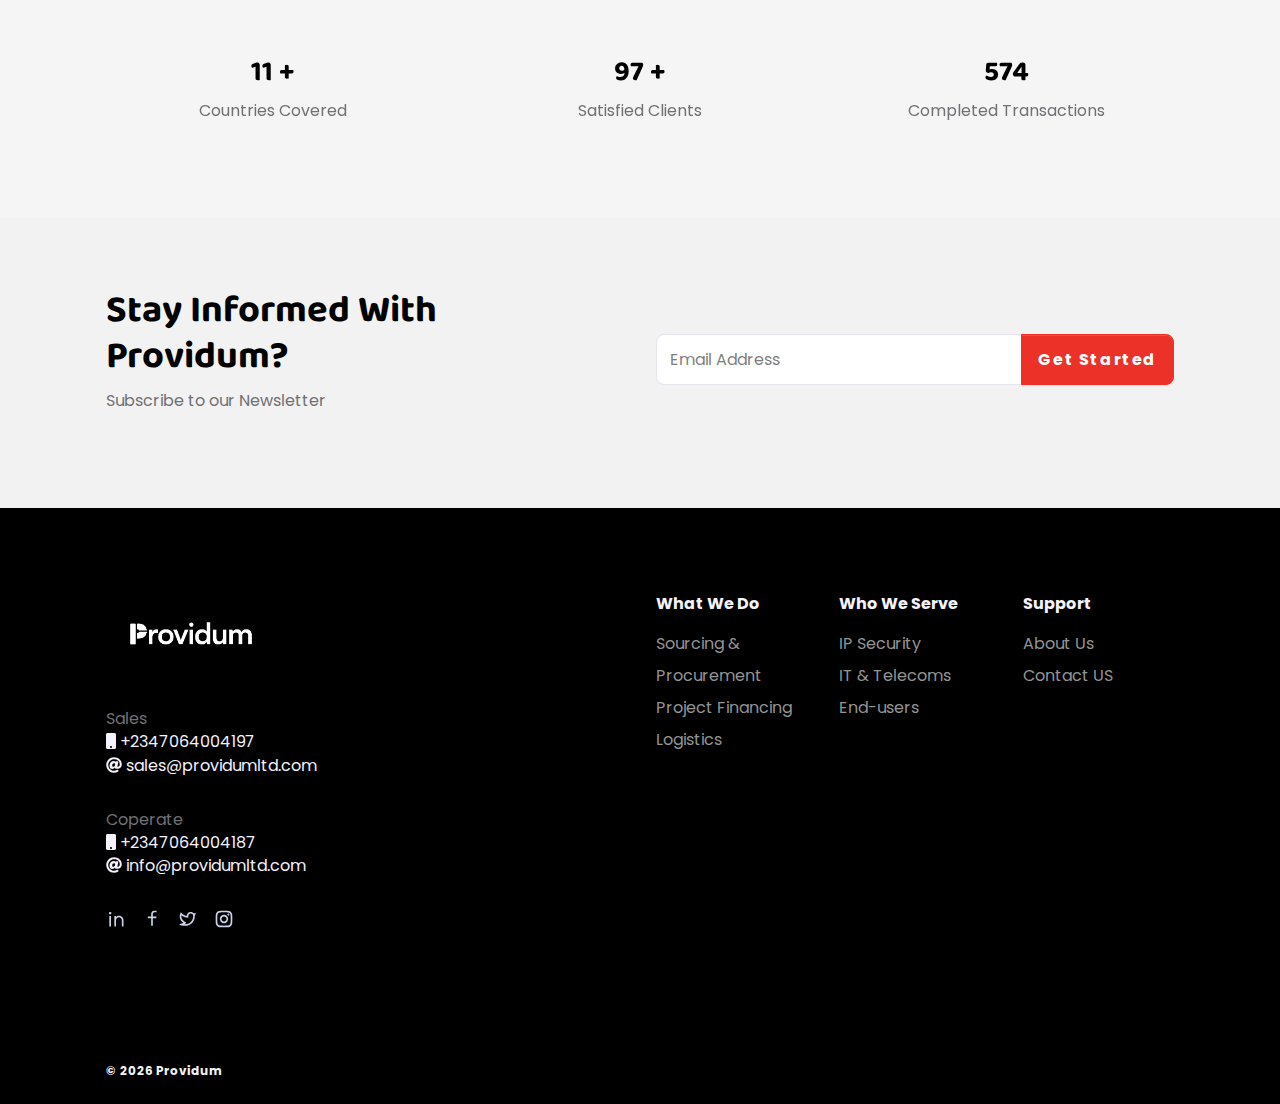
==== commit 71e2bdf3: "added new changees" ====
--- a/index.html
+++ b/index.html
@@ -26,7 +26,7 @@
   <!-- ===============================================-->
   <!--    Document Title-->
   <!-- ===============================================-->
-  <title>PROVIDUM - Strengthen African enterprises by
+  <title>PROVIDUM Strengthening African Integrators by
     simplifying distribution, project financing and logistics</title>
 
 
@@ -192,7 +192,7 @@
       <div class="container">
         <div class="row align-items-center h-50  justify-content-center justify-content-lg-center">
           <div class="col-md-9 col-xxl-12   text-md-center text-center py-lg-3 pt-0">
-            <h1 class="p-3 fs-xxl-3 fs-xxl-5" data-zanim-xs='{"delay":0.3}'>Strengthen African enterprises by
+            <h1 class="p-3 fs-xxl-3 fs-xxl-5" data-zanim-xs='{"delay":0.3}'>Strengthening African Integrators by
               simplifying distribution, project financing and logistics.</h1>
             <span class="text-black typewriter" id="typewriter"
               style="background-color: whitesmoke;padding: 10px; box-sizing: content-box; border-width: 0px;border-radius: 10px;justify-content: center;justify-items: center;display: table-c;">
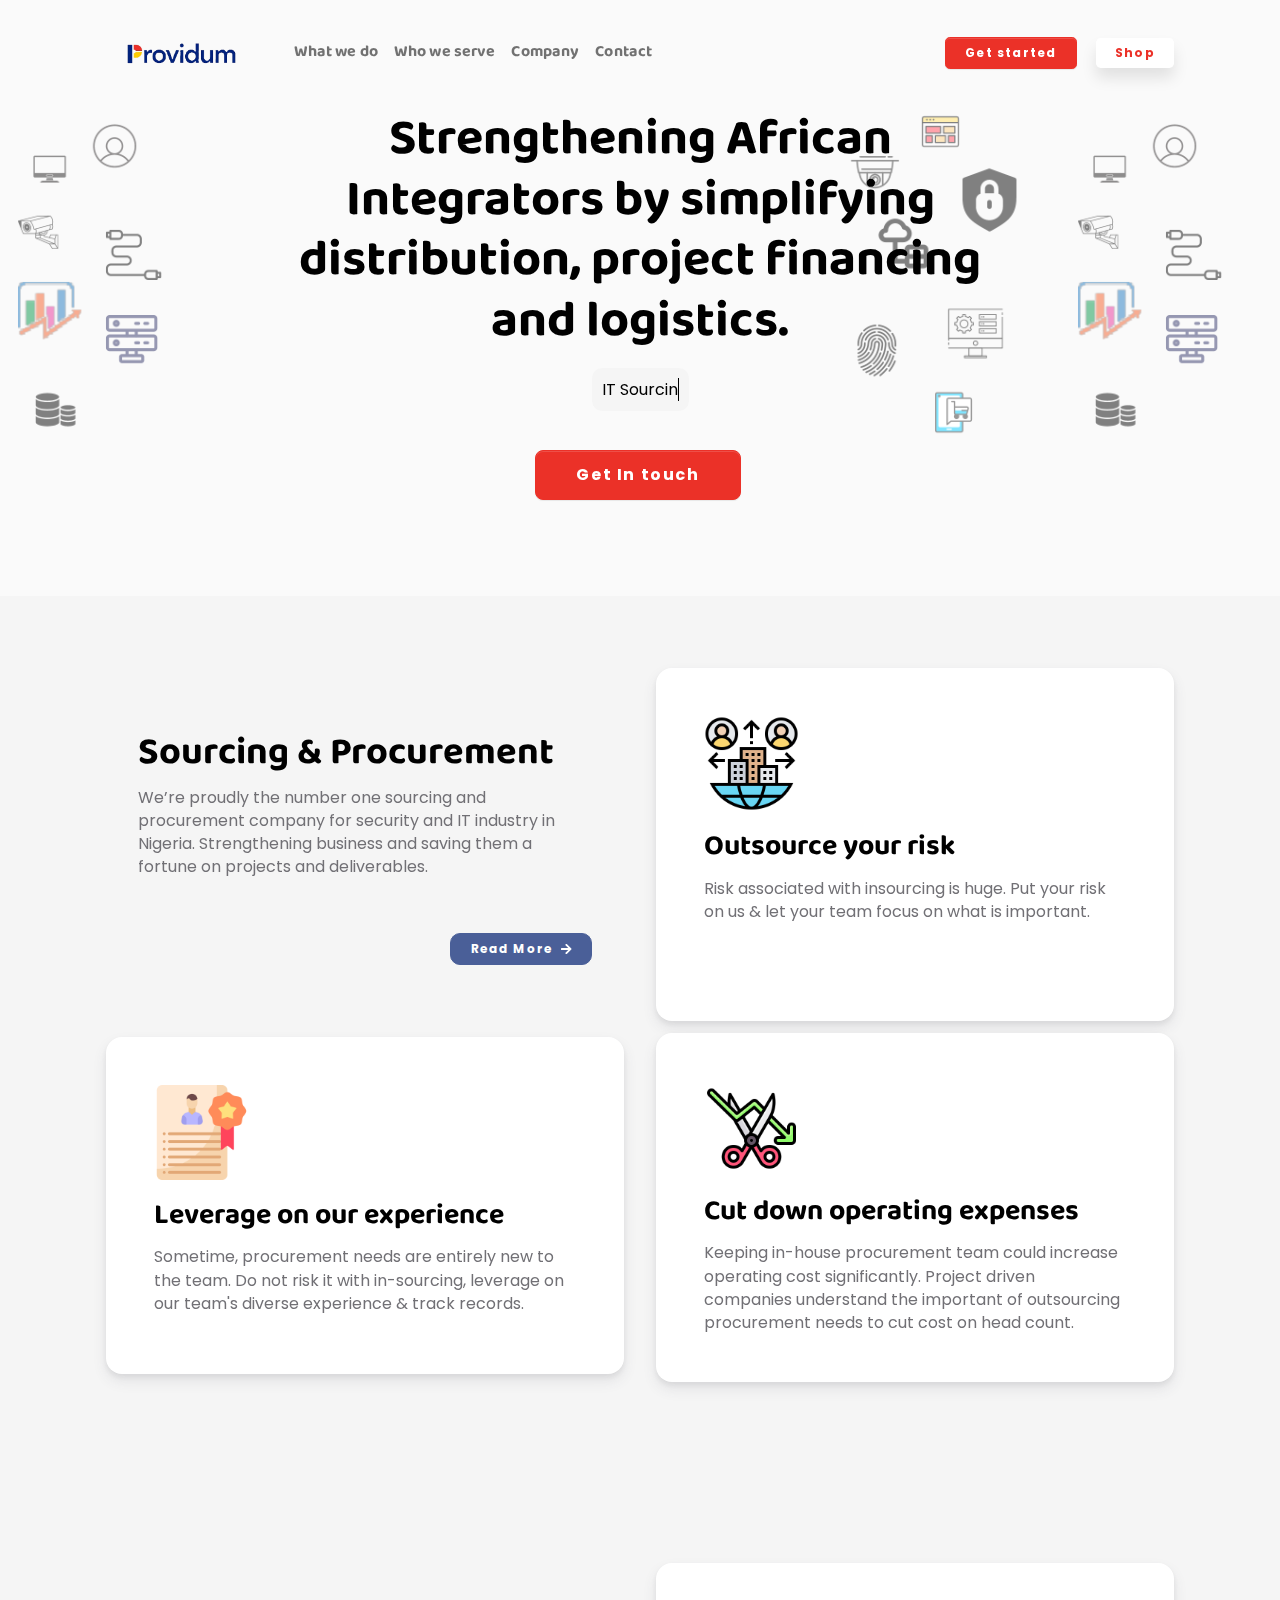
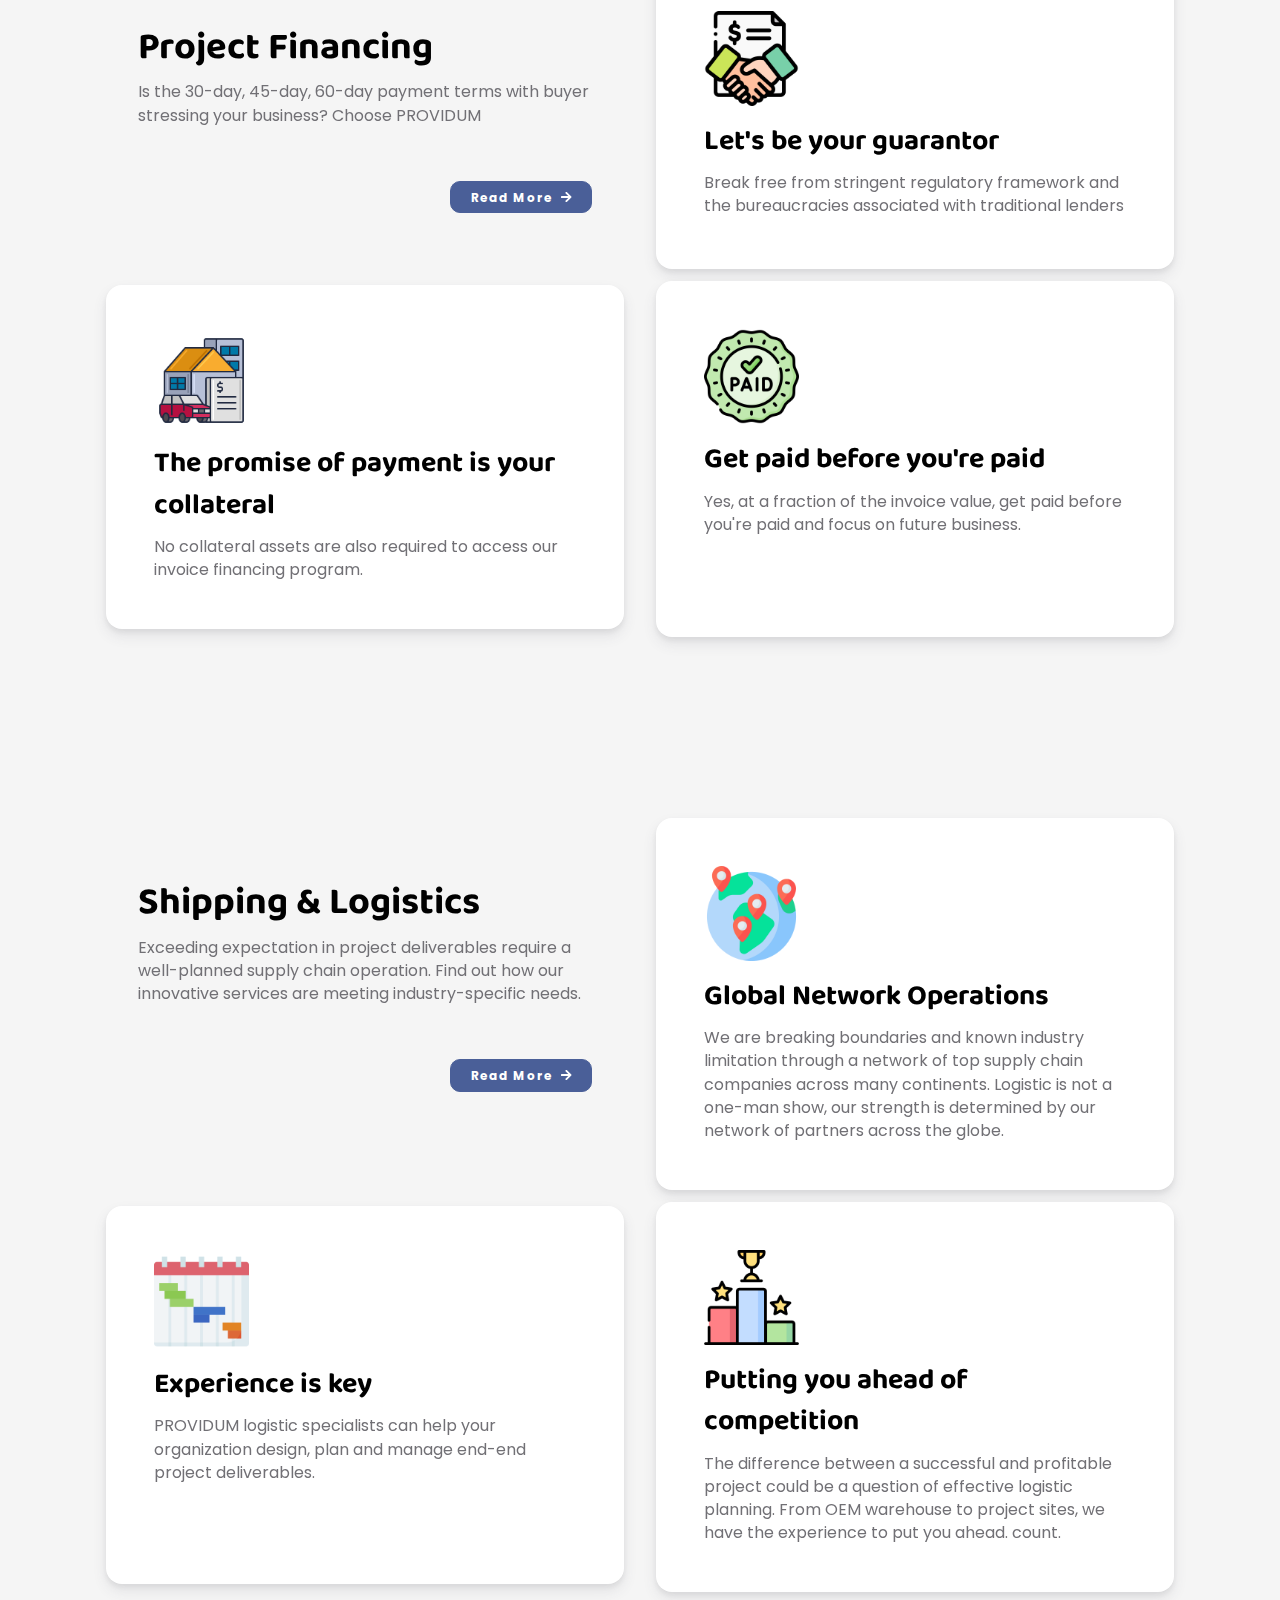
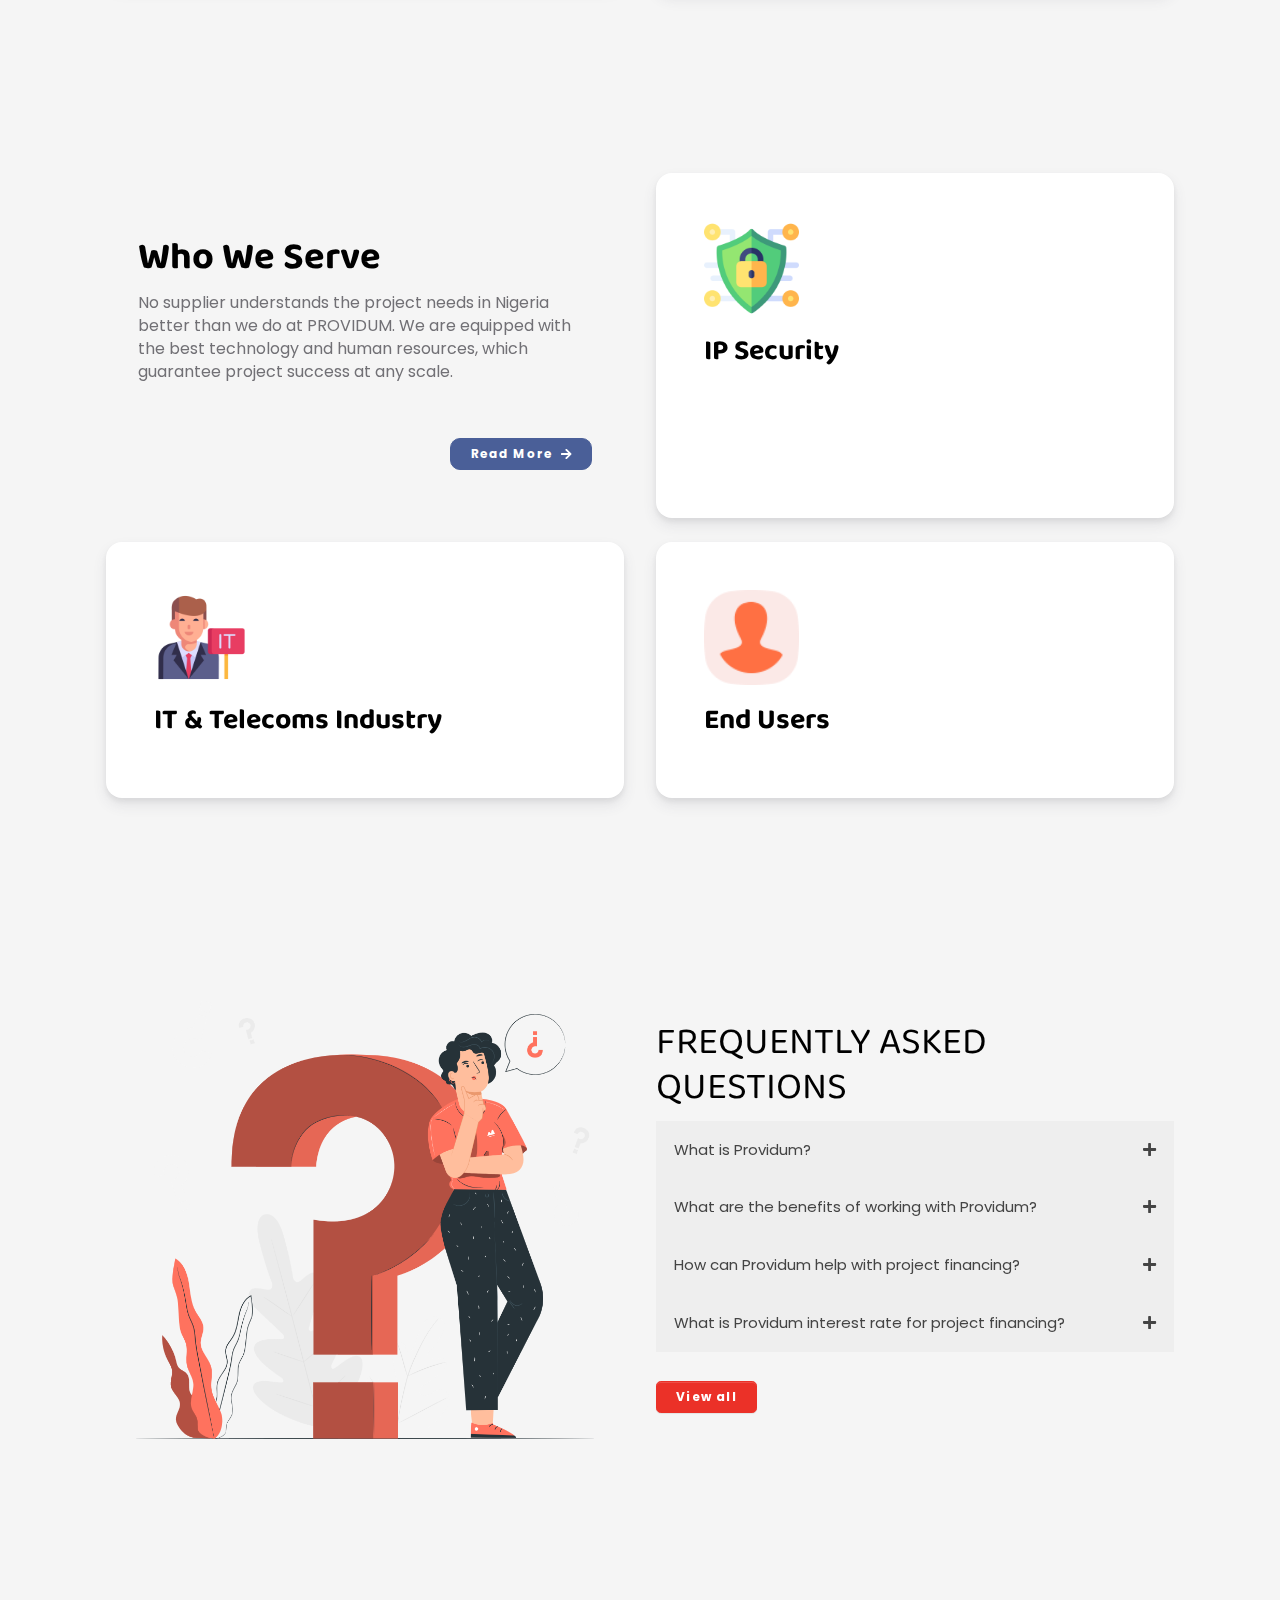
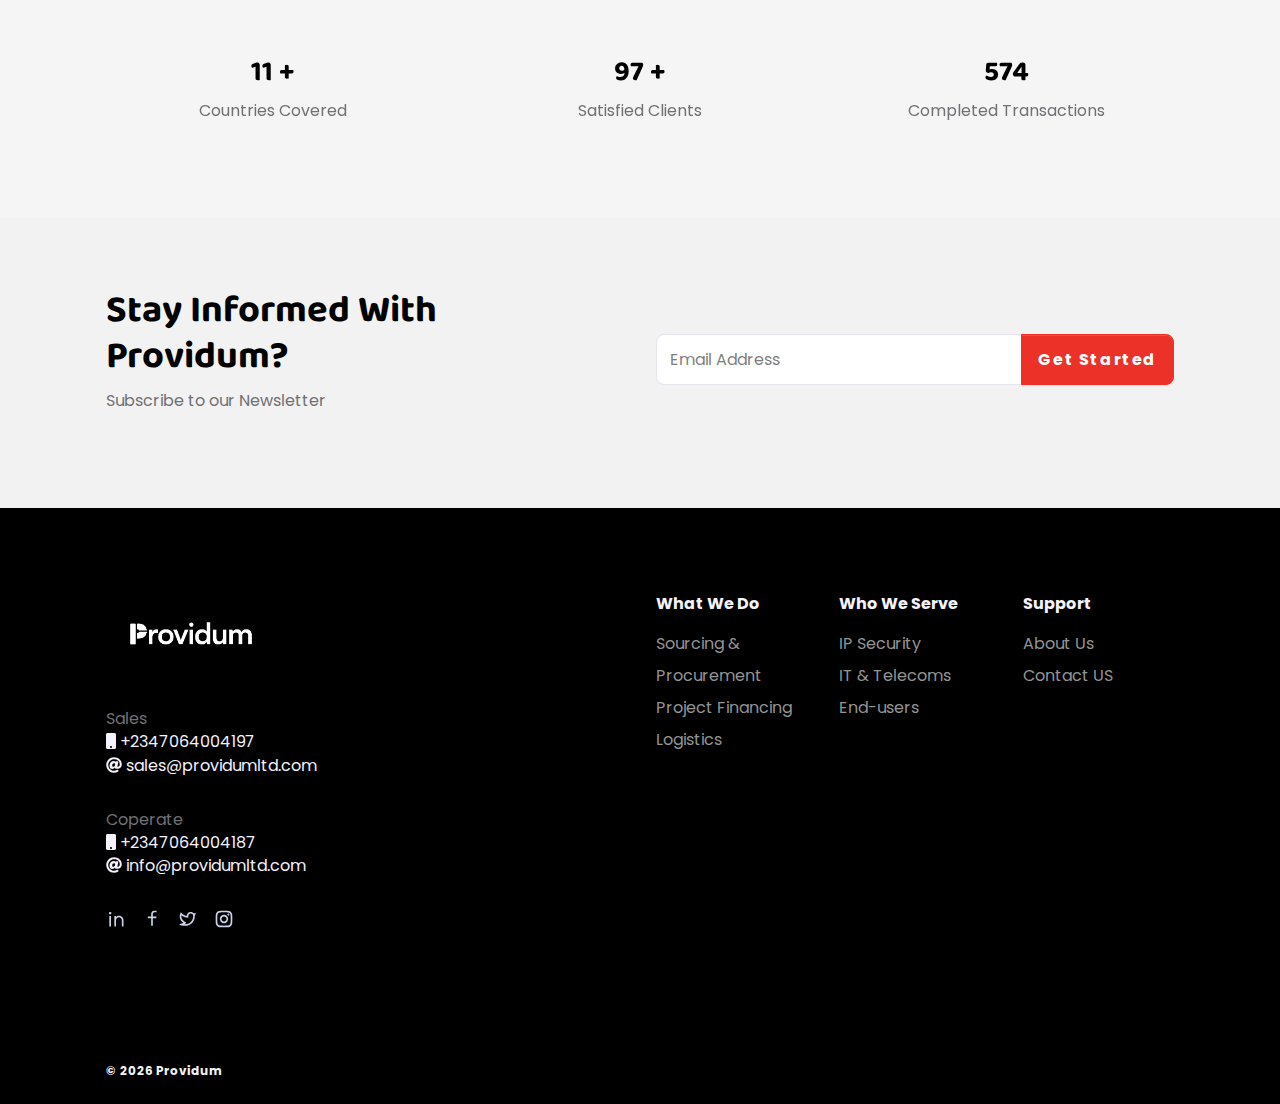
==== commit be57d00c: "added new changees" ====
--- a/index.html
+++ b/index.html
@@ -235,7 +235,7 @@
           </div>
           <div class="col-md-6">
             <div class="w-100 h-100 p-5 services-card-shadow bg-white rounded-4 grow special check"><img
-                src="assets/img/icons/speedometer.png" alt="Dashboard" style="width:95px;" />
+                src="assets/img/icons/outsourcing.png" alt="Dashboard" style="width:95px;" />
               <h3 class="mt-3 lh-base">Outsource your risk</h3>
               <p class="mb-0">Risk associated with insourcing is huge.
                 Put your risk on us & let your team focus
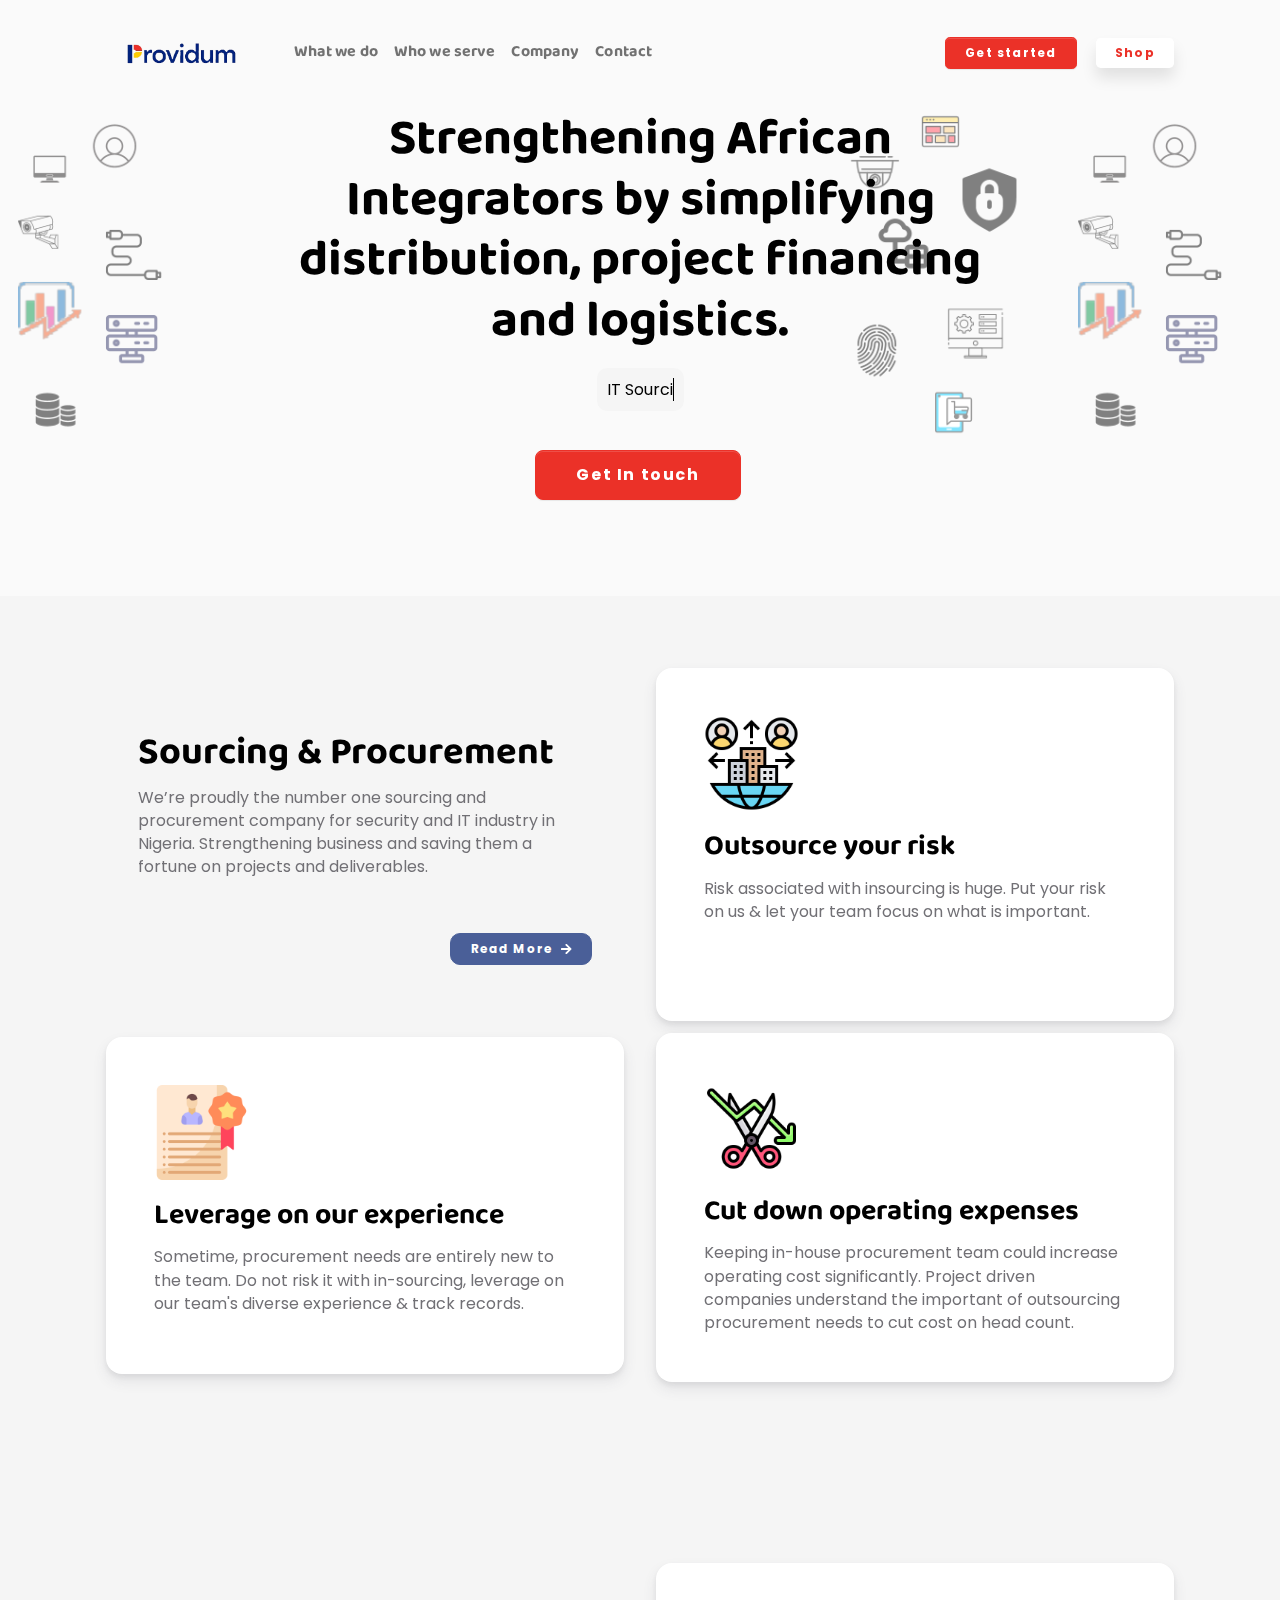
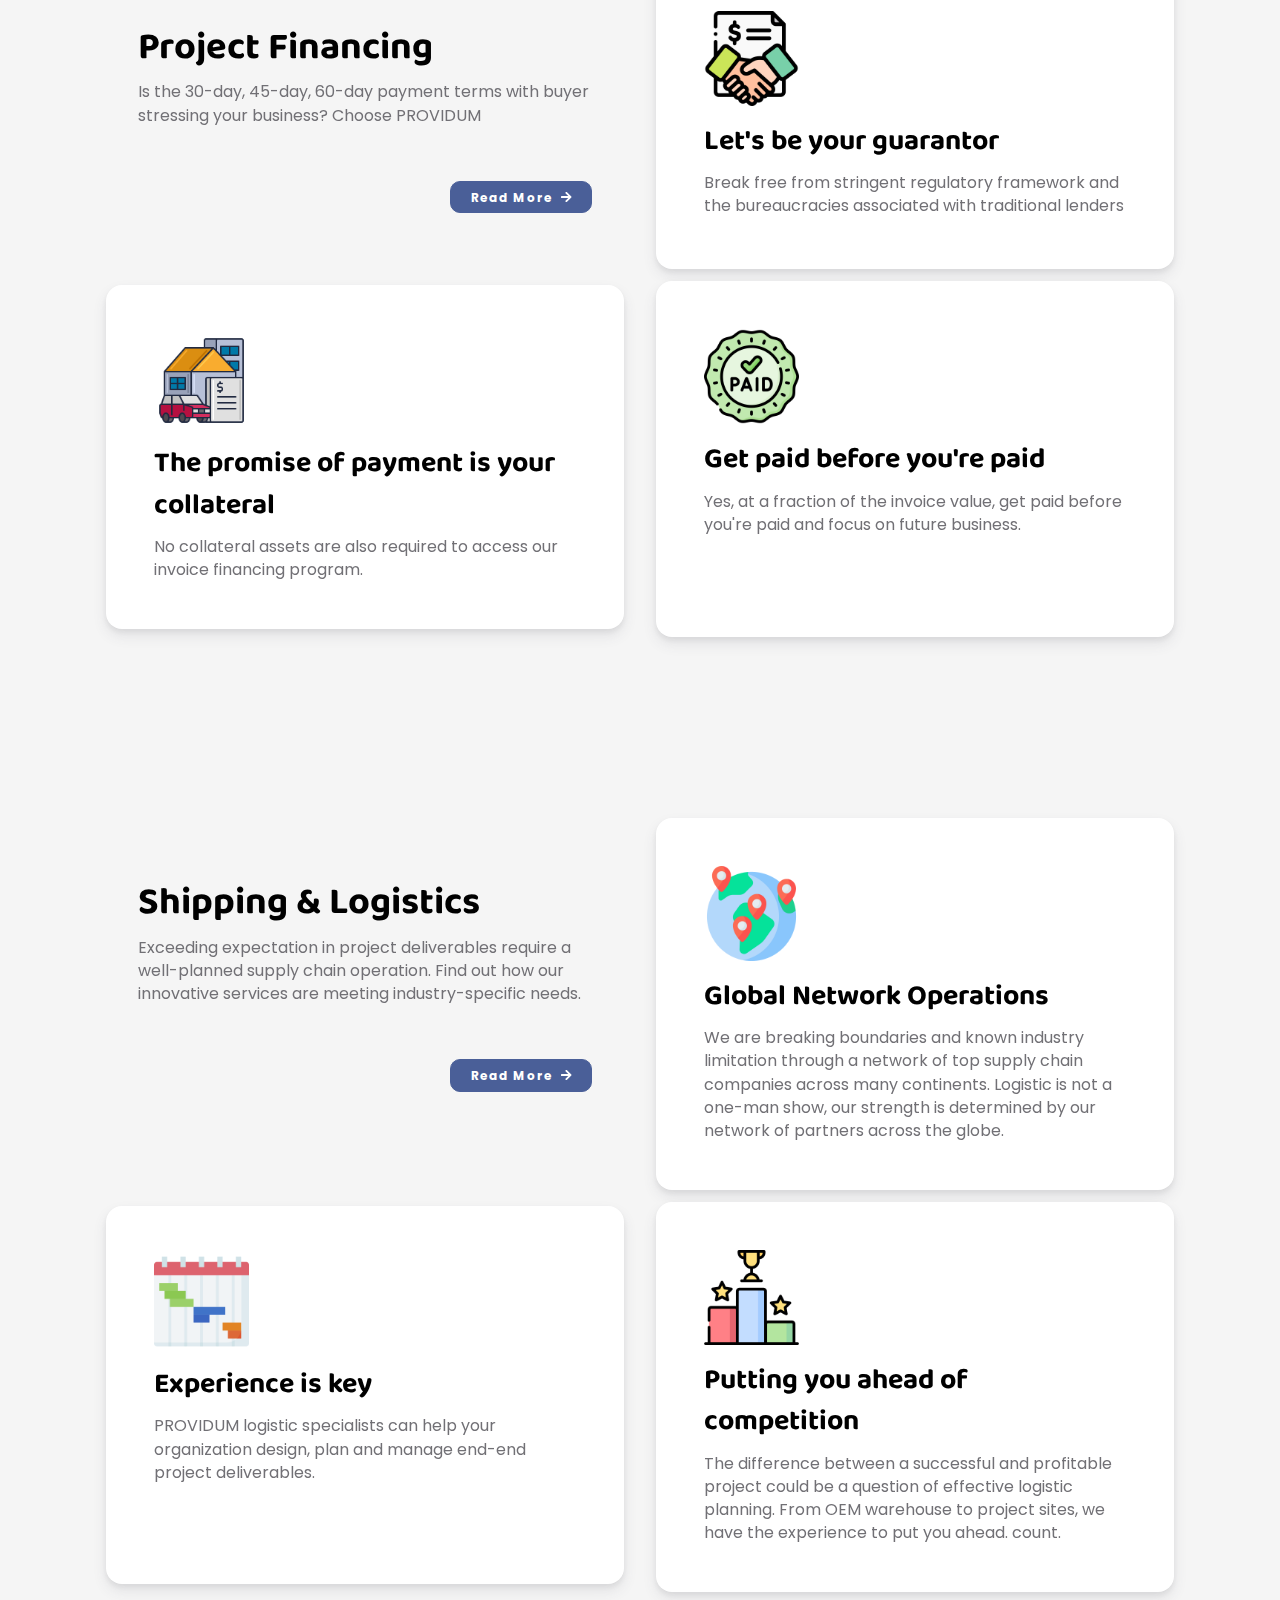
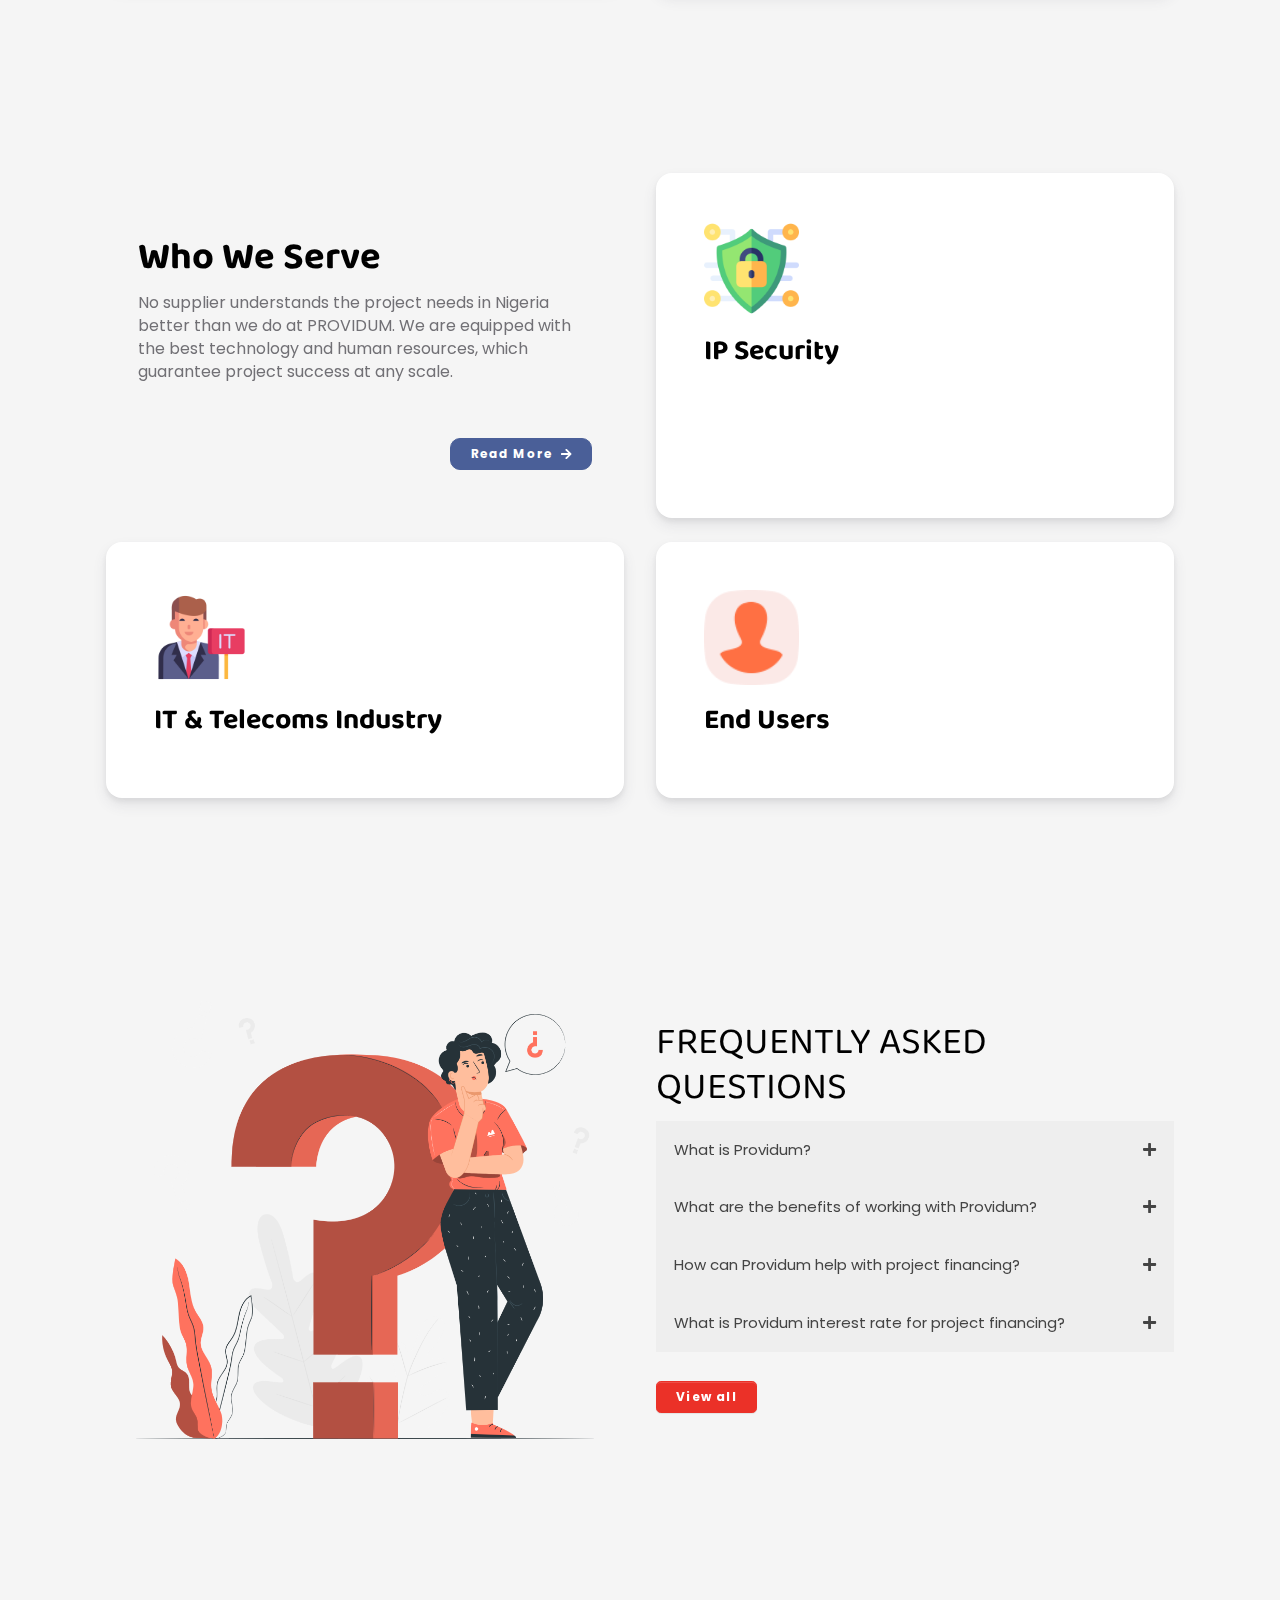
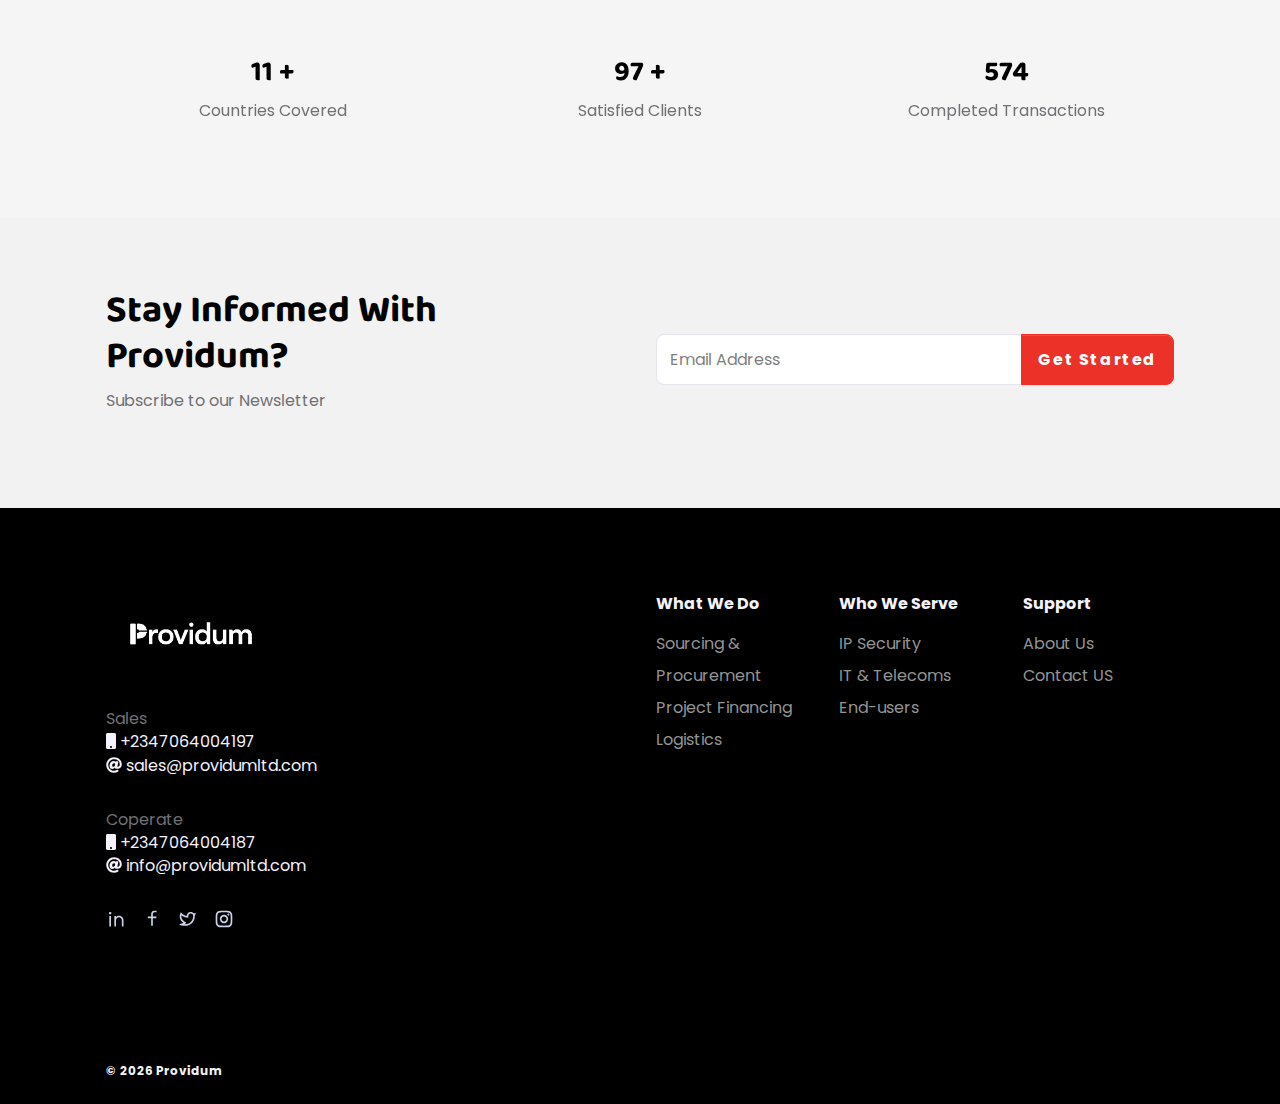
==== commit 899fd9bc: "new file shop" ====
--- a/index.html
+++ b/index.html
@@ -164,7 +164,7 @@
               href="https://docs.google.com/forms/d/1neG7rWgL-xdVi9ZBpGgOFhcdO0t15IMScI6HzYhGJoQ" target="_blank"
               role="button"> Get started</a>
             <a class="btn btn-sm btn-primary btn-bg-purple my-4 ms-2  justify-content-sm-center"
-              href="construction.html" role="button"
+              href="shop.html" role="button"
               style="background-color: white;color: #EB3128;border: white;  box-shadow: 0px 10px 15px rgba(0, 0, 0, 0.1);">Shop</a>
           </div>
         </div>
